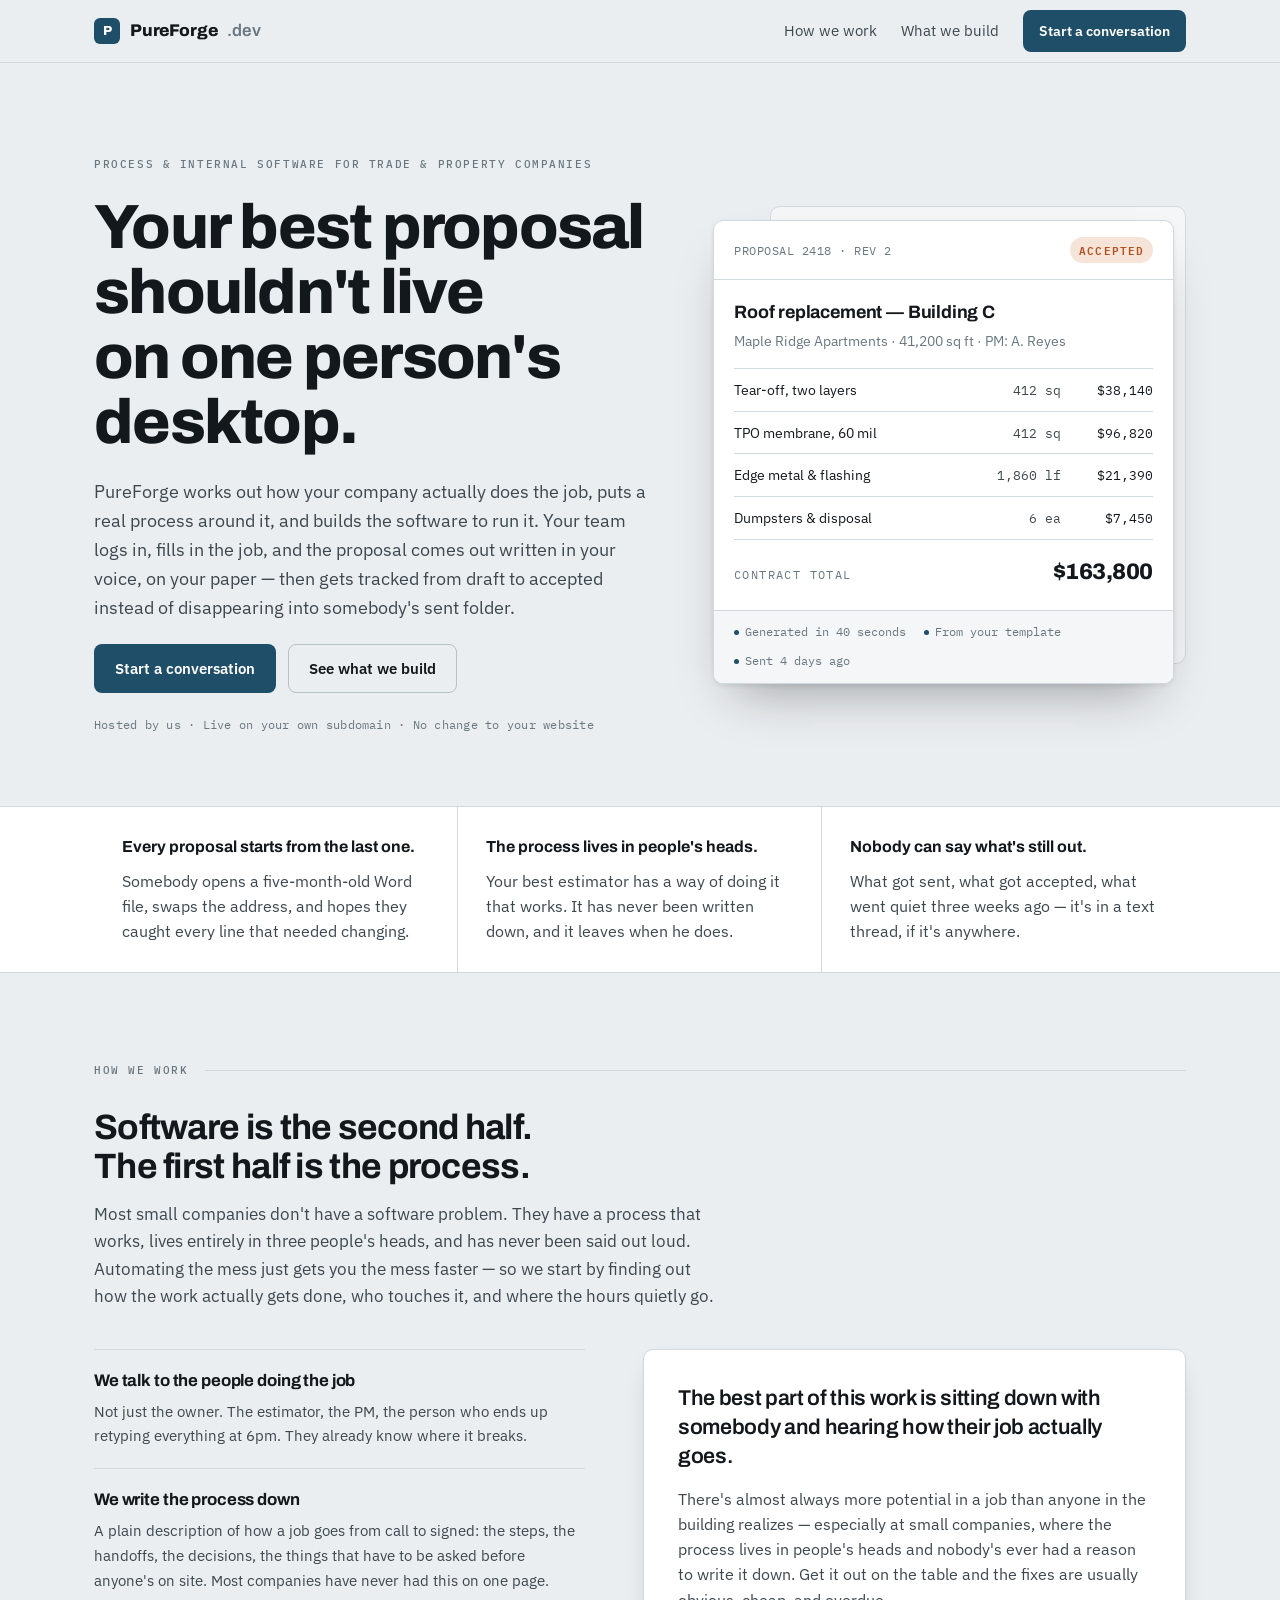
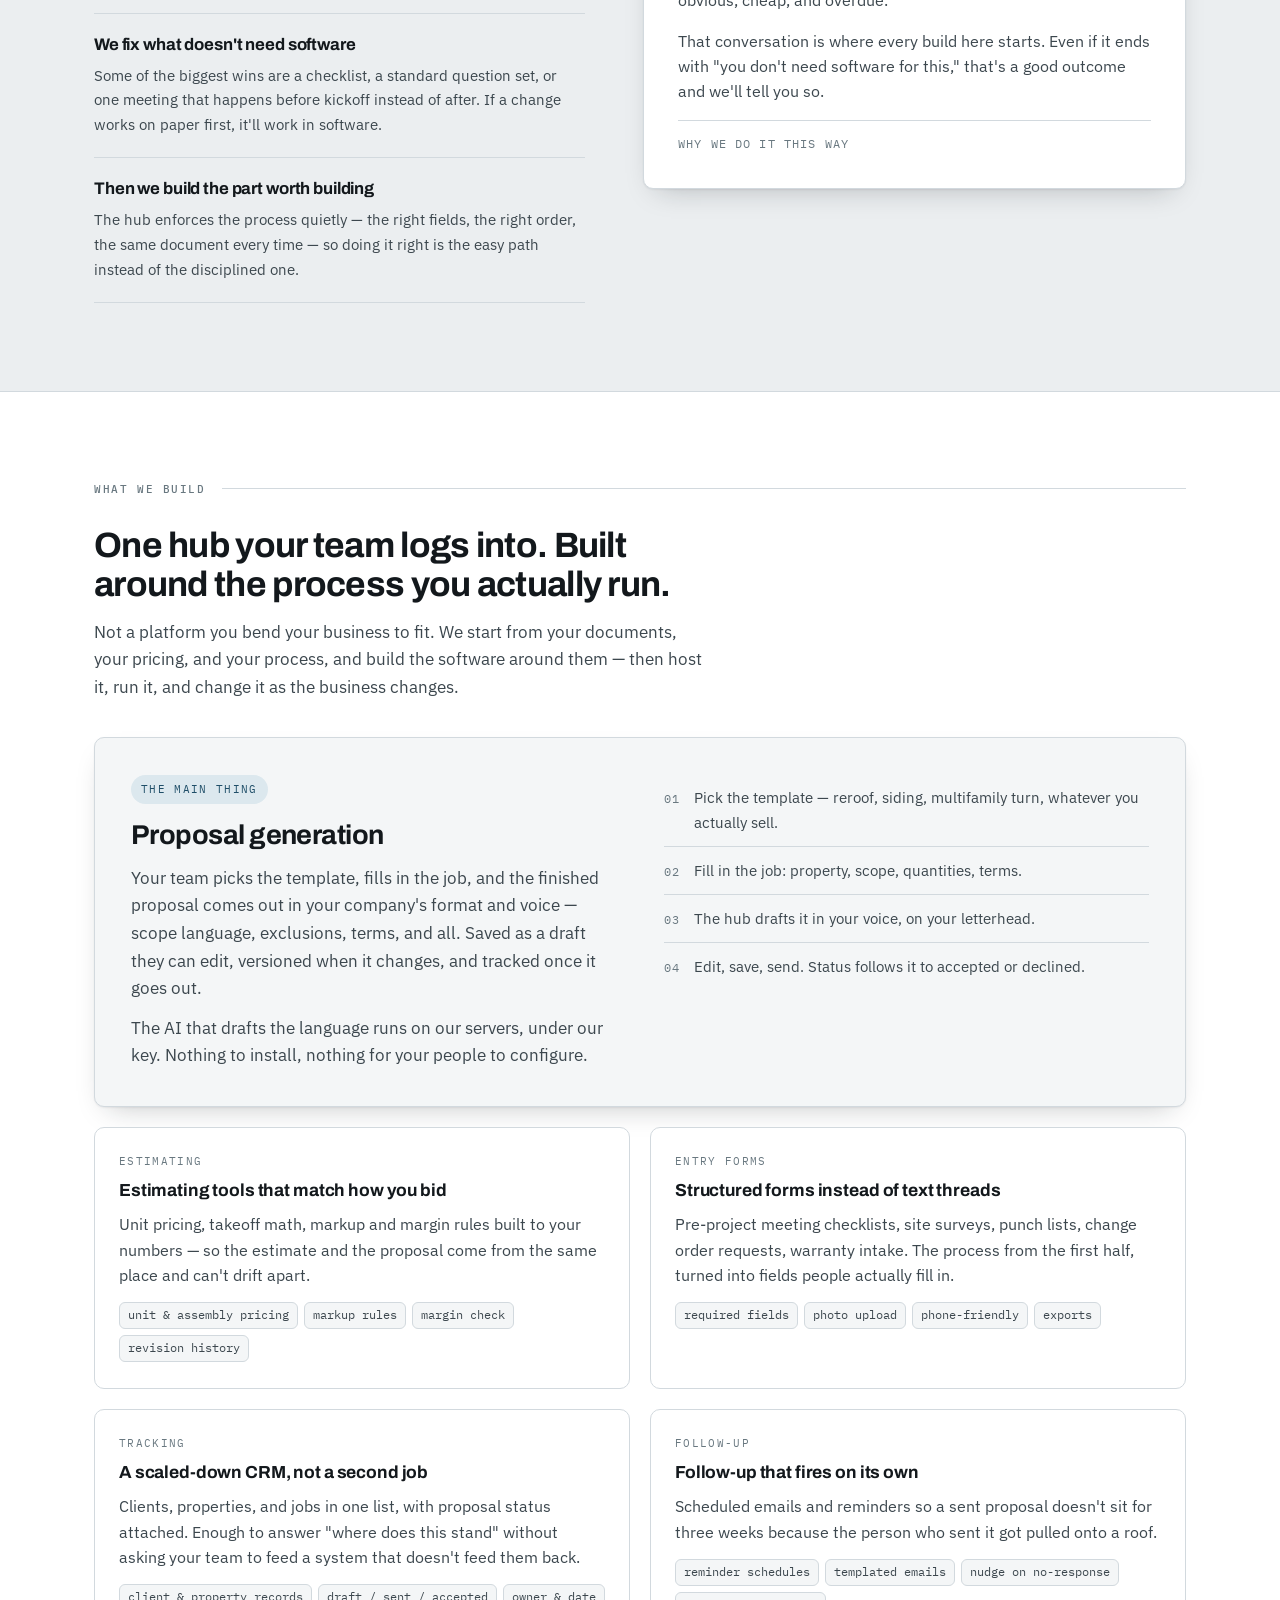
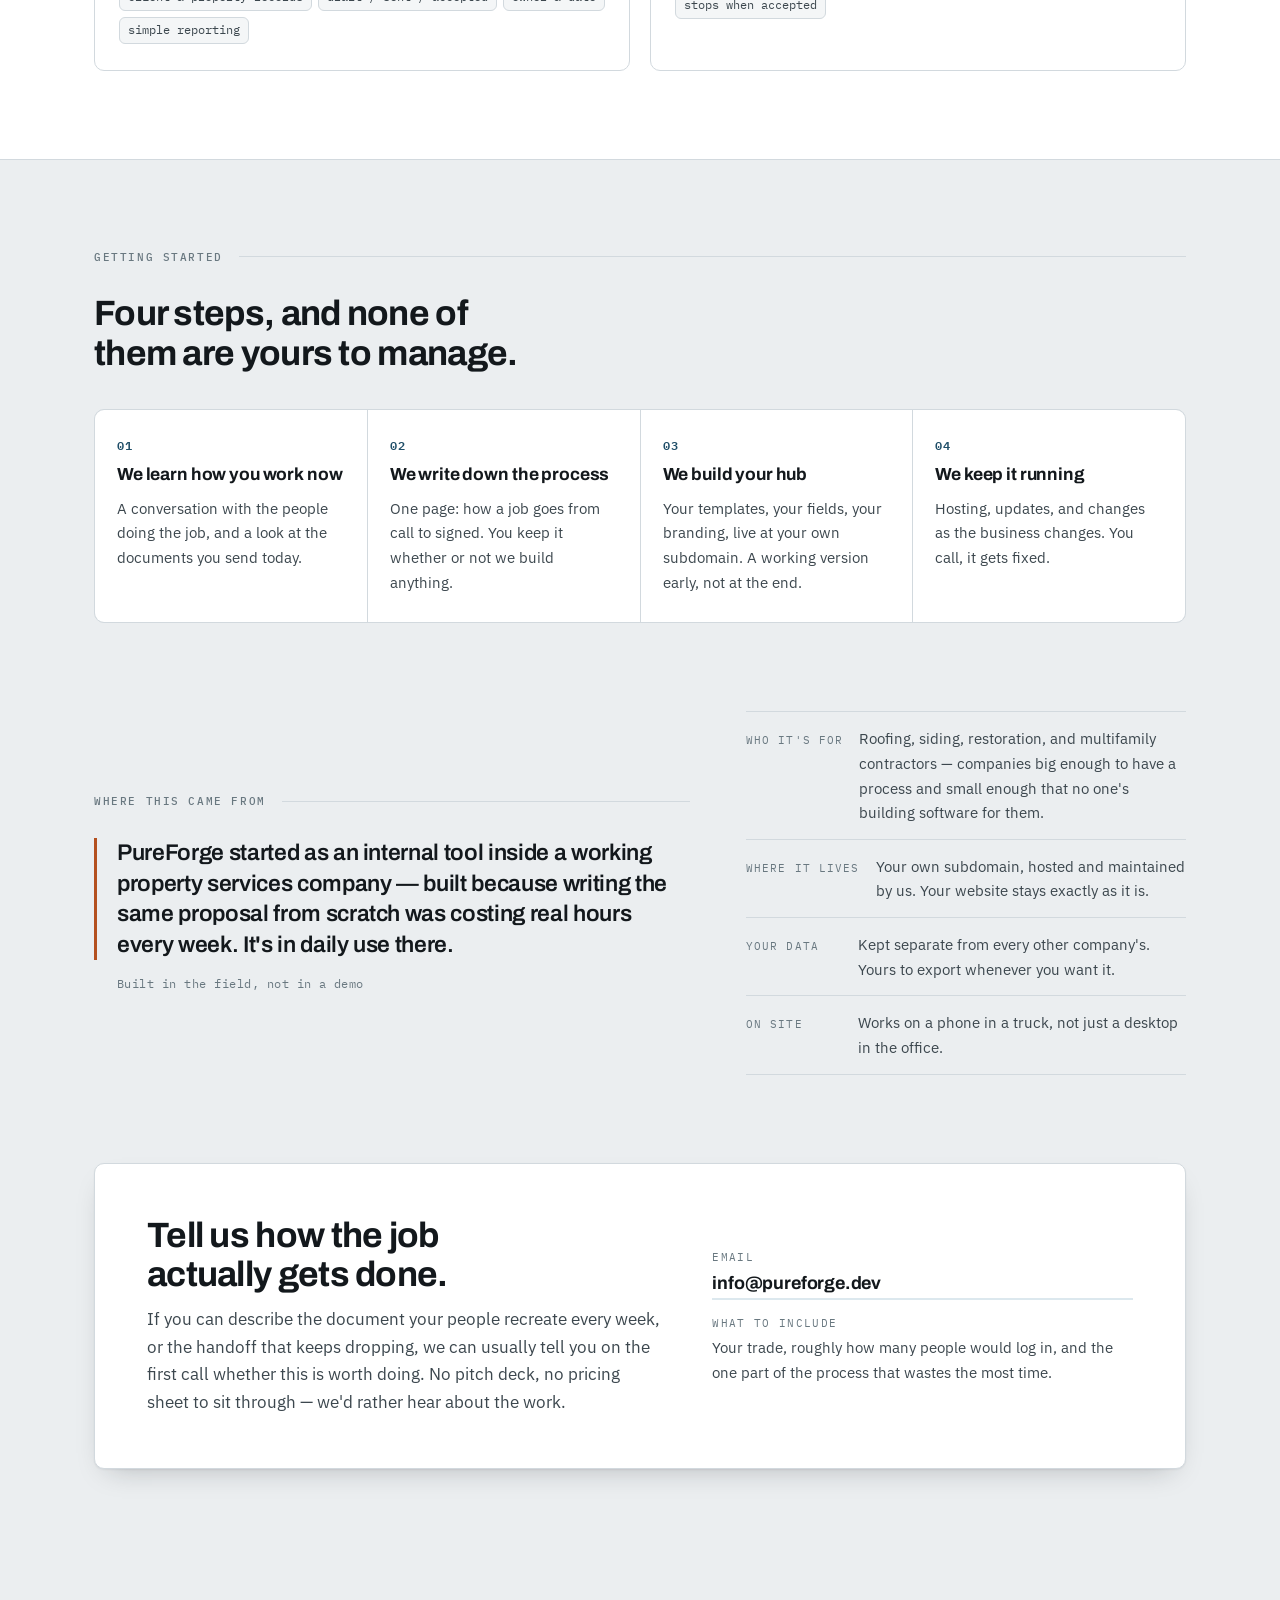
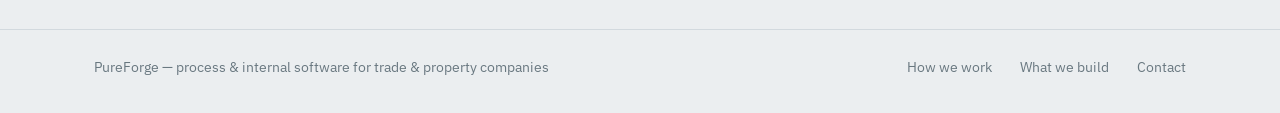
==== index.html @ 229dfe96 "Add files via upload" ====
<!doctype html>
<html lang="en">
<head>
<meta charset="utf-8">
<meta name="viewport" content="width=device-width, initial-scale=1">
<title>PureForge</title>
<meta name="description" content="PureForge helps trade and property companies put a real process behind the work, then builds the internal software to run it — proposal generation, estimating tools, entry forms, and light client tracking, hosted and maintained for you.">
<meta property="og:title" content="PureForge — internal software for trade and property companies">
<meta property="og:description" content="We map how your work actually gets done, then build the hub to run it: proposals, estimates, entry forms, tracking. Hosted and maintained for you.">
<meta property="og:type" content="website">
<meta property="og:url" content="https://www.pureforge.dev/">
<link rel="icon" href="data:image/svg+xml,%3Csvg xmlns='http://www.w3.org/2000/svg' viewBox='0 0 32 32'%3E%3Crect width='32' height='32' rx='6' fill='%231F4E68'/%3E%3Cpath d='M9 22V10h13v3.2h-9.2v2.1H21v3.1h-8.2V22z' fill='%23fff'/%3E%3C/svg%3E">
<link rel="preconnect" href="https://fonts.googleapis.com">
<link rel="preconnect" href="https://fonts.gstatic.com" crossorigin>
<link rel="stylesheet" href="https://fonts.googleapis.com/css2?family=Archivo:wght@500;600;700;800&family=IBM+Plex+Mono:wght@400;500;600&family=IBM+Plex+Sans:wght@400;500;600&display=swap">
<style>
:root{
  --ground:#EBEEF0;
  --surface:#FFFFFF;
  --surface-2:#F4F6F7;
  --ink:#13181C;
  --ink-2:#3C474E;
  --ink-3:#697880;
  --line:#D2D9DE;
  --line-strong:#B6C1C8;
  --accent:#1F4E68;
  --accent-soft:#DCE8EE;
  --accent-ink:#FFFFFF;
  --ember:#B4501F;
  --ember-soft:#F6E4D8;
  --shadow:0 1px 2px rgba(19,24,28,.06), 0 12px 28px -14px rgba(19,24,28,.28);
  --shadow-lift:0 2px 4px rgba(19,24,28,.07), 0 26px 50px -22px rgba(19,24,28,.40);
  --radius:10px;
  --maxw:1140px;
  --display:"Archivo","Helvetica Neue",Arial,sans-serif;
  --body:"IBM Plex Sans","Segoe UI",Helvetica,Arial,sans-serif;
  --mono:"IBM Plex Mono",ui-monospace,SFMono-Regular,Menlo,monospace;
}
@media (prefers-color-scheme: dark){
  :root:not([data-theme="light"]){
    --ground:#0E1316;
    --surface:#161C21;
    --surface-2:#1C242A;
    --ink:#E7ECEF;
    --ink-2:#B3BFC6;
    --ink-3:#84949C;
    --line:#2A343B;
    --line-strong:#3B4850;
    --accent:#77B4D2;
    --accent-soft:#1B2E3A;
    --accent-ink:#0E1316;
    --ember:#E08C5C;
    --ember-soft:#2E211A;
    --shadow:0 1px 2px rgba(0,0,0,.4), 0 12px 28px -14px rgba(0,0,0,.7);
    --shadow-lift:0 2px 4px rgba(0,0,0,.45), 0 26px 50px -22px rgba(0,0,0,.8);
  }
}
:root[data-theme="dark"]{
  --ground:#0E1316;
  --surface:#161C21;
  --surface-2:#1C242A;
  --ink:#E7ECEF;
  --ink-2:#B3BFC6;
  --ink-3:#84949C;
  --line:#2A343B;
  --line-strong:#3B4850;
  --accent:#77B4D2;
  --accent-soft:#1B2E3A;
  --accent-ink:#0E1316;
  --ember:#E08C5C;
  --ember-soft:#2E211A;
  --shadow:0 1px 2px rgba(0,0,0,.4), 0 12px 28px -14px rgba(0,0,0,.7);
  --shadow-lift:0 2px 4px rgba(0,0,0,.45), 0 26px 50px -22px rgba(0,0,0,.8);
}

*{box-sizing:border-box}
html{-webkit-text-size-adjust:100%}
body{
  margin:0;
  background:var(--ground);
  color:var(--ink);
  font-family:var(--body);
  font-size:17px;
  line-height:1.62;
  -webkit-font-smoothing:antialiased;
}
img{max-width:100%}
a{color:inherit}
h1,h2,h3{font-family:var(--display);text-wrap:balance;margin:0}
h1{font-size:clamp(2.3rem,5.2vw,3.9rem);font-weight:800;line-height:1.04;letter-spacing:-.028em}
h2{font-size:clamp(1.55rem,3.1vw,2.2rem);font-weight:700;line-height:1.12;letter-spacing:-.02em}
h3{font-size:1.09rem;font-weight:700;line-height:1.3;letter-spacing:-.008em}
p{margin:0}

.wrap{width:100%;max-width:var(--maxw);margin:0 auto;padding-inline:24px}
.eyebrow{
  font-family:var(--mono);font-size:.71rem;font-weight:500;letter-spacing:.14em;
  text-transform:uppercase;color:var(--ink-3);
}
.rule-head{display:flex;align-items:center;gap:16px;margin-bottom:28px}
.rule-head .line{flex:1;height:1px;background:var(--line)}

/* ---------- header ---------- */
.site-head{
  position:sticky;top:0;z-index:20;
  background:color-mix(in srgb, var(--ground) 88%, transparent);
  backdrop-filter:saturate(140%) blur(8px);
  border-bottom:1px solid var(--line);
}
.site-head .bar{display:flex;align-items:center;gap:24px;min-height:62px}
.brand{display:flex;align-items:center;gap:10px;text-decoration:none;font-family:var(--display);font-weight:800;letter-spacing:-.01em;font-size:1.06rem}
.brand .mark{
  width:26px;height:26px;border-radius:6px;background:var(--accent);
  display:grid;place-items:center;color:var(--accent-ink);
  font-family:var(--display);font-size:.82rem;font-weight:800;
}
.brand .dev{color:var(--ink-3);font-weight:600}
.nav{margin-left:auto;display:flex;align-items:center;gap:24px}
.nav a{font-size:.93rem;color:var(--ink-2);text-decoration:none}
.nav a:hover{color:var(--ink)}
.nav a.btn-primary{color:var(--accent-ink);font-size:.9rem}
.nav a.btn-primary:hover{color:var(--accent-ink)}
@media (max-width:860px){.nav .hide-sm{display:none}}

.btn{
  display:inline-flex;align-items:center;gap:8px;
  font-family:var(--body);font-size:.95rem;font-weight:600;
  padding:11px 20px;border-radius:8px;text-decoration:none;border:1px solid transparent;
  transition:transform .12s ease, background .15s ease, border-color .15s ease;
}
.btn-primary{background:var(--accent);color:var(--accent-ink)}
.btn-primary:hover{transform:translateY(-1px)}
.btn-ghost{border-color:var(--line-strong);color:var(--ink)}
.btn-ghost:hover{border-color:var(--ink-3);background:var(--surface)}
.btn-sm{padding:8px 15px;font-size:.9rem}
a:focus-visible,button:focus-visible{outline:2px solid var(--accent);outline-offset:3px;border-radius:6px}

/* ---------- hero ---------- */
.hero{padding-block:clamp(52px,8vw,92px) clamp(40px,6vw,72px)}
.hero-grid{display:grid;grid-template-columns:minmax(0,1.08fr) minmax(0,.92fr);gap:clamp(32px,5vw,64px);align-items:center}
@media (max-width:900px){.hero-grid{grid-template-columns:1fr;gap:44px}}
.hero-copy{display:flex;flex-direction:column;gap:22px;align-items:flex-start}
.hero-copy p.lede{font-size:1.12rem;color:var(--ink-2);max-width:34em}
.hero-cta{display:flex;flex-wrap:wrap;gap:12px;align-items:center}
.hero-note{font-family:var(--mono);font-size:.76rem;color:var(--ink-3);letter-spacing:.02em}

/* proposal mock */
.mock{position:relative;padding-top:14px;padding-right:12px}
.mock .behind{
  position:absolute;inset:0 0 auto auto;top:0;right:0;width:88%;height:96%;
  background:var(--surface-2);border:1px solid var(--line);border-radius:var(--radius);
}
.doc{
  position:relative;background:var(--surface);border:1px solid var(--line);
  border-radius:var(--radius);box-shadow:var(--shadow-lift);overflow:hidden;
}
.doc-top{display:flex;align-items:baseline;gap:12px;padding:16px 20px;border-bottom:1px solid var(--line)}
.doc-top .job{font-family:var(--mono);font-size:.78rem;color:var(--ink-3);letter-spacing:.04em}
.doc-top .chip{
  margin-left:auto;font-family:var(--mono);font-size:.68rem;font-weight:600;letter-spacing:.1em;
  text-transform:uppercase;color:var(--ember);background:var(--ember-soft);
  padding:4px 9px;border-radius:999px;
}
.doc-body{padding:18px 20px 20px}
.doc-title{font-family:var(--display);font-weight:700;font-size:1.12rem;letter-spacing:-.01em}
.doc-sub{font-size:.9rem;color:var(--ink-3);margin-top:2px}
.doc-lines{margin-top:16px;border-top:1px solid var(--line)}
.doc-line{
  display:grid;grid-template-columns:1fr auto auto;gap:14px;align-items:baseline;
  padding:9px 0;border-bottom:1px solid var(--line);font-size:.9rem;
}
.doc-line .qty,.doc-line .amt{font-family:var(--mono);font-variant-numeric:tabular-nums;color:var(--ink-2);font-size:.84rem}
.doc-line .amt{min-width:78px;text-align:right;color:var(--ink)}
.doc-total{display:flex;align-items:baseline;gap:14px;padding-top:14px}
.doc-total .lab{font-family:var(--mono);font-size:.72rem;letter-spacing:.12em;text-transform:uppercase;color:var(--ink-3)}
.doc-total .val{margin-left:auto;font-family:var(--display);font-weight:800;font-size:1.4rem;font-variant-numeric:tabular-nums;letter-spacing:-.02em}
.doc-foot{
  display:flex;flex-wrap:wrap;gap:10px 18px;padding:12px 20px;border-top:1px solid var(--line);
  background:var(--surface-2);font-family:var(--mono);font-size:.72rem;color:var(--ink-3);
}
.doc-foot span{display:inline-flex;align-items:center;gap:6px}
.dot{width:5px;height:5px;border-radius:50%;background:var(--accent);display:inline-block}

/* ---------- problem band ---------- */
.band{border-block:1px solid var(--line);background:var(--surface)}
.band-inner{display:grid;grid-template-columns:repeat(3,minmax(0,1fr));gap:0}
@media (max-width:820px){.band-inner{grid-template-columns:1fr}}
.band-cell{padding:26px 28px 28px;border-right:1px solid var(--line)}
.band-cell:last-child{border-right:none}
@media (max-width:820px){
  .band-cell{border-right:none;border-bottom:1px solid var(--line)}
  .band-cell:last-child{border-bottom:none}
}
.band-cell p{color:var(--ink-2);font-size:.97rem;margin-top:8px}
.band-cell strong{font-family:var(--display);font-weight:700;color:var(--ink);font-size:1rem}

/* ---------- sections ---------- */
section{scroll-margin-top:78px}
.sec{padding-block:clamp(56px,7.5vw,88px)}
.sec-intro{max-width:62ch;display:flex;flex-direction:column;gap:14px}
.sec-intro p{color:var(--ink-2)}

/* process */
.proc-grid{margin-top:38px;display:grid;grid-template-columns:minmax(0,.95fr) minmax(0,1.05fr);gap:clamp(28px,4.5vw,60px);align-items:start}
@media (max-width:900px){.proc-grid{grid-template-columns:1fr;gap:30px}}
.proc-list{display:flex;flex-direction:column;gap:0;margin:0;padding:0;list-style:none;border-top:1px solid var(--line)}
.proc-list li{padding:20px 0;border-bottom:1px solid var(--line);display:flex;flex-direction:column;gap:7px}
.proc-list h3{font-size:1.05rem}
.proc-list p{font-size:.96rem;color:var(--ink-2)}
.pull{
  background:var(--surface);border:1px solid var(--line);border-radius:var(--radius);
  padding:clamp(24px,3.2vw,34px);box-shadow:var(--shadow);display:flex;flex-direction:column;gap:16px;
}
.pull .quote{
  font-family:var(--display);font-weight:600;font-size:clamp(1.12rem,1.9vw,1.34rem);
  line-height:1.36;letter-spacing:-.015em;
}
.pull p.small{font-size:.97rem;color:var(--ink-2)}
.pull .sig{font-family:var(--mono);font-size:.72rem;letter-spacing:.1em;text-transform:uppercase;color:var(--ink-3);border-top:1px solid var(--line);padding-top:14px}

/* capabilities */
.cap-lead{
  margin-top:36px;display:grid;grid-template-columns:minmax(0,1fr) minmax(0,1fr);
  gap:clamp(24px,4vw,48px);align-items:start;
  background:var(--surface);border:1px solid var(--line);border-radius:var(--radius);
  padding:clamp(24px,3.4vw,36px);box-shadow:var(--shadow);
}
@media (max-width:820px){.cap-lead{grid-template-columns:1fr;gap:24px}}
.cap-lead .flag{
  display:inline-flex;align-items:center;gap:8px;font-family:var(--mono);font-size:.7rem;
  letter-spacing:.12em;text-transform:uppercase;color:var(--accent);
  background:var(--accent-soft);padding:5px 10px;border-radius:999px;margin-bottom:14px;
}
.cap-lead h3{font-size:clamp(1.3rem,2.4vw,1.7rem);letter-spacing:-.02em}
.cap-lead p{margin-top:12px;color:var(--ink-2)}
.steplist{display:flex;flex-direction:column;gap:0;margin:0;padding:0;list-style:none}
.steplist li{
  display:grid;grid-template-columns:auto 1fr;gap:14px;align-items:baseline;
  padding:11px 0;border-bottom:1px solid var(--line);font-size:.96rem;color:var(--ink-2);
}
.steplist li:last-child{border-bottom:none}
.steplist .k{font-family:var(--mono);font-size:.74rem;color:var(--ink-3);letter-spacing:.08em}

.cap-grid{margin-top:20px;display:grid;grid-template-columns:repeat(2,minmax(0,1fr));gap:20px}
@media (max-width:820px){.cap-grid{grid-template-columns:1fr}}
.cap{
  background:var(--surface);border:1px solid var(--line);border-radius:var(--radius);
  padding:24px 24px 26px;display:flex;flex-direction:column;gap:10px;
}
.cap .tag{font-family:var(--mono);font-size:.7rem;letter-spacing:.12em;text-transform:uppercase;color:var(--ink-3)}
.cap p{color:var(--ink-2);font-size:.97rem}
.cap ul{margin:4px 0 0;padding-left:0;list-style:none;display:flex;flex-wrap:wrap;gap:6px}
.cap ul li{
  font-family:var(--mono);font-size:.73rem;color:var(--ink-2);
  border:1px solid var(--line);border-radius:6px;padding:3px 8px;background:var(--surface-2);
}

/* how it works */
.steps{margin-top:36px;display:grid;grid-template-columns:repeat(4,minmax(0,1fr));gap:1px;background:var(--line);border:1px solid var(--line);border-radius:var(--radius);overflow:hidden}
@media (max-width:900px){.steps{grid-template-columns:repeat(2,minmax(0,1fr))}}
@media (max-width:560px){.steps{grid-template-columns:1fr}}
.step{background:var(--surface);padding:26px 22px 28px;display:flex;flex-direction:column;gap:9px}
.step .n{font-family:var(--mono);font-size:.74rem;font-weight:600;color:var(--accent);letter-spacing:.1em}
.step p{font-size:.95rem;color:var(--ink-2)}

/* facts */
.origin{display:grid;grid-template-columns:minmax(0,1.15fr) minmax(0,.85fr);gap:clamp(28px,4.5vw,56px);align-items:center}
@media (max-width:900px){.origin{grid-template-columns:1fr;gap:28px}}
.origin blockquote{
  margin:0;font-family:var(--display);font-weight:600;font-size:clamp(1.15rem,2.1vw,1.42rem);
  line-height:1.34;letter-spacing:-.015em;border-left:3px solid var(--ember);padding-left:20px;
}
.origin .attrib{margin-top:14px;font-family:var(--mono);font-size:.75rem;color:var(--ink-3);letter-spacing:.04em;padding-left:23px}
.facts{display:flex;flex-direction:column;gap:0;border-top:1px solid var(--line)}
.fact{display:grid;grid-template-columns:auto 1fr;gap:16px;padding:14px 0;border-bottom:1px solid var(--line);align-items:baseline}
.fact .lab{font-family:var(--mono);font-size:.71rem;letter-spacing:.1em;text-transform:uppercase;color:var(--ink-3);min-width:96px;text-align:left}
.fact p{font-size:.95rem;color:var(--ink-2)}

/* cta */
.cta-panel{
  background:var(--surface);border:1px solid var(--line);border-radius:var(--radius);
  box-shadow:var(--shadow);padding:clamp(30px,4.5vw,52px);
  display:grid;grid-template-columns:minmax(0,1.1fr) minmax(0,.9fr);gap:clamp(26px,4vw,52px);align-items:center;
}
@media (max-width:820px){.cta-panel{grid-template-columns:1fr;gap:26px}}
.cta-panel h2{margin-bottom:12px}
.cta-panel p{color:var(--ink-2)}
.contact-list{display:flex;flex-direction:column;gap:14px}
.contact-row{display:flex;flex-direction:column;gap:3px}
.contact-row .lab{font-family:var(--mono);font-size:.7rem;letter-spacing:.12em;text-transform:uppercase;color:var(--ink-3)}
.contact-row a{font-family:var(--display);font-weight:700;font-size:1.12rem;text-decoration:none;letter-spacing:-.01em;color:var(--ink);border-bottom:2px solid var(--accent-soft)}
.contact-row a:hover{border-bottom-color:var(--accent)}

/* footer */
.site-foot{border-top:1px solid var(--line);margin-top:clamp(40px,6vw,72px)}
.foot-bar{display:flex;flex-wrap:wrap;gap:14px 28px;align-items:center;padding-block:26px 34px;font-size:.88rem;color:var(--ink-3)}
.foot-bar .spacer{flex:1}
.foot-bar a{text-decoration:none;color:var(--ink-3)}
.foot-bar a:hover{color:var(--ink)}

@media (prefers-reduced-motion: reduce){
  *{transition:none !important;animation:none !important}
}
</style>
</head>
<body>

<header class="site-head">
  <div class="wrap bar">
    <a class="brand" href="#top"><span class="mark">P</span>PureForge<span class="dev">.dev</span></a>
    <nav class="nav">
      <a class="hide-sm" href="#process">How we work</a>
      <a class="hide-sm" href="#build">What we build</a>
      <a class="btn btn-primary btn-sm" href="#contact">Start a conversation</a>
    </nav>
  </div>
</header>

<main id="top">

  <section class="hero">
    <div class="wrap hero-grid">
      <div class="hero-copy">
        <span class="eyebrow">Process &amp; internal software for trade &amp; property companies</span>
        <h1>Your best proposal shouldn't live on one person's desktop.</h1>
        <p class="lede">PureForge works out how your company actually does the job, puts a real process around it, and builds the software to run it. Your team logs in, fills in the job, and the proposal comes out written in your voice, on your paper — then gets tracked from draft to accepted instead of disappearing into somebody's sent folder.</p>
        <div class="hero-cta">
          <a class="btn btn-primary" href="#contact">Start a conversation</a>
          <a class="btn btn-ghost" href="#build">See what we build</a>
        </div>
        <p class="hero-note">Hosted by us · Live on your own subdomain · No change to your website</p>
      </div>

      <div class="mock" aria-hidden="true">
        <div class="behind"></div>
        <div class="doc">
          <div class="doc-top">
            <span class="job">PROPOSAL 2418 · REV 2</span>
            <span class="chip">Accepted</span>
          </div>
          <div class="doc-body">
            <p class="doc-title">Roof replacement — Building C</p>
            <p class="doc-sub">Maple Ridge Apartments · 41,200 sq ft · PM: A. Reyes</p>
            <div class="doc-lines">
              <div class="doc-line"><span>Tear-off, two layers</span><span class="qty">412 sq</span><span class="amt">$38,140</span></div>
              <div class="doc-line"><span>TPO membrane, 60 mil</span><span class="qty">412 sq</span><span class="amt">$96,820</span></div>
              <div class="doc-line"><span>Edge metal &amp; flashing</span><span class="qty">1,860 lf</span><span class="amt">$21,390</span></div>
              <div class="doc-line"><span>Dumpsters &amp; disposal</span><span class="qty">6 ea</span><span class="amt">$7,450</span></div>
            </div>
            <div class="doc-total">
              <span class="lab">Contract total</span>
              <span class="val">$163,800</span>
            </div>
          </div>
          <div class="doc-foot">
            <span><i class="dot"></i>Generated in 40 seconds</span>
            <span><i class="dot"></i>From your template</span>
            <span><i class="dot"></i>Sent 4 days ago</span>
          </div>
        </div>
      </div>
    </div>
  </section>

  <div class="band">
    <div class="wrap">
      <div class="band-inner">
        <div class="band-cell">
          <strong>Every proposal starts from the last one.</strong>
          <p>Somebody opens a five-month-old Word file, swaps the address, and hopes they caught every line that needed changing.</p>
        </div>
        <div class="band-cell">
          <strong>The process lives in people's heads.</strong>
          <p>Your best estimator has a way of doing it that works. It has never been written down, and it leaves when he does.</p>
        </div>
        <div class="band-cell">
          <strong>Nobody can say what's still out.</strong>
          <p>What got sent, what got accepted, what went quiet three weeks ago — it's in a text thread, if it's anywhere.</p>
        </div>
      </div>
    </div>
  </div>

  <section class="sec" id="process">
    <div class="wrap">
      <div class="rule-head"><span class="eyebrow">How we work</span><span class="line"></span></div>
      <div class="sec-intro">
        <h2>Software is the second half. The first half is the process.</h2>
        <p>Most small companies don't have a software problem. They have a process that works, lives entirely in three people's heads, and has never been said out loud. Automating the mess just gets you the mess faster — so we start by finding out how the work actually gets done, who touches it, and where the hours quietly go.</p>
      </div>

      <div class="proc-grid">
        <ul class="proc-list">
          <li>
            <h3>We talk to the people doing the job</h3>
            <p>Not just the owner. The estimator, the PM, the person who ends up retyping everything at 6pm. They already know where it breaks.</p>
          </li>
          <li>
            <h3>We write the process down</h3>
            <p>A plain description of how a job goes from call to signed: the steps, the handoffs, the decisions, the things that have to be asked before anyone's on site. Most companies have never had this on one page.</p>
          </li>
          <li>
            <h3>We fix what doesn't need software</h3>
            <p>Some of the biggest wins are a checklist, a standard question set, or one meeting that happens before kickoff instead of after. If a change works on paper first, it'll work in software.</p>
          </li>
          <li>
            <h3>Then we build the part worth building</h3>
            <p>The hub enforces the process quietly — the right fields, the right order, the same document every time — so doing it right is the easy path instead of the disciplined one.</p>
          </li>
        </ul>

        <div class="pull">
          <p class="quote">The best part of this work is sitting down with somebody and hearing how their job actually goes.</p>
          <p class="small">There's almost always more potential in a job than anyone in the building realizes — especially at small companies, where the process lives in people's heads and nobody's ever had a reason to write it down. Get it out on the table and the fixes are usually obvious, cheap, and overdue.</p>
          <p class="small">That conversation is where every build here starts. Even if it ends with "you don't need software for this," that's a good outcome and we'll tell you so.</p>
          <p class="sig">Why we do it this way</p>
        </div>
      </div>
    </div>
  </section>

  <section class="sec" id="build" style="background:var(--surface);border-block:1px solid var(--line)">
    <div class="wrap">
      <div class="rule-head"><span class="eyebrow">What we build</span><span class="line"></span></div>
      <div class="sec-intro">
        <h2>One hub your team logs into. Built around the process you actually run.</h2>
        <p>Not a platform you bend your business to fit. We start from your documents, your pricing, and your process, and build the software around them — then host it, run it, and change it as the business changes.</p>
      </div>

      <div class="cap-lead" style="background:var(--surface-2)">
        <div>
          <span class="flag">The main thing</span>
          <h3>Proposal generation</h3>
          <p>Your team picks the template, fills in the job, and the finished proposal comes out in your company's format and voice — scope language, exclusions, terms, and all. Saved as a draft they can edit, versioned when it changes, and tracked once it goes out.</p>
          <p>The AI that drafts the language runs on our servers, under our key. Nothing to install, nothing for your people to configure.</p>
        </div>
        <ul class="steplist">
          <li><span class="k">01</span><span>Pick the template — reroof, siding, multifamily turn, whatever you actually sell.</span></li>
          <li><span class="k">02</span><span>Fill in the job: property, scope, quantities, terms.</span></li>
          <li><span class="k">03</span><span>The hub drafts it in your voice, on your letterhead.</span></li>
          <li><span class="k">04</span><span>Edit, save, send. Status follows it to accepted or declined.</span></li>
        </ul>
      </div>

      <div class="cap-grid">
        <div class="cap">
          <span class="tag">Estimating</span>
          <h3>Estimating tools that match how you bid</h3>
          <p>Unit pricing, takeoff math, markup and margin rules built to your numbers — so the estimate and the proposal come from the same place and can't drift apart.</p>
          <ul><li>unit &amp; assembly pricing</li><li>markup rules</li><li>margin check</li><li>revision history</li></ul>
        </div>
        <div class="cap">
          <span class="tag">Entry forms</span>
          <h3>Structured forms instead of text threads</h3>
          <p>Pre-project meeting checklists, site surveys, punch lists, change order requests, warranty intake. The process from the first half, turned into fields people actually fill in.</p>
          <ul><li>required fields</li><li>photo upload</li><li>phone-friendly</li><li>exports</li></ul>
        </div>
        <div class="cap">
          <span class="tag">Tracking</span>
          <h3>A scaled-down CRM, not a second job</h3>
          <p>Clients, properties, and jobs in one list, with proposal status attached. Enough to answer "where does this stand" without asking your team to feed a system that doesn't feed them back.</p>
          <ul><li>client &amp; property records</li><li>draft / sent / accepted</li><li>owner &amp; date</li><li>simple reporting</li></ul>
        </div>
        <div class="cap">
          <span class="tag">Follow-up</span>
          <h3>Follow-up that fires on its own</h3>
          <p>Scheduled emails and reminders so a sent proposal doesn't sit for three weeks because the person who sent it got pulled onto a roof.</p>
          <ul><li>reminder schedules</li><li>templated emails</li><li>nudge on no-response</li><li>stops when accepted</li></ul>
        </div>
      </div>
    </div>
  </section>

  <section class="sec" id="how">
    <div class="wrap">
      <div class="rule-head"><span class="eyebrow">Getting started</span><span class="line"></span></div>
      <div class="sec-intro">
        <h2>Four steps, and none of them are yours to manage.</h2>
      </div>
      <div class="steps">
        <div class="step">
          <span class="n">01</span>
          <h3>We learn how you work now</h3>
          <p>A conversation with the people doing the job, and a look at the documents you send today.</p>
        </div>
        <div class="step">
          <span class="n">02</span>
          <h3>We write down the process</h3>
          <p>One page: how a job goes from call to signed. You keep it whether or not we build anything.</p>
        </div>
        <div class="step">
          <span class="n">03</span>
          <h3>We build your hub</h3>
          <p>Your templates, your fields, your branding, live at your own subdomain. A working version early, not at the end.</p>
        </div>
        <div class="step">
          <span class="n">04</span>
          <h3>We keep it running</h3>
          <p>Hosting, updates, and changes as the business changes. You call, it gets fixed.</p>
        </div>
      </div>
    </div>
  </section>

  <section class="sec" style="padding-top:0">
    <div class="wrap origin">
      <div>
        <div class="rule-head"><span class="eyebrow">Where this came from</span><span class="line"></span></div>
        <blockquote>PureForge started as an internal tool inside a working property services company — built because writing the same proposal from scratch was costing real hours every week. It's in daily use there.</blockquote>
        <p class="attrib">Built in the field, not in a demo</p>
      </div>
      <div class="facts">
        <div class="fact"><span class="lab">Who it's for</span><p>Roofing, siding, restoration, and multifamily contractors — companies big enough to have a process and small enough that no one's building software for them.</p></div>
        <div class="fact"><span class="lab">Where it lives</span><p>Your own subdomain, hosted and maintained by us. Your website stays exactly as it is.</p></div>
        <div class="fact"><span class="lab">Your data</span><p>Kept separate from every other company's. Yours to export whenever you want it.</p></div>
        <div class="fact"><span class="lab">On site</span><p>Works on a phone in a truck, not just a desktop in the office.</p></div>
      </div>
    </div>
  </section>

  <section class="sec" id="contact" style="padding-top:0">
    <div class="wrap">
      <div class="cta-panel">
        <div>
          <h2>Tell us how the job actually gets done.</h2>
          <p>If you can describe the document your people recreate every week, or the handoff that keeps dropping, we can usually tell you on the first call whether this is worth doing. No pitch deck, no pricing sheet to sit through — we'd rather hear about the work.</p>
        </div>
        <div class="contact-list">
          <div class="contact-row">
            <span class="lab">Email</span>
            <a href="mailto:info@pureforge.dev?subject=PureForge%20inquiry">info@pureforge.dev</a>
          </div>
          <div class="contact-row">
            <span class="lab">What to include</span>
            <p style="font-size:.95rem;color:var(--ink-2)">Your trade, roughly how many people would log in, and the one part of the process that wastes the most time.</p>
          </div>
        </div>
      </div>
    </div>
  </section>

</main>

<footer class="site-foot">
  <div class="wrap foot-bar">
    <span>PureForge — process &amp; internal software for trade &amp; property companies</span>
    <span class="spacer"></span>
    <a href="#process">How we work</a>
    <a href="#build">What we build</a>
    <a href="mailto:info@pureforge.dev">Contact</a>
  </div>
</footer>

</body>
</html>
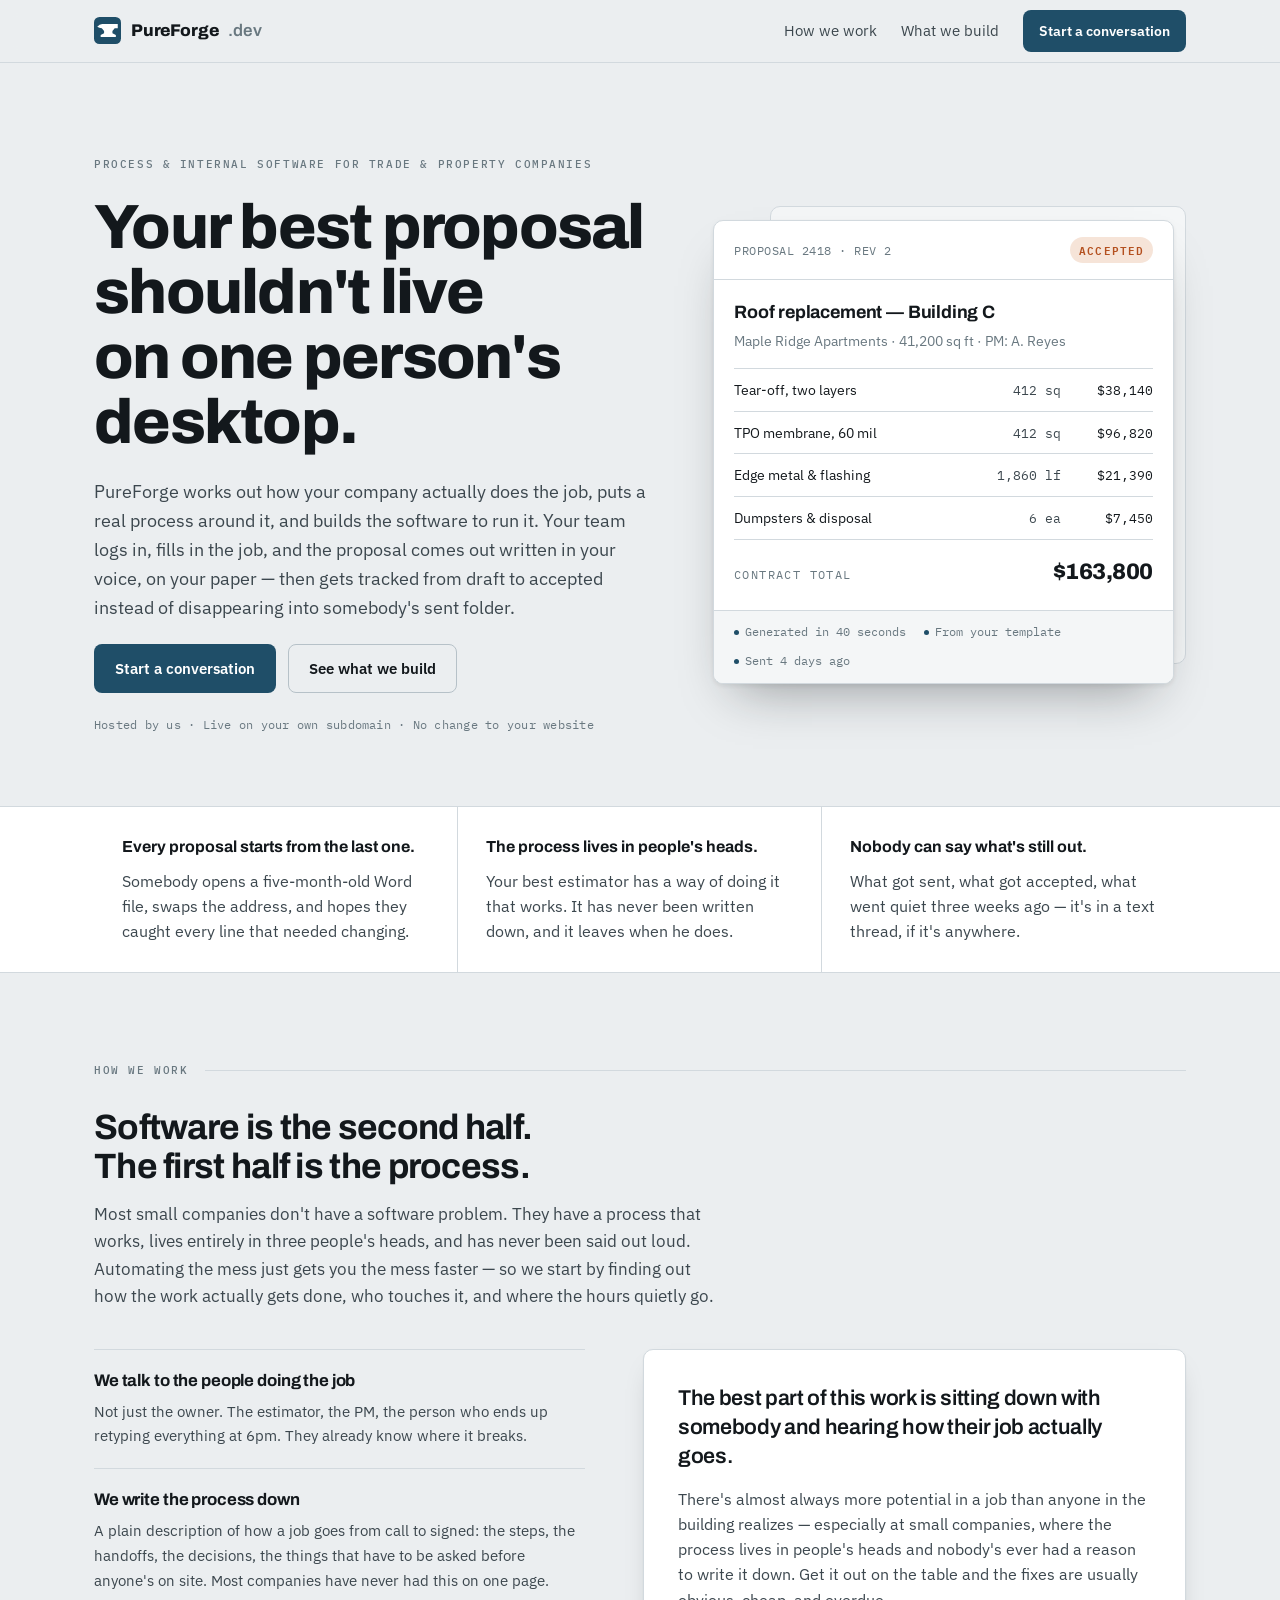
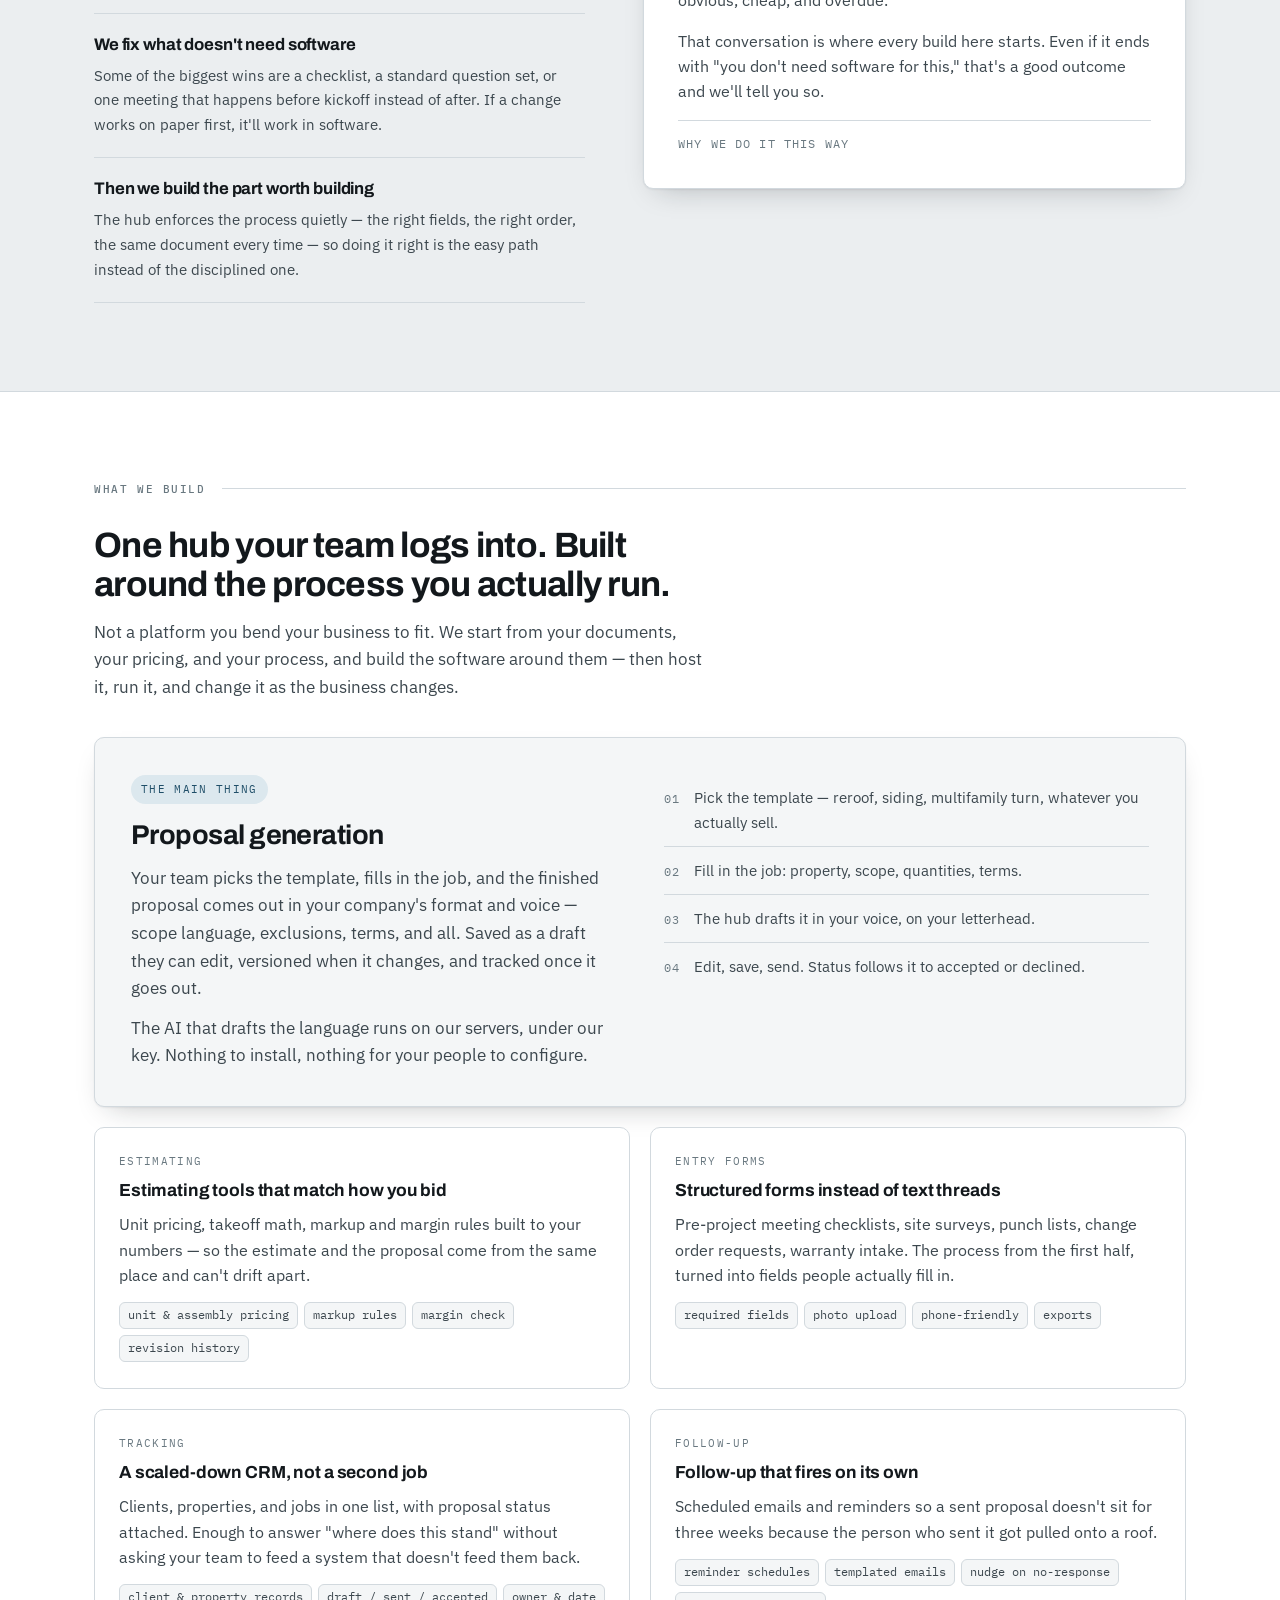
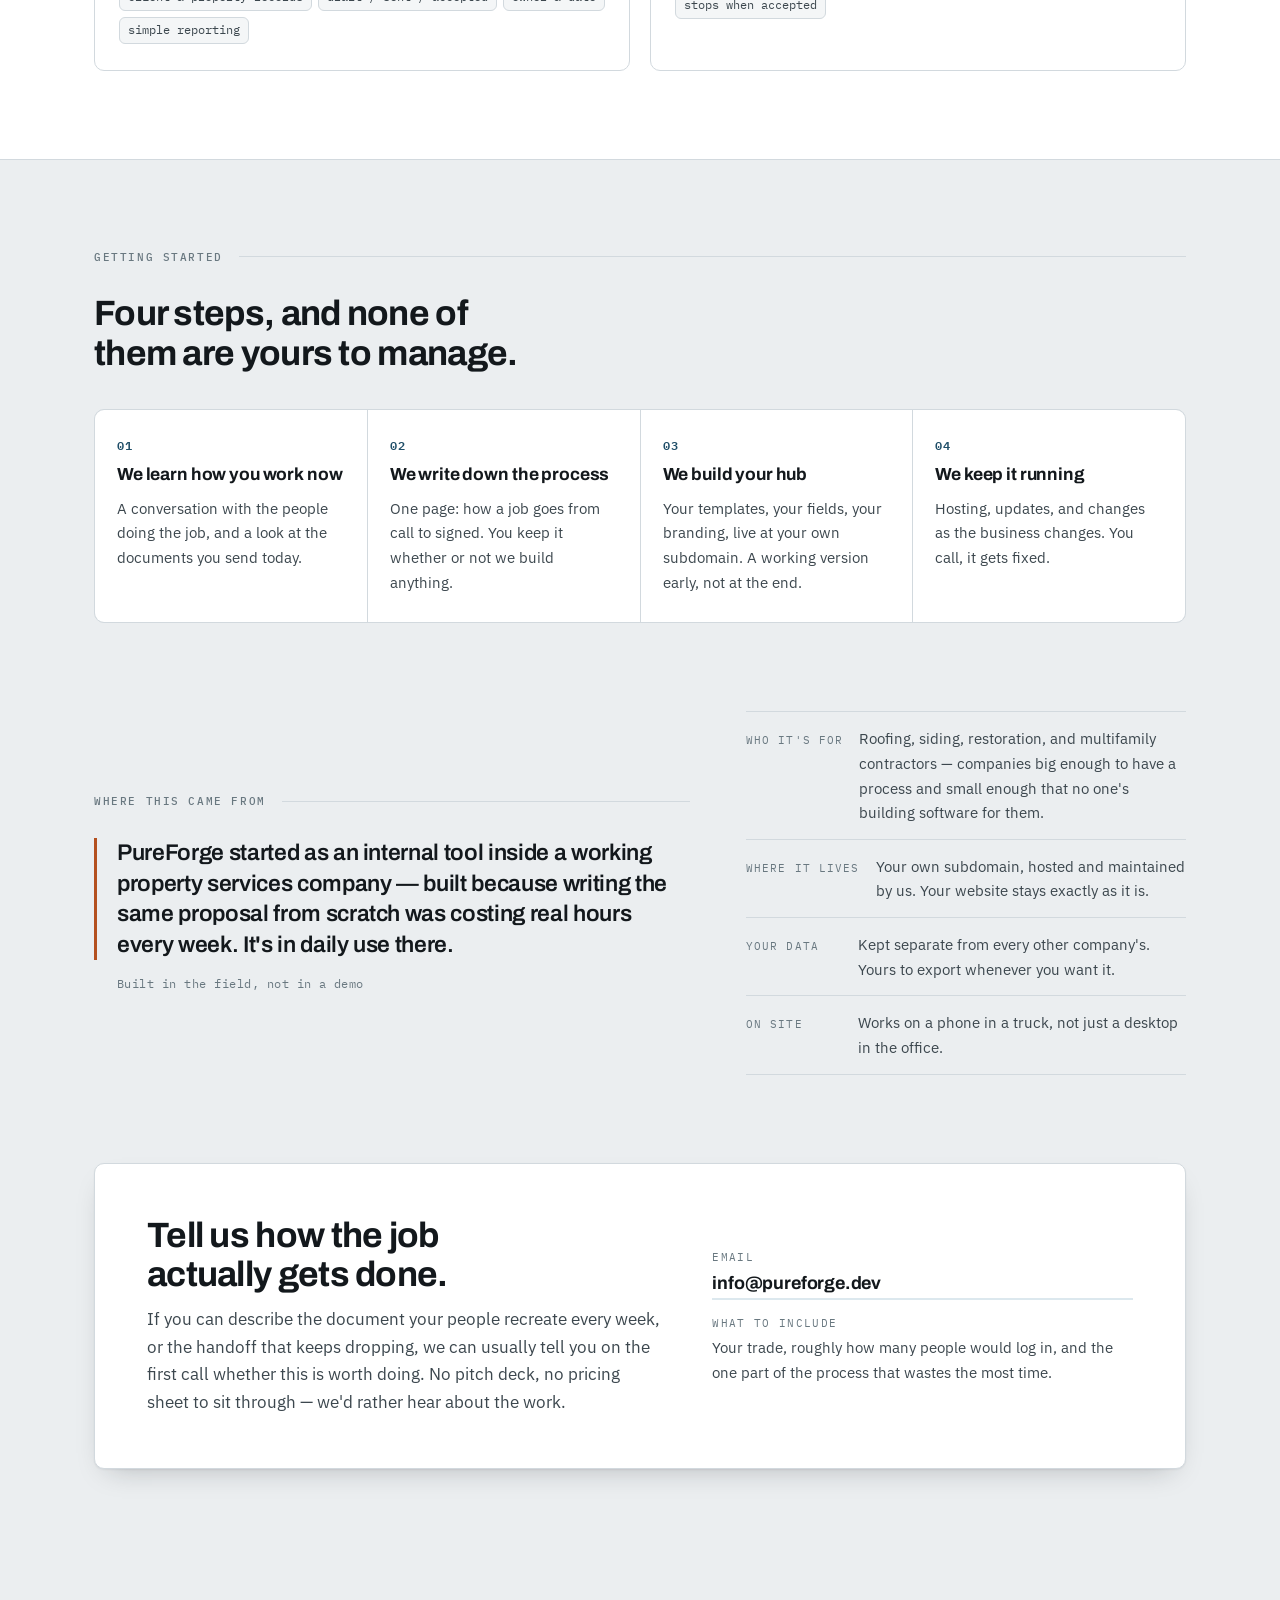
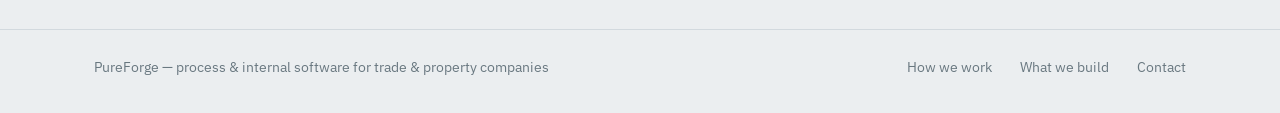
==== commit 6c4aff80: "Add anvil logo and favicon" ====
--- a/index.html
+++ b/index.html
@@ -9,7 +9,7 @@
 <meta property="og:description" content="We map how your work actually gets done, then build the hub to run it: proposals, estimates, entry forms, tracking. Hosted and maintained for you.">
 <meta property="og:type" content="website">
 <meta property="og:url" content="https://www.pureforge.dev/">
-<link rel="icon" href="data:image/svg+xml,%3Csvg xmlns='http://www.w3.org/2000/svg' viewBox='0 0 32 32'%3E%3Crect width='32' height='32' rx='6' fill='%231F4E68'/%3E%3Cpath d='M9 22V10h13v3.2h-9.2v2.1H21v3.1h-8.2V22z' fill='%23fff'/%3E%3C/svg%3E">
+<link rel="icon" href="data:image/svg+xml,%3Csvg xmlns='http://www.w3.org/2000/svg' viewBox='0 0 64 64'%3E%3Crect width='64' height='64' rx='13' fill='%231F4E68'/%3E%3Cg transform='translate(32,32) scale(0.9) translate(-32,-32)'%3E%3Cpath d='M5 22 Q11 15 18 15 L59 15 L59 26 L51 26 L45 33 L45 39 L54 44 L54 49 L14 49 L14 44 L23 39 L23 33 L17 26 Q10 25 5 22 Z' fill='%23ffffff'/%3E%3C/g%3E%3C/svg%3E">
 <link rel="preconnect" href="https://fonts.googleapis.com">
 <link rel="preconnect" href="https://fonts.gstatic.com" crossorigin>
 <link rel="stylesheet" href="https://fonts.googleapis.com/css2?family=Archivo:wght@500;600;700;800&family=IBM+Plex+Mono:wght@400;500;600&family=IBM+Plex+Sans:wght@400;500;600&display=swap">
@@ -109,11 +109,9 @@
 }
 .site-head .bar{display:flex;align-items:center;gap:24px;min-height:62px}
 .brand{display:flex;align-items:center;gap:10px;text-decoration:none;font-family:var(--display);font-weight:800;letter-spacing:-.01em;font-size:1.06rem}
-.brand .mark{
-  width:26px;height:26px;border-radius:6px;background:var(--accent);
-  display:grid;place-items:center;color:var(--accent-ink);
-  font-family:var(--display);font-size:.82rem;font-weight:800;
-}
+.brand .mark{width:27px;height:27px;display:block;flex:none}
+.brand .mark .plate{fill:var(--accent)}
+.brand .mark .anvil{fill:var(--accent-ink)}
 .brand .dev{color:var(--ink-3);font-weight:600}
 .nav{margin-left:auto;display:flex;align-items:center;gap:24px}
 .nav a{font-size:.93rem;color:var(--ink-2);text-decoration:none}
@@ -307,7 +305,7 @@
 
 <header class="site-head">
   <div class="wrap bar">
-    <a class="brand" href="#top"><span class="mark">P</span>PureForge<span class="dev">.dev</span></a>
+    <a class="brand" href="#top"><svg class="mark" viewBox="0 0 64 64" aria-hidden="true"><rect class="plate" width="64" height="64" rx="13"/><g transform="translate(32,32) scale(0.9) translate(-32,-32)"><path class="anvil" d="M5 22 Q11 15 18 15 L59 15 L59 26 L51 26 L45 33 L45 39 L54 44 L54 49 L14 49 L14 44 L23 39 L23 33 L17 26 Q10 25 5 22 Z"/></g></svg>PureForge<span class="dev">.dev</span></a>
     <nav class="nav">
       <a class="hide-sm" href="#process">How we work</a>
       <a class="hide-sm" href="#build">What we build</a>
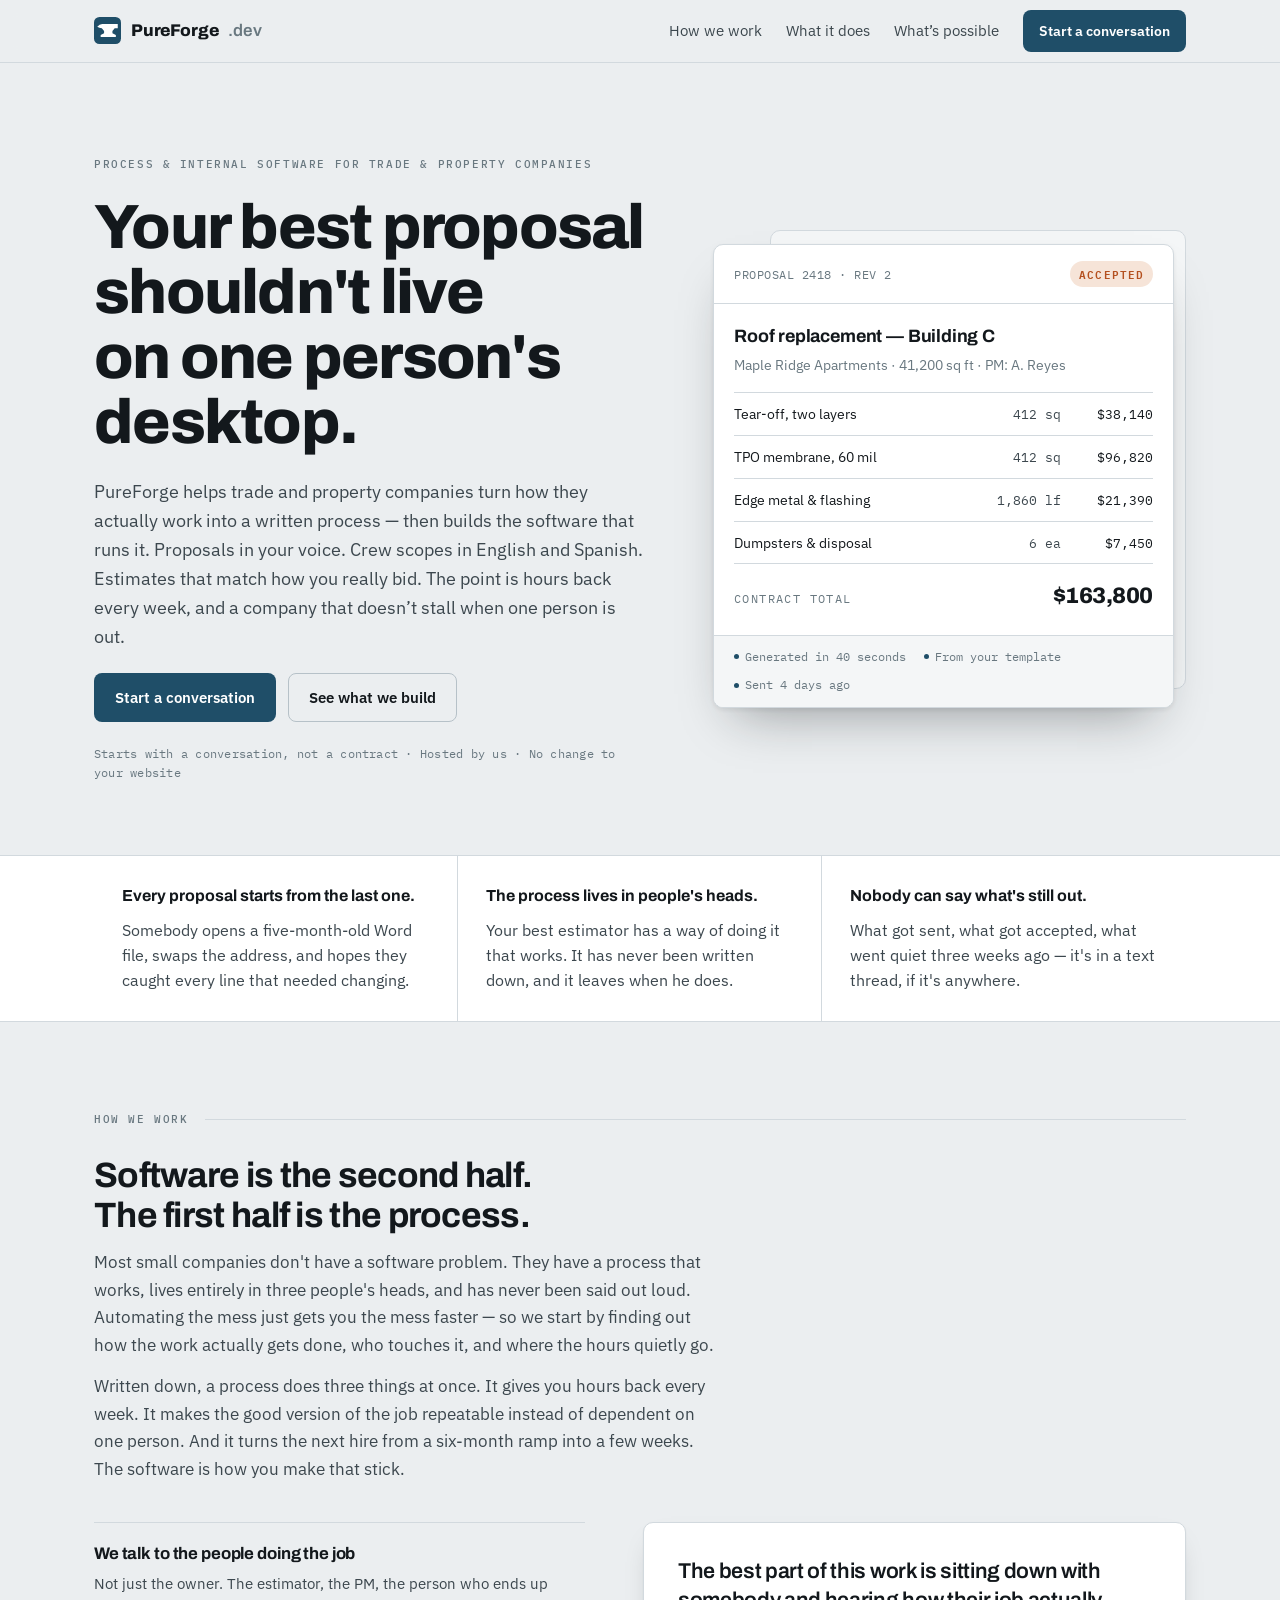
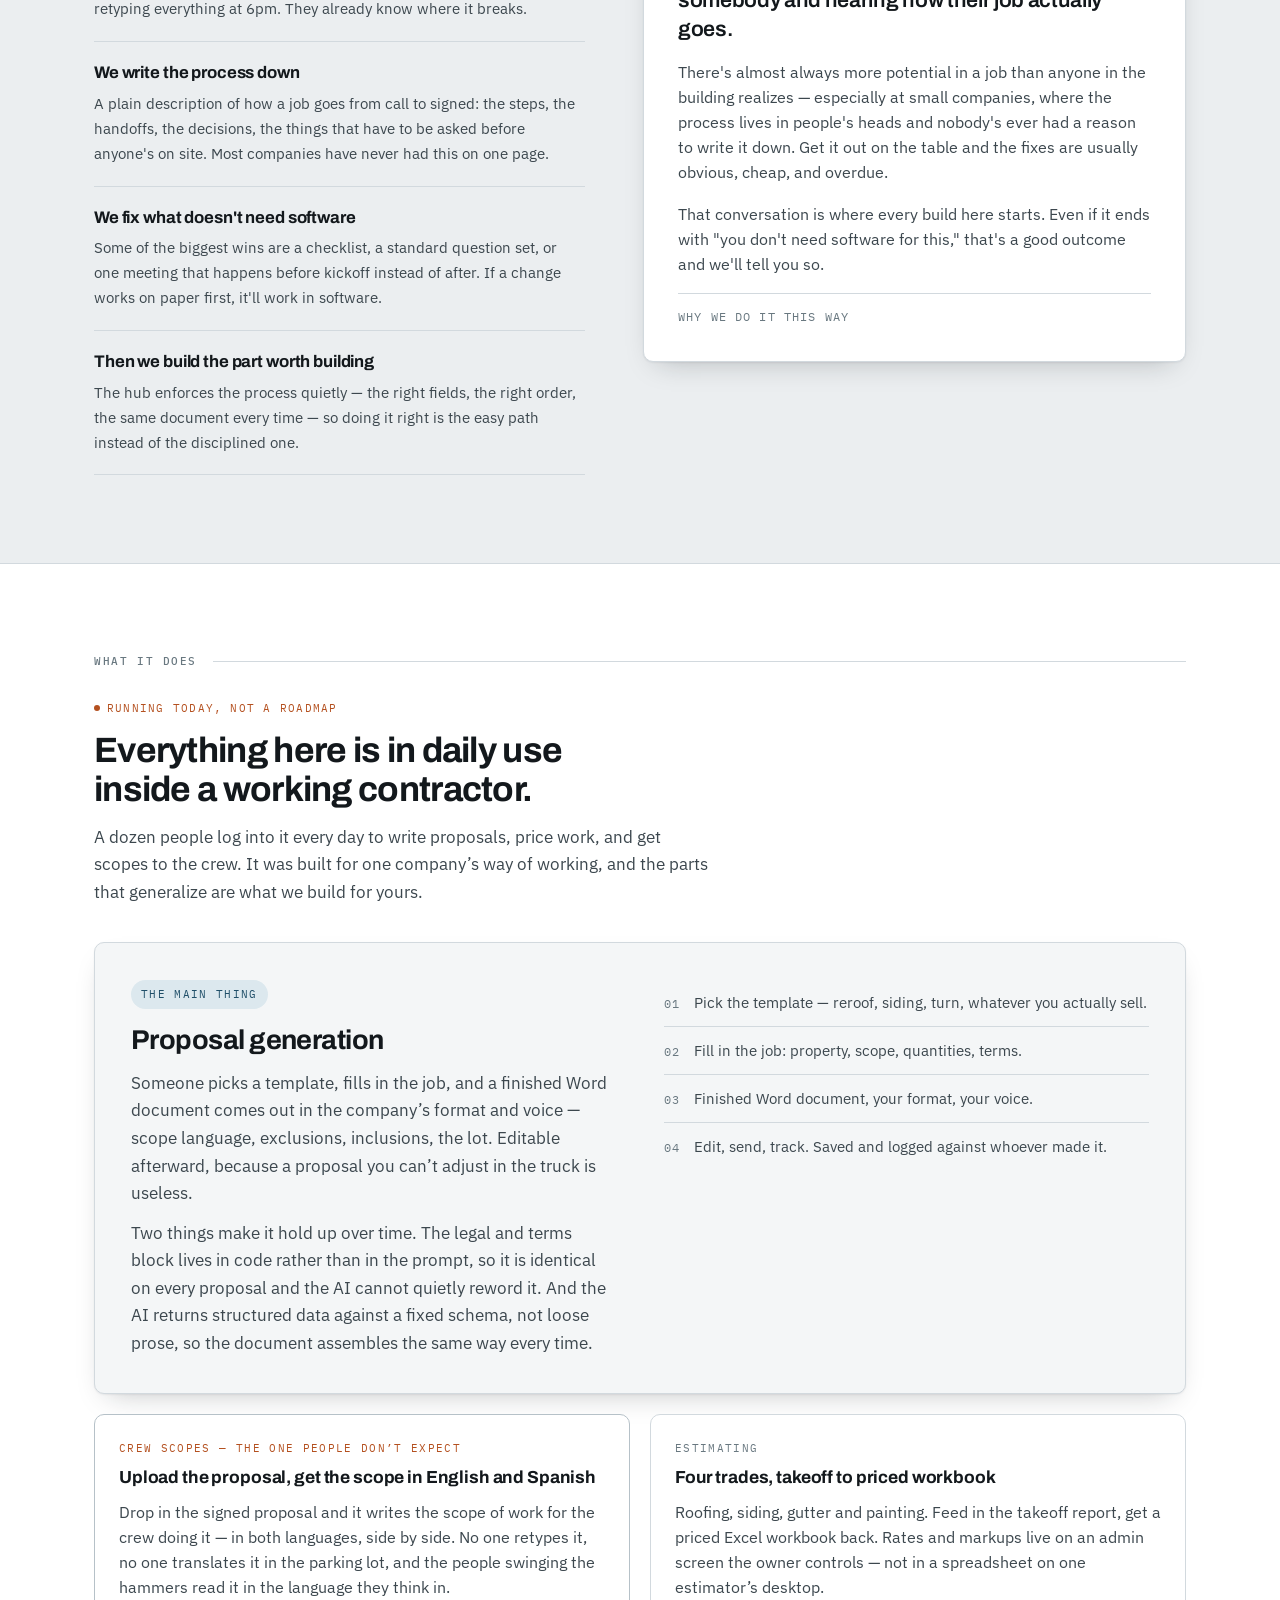
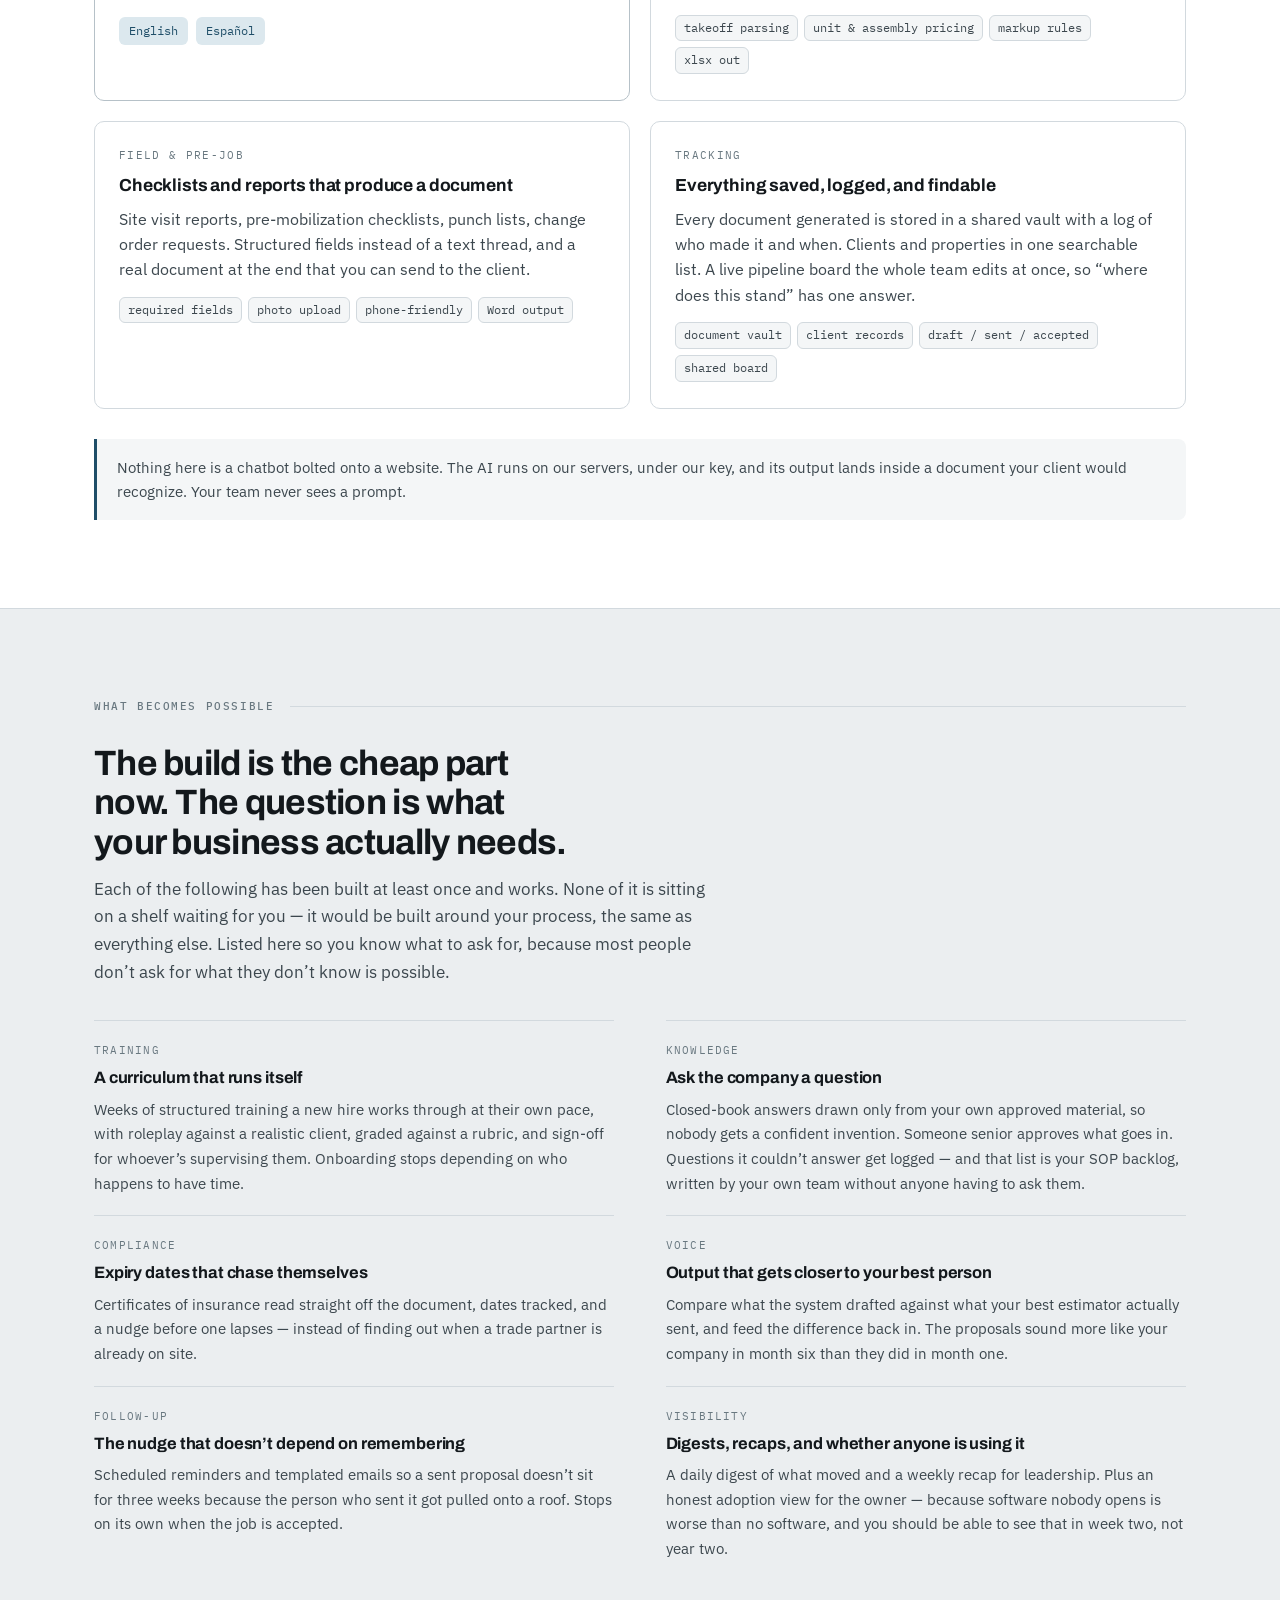
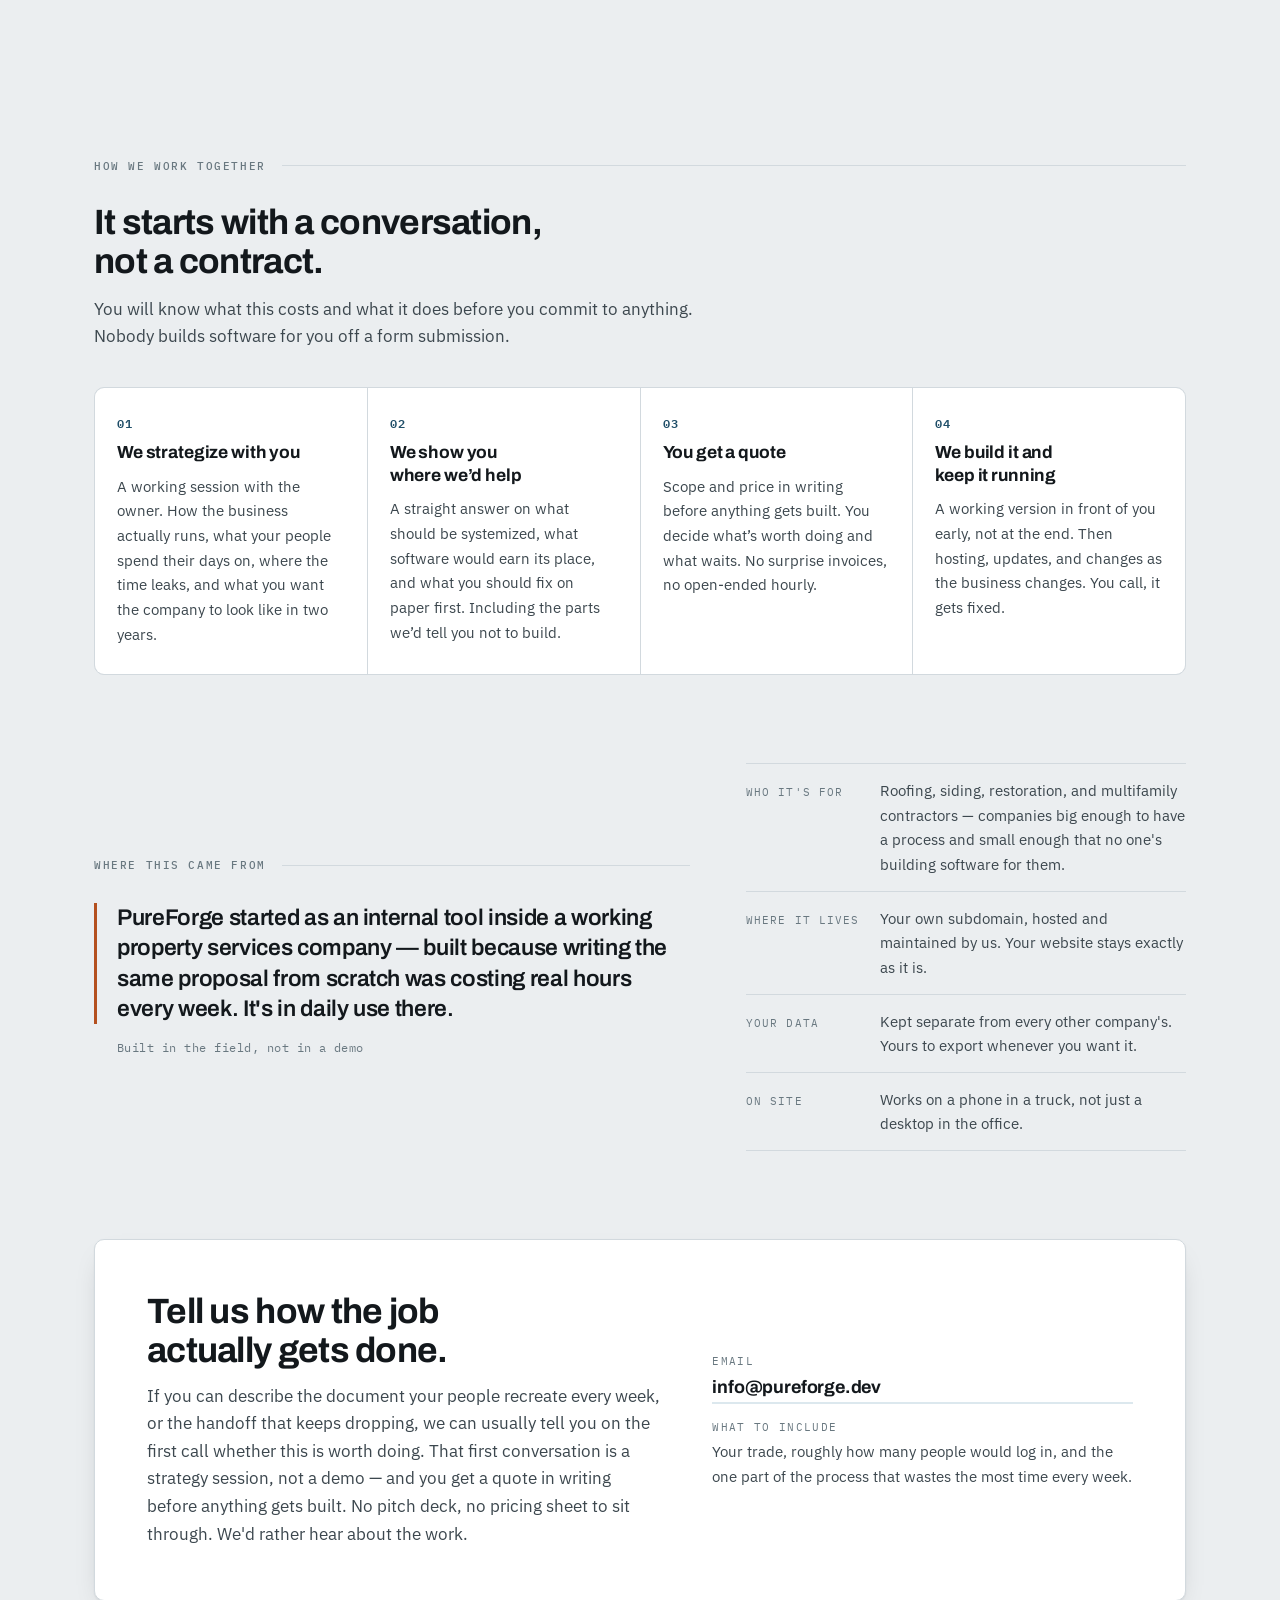
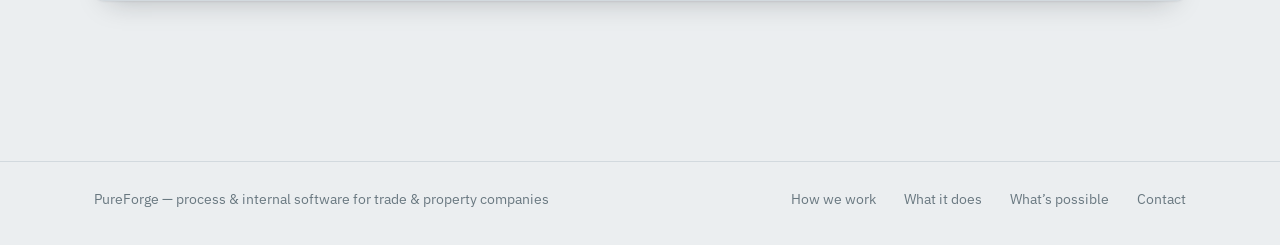
==== commit 83eda328: "Emphasize process work, real capabilities, and engagement steps" ====
--- a/index.html
+++ b/index.html
@@ -4,9 +4,9 @@
 <meta charset="utf-8">
 <meta name="viewport" content="width=device-width, initial-scale=1">
 <title>PureForge</title>
-<meta name="description" content="PureForge helps trade and property companies put a real process behind the work, then builds the internal software to run it — proposal generation, estimating tools, entry forms, and light client tracking, hosted and maintained for you.">
+<meta name="description" content="PureForge builds private hubs for trade and property companies: proposal generation, bilingual crew scopes, estimating tools and job tracking. Process first, software second. Hosted and maintained for you.">
 <meta property="og:title" content="PureForge — internal software for trade and property companies">
-<meta property="og:description" content="We map how your work actually gets done, then build the hub to run it: proposals, estimates, entry forms, tracking. Hosted and maintained for you.">
+<meta property="og:description" content="Proposals in your voice, crew scopes in English and Spanish, estimating that matches how you bid. Built on a hub already in daily use inside a working contractor.">
 <meta property="og:type" content="website">
 <meta property="og:url" content="https://www.pureforge.dev/">
 <link rel="icon" href="data:image/svg+xml,%3Csvg xmlns='http://www.w3.org/2000/svg' viewBox='0 0 64 64'%3E%3Crect width='64' height='64' rx='13' fill='%231F4E68'/%3E%3Cg transform='translate(32,32) scale(0.9) translate(-32,-32)'%3E%3Cpath d='M5 22 Q11 15 18 15 L59 15 L59 26 L51 26 L45 33 L45 39 L54 44 L54 49 L14 49 L14 44 L23 39 L23 33 L17 26 Q10 25 5 22 Z' fill='%23ffffff'/%3E%3C/g%3E%3C/svg%3E">
@@ -264,14 +264,15 @@
 /* facts */
 .origin{display:grid;grid-template-columns:minmax(0,1.15fr) minmax(0,.85fr);gap:clamp(28px,4.5vw,56px);align-items:center}
 @media (max-width:900px){.origin{grid-template-columns:1fr;gap:28px}}
+@media (max-width:480px){.fact{grid-template-columns:1fr;gap:4px}}
 .origin blockquote{
   margin:0;font-family:var(--display);font-weight:600;font-size:clamp(1.15rem,2.1vw,1.42rem);
   line-height:1.34;letter-spacing:-.015em;border-left:3px solid var(--ember);padding-left:20px;
 }
 .origin .attrib{margin-top:14px;font-family:var(--mono);font-size:.75rem;color:var(--ink-3);letter-spacing:.04em;padding-left:23px}
 .facts{display:flex;flex-direction:column;gap:0;border-top:1px solid var(--line)}
-.fact{display:grid;grid-template-columns:auto 1fr;gap:16px;padding:14px 0;border-bottom:1px solid var(--line);align-items:baseline}
-.fact .lab{font-family:var(--mono);font-size:.71rem;letter-spacing:.1em;text-transform:uppercase;color:var(--ink-3);min-width:96px;text-align:left}
+.fact{display:grid;grid-template-columns:118px 1fr;gap:16px;padding:14px 0;border-bottom:1px solid var(--line);align-items:baseline}
+.fact .lab{font-family:var(--mono);font-size:.71rem;letter-spacing:.1em;text-transform:uppercase;color:var(--ink-3);text-align:left}
 .fact p{font-size:.95rem;color:var(--ink-2)}
 
 /* cta */
@@ -296,6 +297,30 @@
 .foot-bar a{text-decoration:none;color:var(--ink-3)}
 .foot-bar a:hover{color:var(--ink)}
 
+/* running-today marker + forward-looking list */
+.live-flag{
+  display:inline-flex;align-items:center;gap:7px;font-family:var(--mono);font-size:.7rem;
+  letter-spacing:.11em;text-transform:uppercase;color:var(--ember);
+}
+.live-flag i{width:6px;height:6px;border-radius:50%;background:var(--ember);display:inline-block;flex:none}
+.cap.star{border-color:var(--line-strong)}
+.cap.star .tag{color:var(--ember)}
+.cap .lang{display:flex;gap:8px;margin-top:6px;flex-wrap:wrap}
+.cap .lang span{
+  font-family:var(--mono);font-size:.72rem;padding:4px 9px;border-radius:6px;
+  background:var(--accent-soft);color:var(--accent);border:1px solid transparent;
+}
+.next-list{margin-top:34px;display:grid;grid-template-columns:repeat(2,minmax(0,1fr));gap:0 clamp(28px,4vw,56px)}
+@media (max-width:820px){.next-list{grid-template-columns:1fr}}
+.next-item{padding:20px 0;border-top:1px solid var(--line);display:flex;flex-direction:column;gap:8px}
+.next-item h3{font-size:1.03rem}
+.next-item p{font-size:.95rem;color:var(--ink-2)}
+.next-item .k{font-family:var(--mono);font-size:.7rem;letter-spacing:.11em;text-transform:uppercase;color:var(--ink-3)}
+.note-line{
+  margin-top:30px;padding:16px 20px;border-left:3px solid var(--accent);
+  background:var(--surface-2);font-size:.96rem;color:var(--ink-2);border-radius:0 8px 8px 0;
+}
+
 @media (prefers-reduced-motion: reduce){
   *{transition:none !important;animation:none !important}
 }
@@ -308,7 +333,8 @@
     <a class="brand" href="#top"><svg class="mark" viewBox="0 0 64 64" aria-hidden="true"><rect class="plate" width="64" height="64" rx="13"/><g transform="translate(32,32) scale(0.9) translate(-32,-32)"><path class="anvil" d="M5 22 Q11 15 18 15 L59 15 L59 26 L51 26 L45 33 L45 39 L54 44 L54 49 L14 49 L14 44 L23 39 L23 33 L17 26 Q10 25 5 22 Z"/></g></svg>PureForge<span class="dev">.dev</span></a>
     <nav class="nav">
       <a class="hide-sm" href="#process">How we work</a>
-      <a class="hide-sm" href="#build">What we build</a>
+      <a class="hide-sm" href="#build">What it does</a>
+      <a class="hide-sm" href="#next">What’s possible</a>
       <a class="btn btn-primary btn-sm" href="#contact">Start a conversation</a>
     </nav>
   </div>
@@ -321,12 +347,12 @@
       <div class="hero-copy">
         <span class="eyebrow">Process &amp; internal software for trade &amp; property companies</span>
         <h1>Your best proposal shouldn't live on one person's desktop.</h1>
-        <p class="lede">PureForge works out how your company actually does the job, puts a real process around it, and builds the software to run it. Your team logs in, fills in the job, and the proposal comes out written in your voice, on your paper — then gets tracked from draft to accepted instead of disappearing into somebody's sent folder.</p>
+        <p class="lede">PureForge helps trade and property companies turn how they actually work into a written process — then builds the software that runs it. Proposals in your voice. Crew scopes in English and Spanish. Estimates that match how you really bid. The point is hours back every week, and a company that doesn’t stall when one person is out.</p>
         <div class="hero-cta">
           <a class="btn btn-primary" href="#contact">Start a conversation</a>
           <a class="btn btn-ghost" href="#build">See what we build</a>
         </div>
-        <p class="hero-note">Hosted by us · Live on your own subdomain · No change to your website</p>
+        <p class="hero-note">Starts with a conversation, not a contract · Hosted by us · No change to your website</p>
       </div>
 
       <div class="mock" aria-hidden="true">
@@ -385,6 +411,7 @@
       <div class="sec-intro">
         <h2>Software is the second half. The first half is the process.</h2>
         <p>Most small companies don't have a software problem. They have a process that works, lives entirely in three people's heads, and has never been said out loud. Automating the mess just gets you the mess faster — so we start by finding out how the work actually gets done, who touches it, and where the hours quietly go.</p>
+        <p>Written down, a process does three things at once. It gives you hours back every week. It makes the good version of the job repeatable instead of dependent on one person. And it turns the next hire from a six-month ramp into a few weeks. The software is how you make that stick.</p>
       </div>
 
       <div class="proc-grid">
@@ -419,51 +446,97 @@
 
   <section class="sec" id="build" style="background:var(--surface);border-block:1px solid var(--line)">
     <div class="wrap">
-      <div class="rule-head"><span class="eyebrow">What we build</span><span class="line"></span></div>
+      <div class="rule-head"><span class="eyebrow">What it does</span><span class="line"></span></div>
       <div class="sec-intro">
-        <h2>One hub your team logs into. Built around the process you actually run.</h2>
-        <p>Not a platform you bend your business to fit. We start from your documents, your pricing, and your process, and build the software around them — then host it, run it, and change it as the business changes.</p>
+        <span class="live-flag"><i></i>Running today, not a roadmap</span>
+        <h2>Everything here is in daily use inside a working contractor.</h2>
+        <p>A dozen people log into it every day to write proposals, price work, and get scopes to the crew. It was built for one company&rsquo;s way of working, and the parts that generalize are what we build for yours.</p>
       </div>
 
       <div class="cap-lead" style="background:var(--surface-2)">
         <div>
           <span class="flag">The main thing</span>
           <h3>Proposal generation</h3>
-          <p>Your team picks the template, fills in the job, and the finished proposal comes out in your company's format and voice — scope language, exclusions, terms, and all. Saved as a draft they can edit, versioned when it changes, and tracked once it goes out.</p>
-          <p>The AI that drafts the language runs on our servers, under our key. Nothing to install, nothing for your people to configure.</p>
+          <p>Someone picks a template, fills in the job, and a finished Word document comes out in the company&rsquo;s format and voice &mdash; scope language, exclusions, inclusions, the lot. Editable afterward, because a proposal you can&rsquo;t adjust in the truck is useless.</p>
+          <p>Two things make it hold up over time. The legal and terms block lives in code rather than in the prompt, so it is identical on every proposal and the AI cannot quietly reword it. And the AI returns structured data against a fixed schema, not loose prose, so the document assembles the same way every time.</p>
         </div>
         <ul class="steplist">
-          <li><span class="k">01</span><span>Pick the template — reroof, siding, multifamily turn, whatever you actually sell.</span></li>
+          <li><span class="k">01</span><span>Pick the template &mdash; reroof, siding, turn, whatever you actually sell.</span></li>
           <li><span class="k">02</span><span>Fill in the job: property, scope, quantities, terms.</span></li>
-          <li><span class="k">03</span><span>The hub drafts it in your voice, on your letterhead.</span></li>
-          <li><span class="k">04</span><span>Edit, save, send. Status follows it to accepted or declined.</span></li>
+          <li><span class="k">03</span><span>Finished Word document, your format, your voice.</span></li>
+          <li><span class="k">04</span><span>Edit, send, track. Saved and logged against whoever made it.</span></li>
         </ul>
       </div>
 
       <div class="cap-grid">
+        <div class="cap star">
+          <span class="tag">Crew scopes &mdash; the one people don&rsquo;t expect</span>
+          <h3>Upload the proposal, get the scope in English and Spanish</h3>
+          <p>Drop in the signed proposal and it writes the scope of work for the crew doing it &mdash; in both languages, side by side. No one retypes it, no one translates it in the parking lot, and the people swinging the hammers read it in the language they think in.</p>
+          <div class="lang"><span>English</span><span>Espa&ntilde;ol</span></div>
+        </div>
         <div class="cap">
           <span class="tag">Estimating</span>
-          <h3>Estimating tools that match how you bid</h3>
-          <p>Unit pricing, takeoff math, markup and margin rules built to your numbers — so the estimate and the proposal come from the same place and can't drift apart.</p>
-          <ul><li>unit &amp; assembly pricing</li><li>markup rules</li><li>margin check</li><li>revision history</li></ul>
+          <h3>Four trades, takeoff to priced workbook</h3>
+          <p>Roofing, siding, gutter and painting. Feed in the takeoff report, get a priced Excel workbook back. Rates and markups live on an admin screen the owner controls &mdash; not in a spreadsheet on one estimator&rsquo;s desktop.</p>
+          <ul><li>takeoff parsing</li><li>unit &amp; assembly pricing</li><li>markup rules</li><li>xlsx out</li></ul>
         </div>
         <div class="cap">
-          <span class="tag">Entry forms</span>
-          <h3>Structured forms instead of text threads</h3>
-          <p>Pre-project meeting checklists, site surveys, punch lists, change order requests, warranty intake. The process from the first half, turned into fields people actually fill in.</p>
-          <ul><li>required fields</li><li>photo upload</li><li>phone-friendly</li><li>exports</li></ul>
+          <span class="tag">Field &amp; pre-job</span>
+          <h3>Checklists and reports that produce a document</h3>
+          <p>Site visit reports, pre-mobilization checklists, punch lists, change order requests. Structured fields instead of a text thread, and a real document at the end that you can send to the client.</p>
+          <ul><li>required fields</li><li>photo upload</li><li>phone-friendly</li><li>Word output</li></ul>
         </div>
         <div class="cap">
           <span class="tag">Tracking</span>
-          <h3>A scaled-down CRM, not a second job</h3>
-          <p>Clients, properties, and jobs in one list, with proposal status attached. Enough to answer "where does this stand" without asking your team to feed a system that doesn't feed them back.</p>
-          <ul><li>client &amp; property records</li><li>draft / sent / accepted</li><li>owner &amp; date</li><li>simple reporting</li></ul>
-        </div>
-        <div class="cap">
-          <span class="tag">Follow-up</span>
-          <h3>Follow-up that fires on its own</h3>
-          <p>Scheduled emails and reminders so a sent proposal doesn't sit for three weeks because the person who sent it got pulled onto a roof.</p>
-          <ul><li>reminder schedules</li><li>templated emails</li><li>nudge on no-response</li><li>stops when accepted</li></ul>
+          <h3>Everything saved, logged, and findable</h3>
+          <p>Every document generated is stored in a shared vault with a log of who made it and when. Clients and properties in one searchable list. A live pipeline board the whole team edits at once, so &ldquo;where does this stand&rdquo; has one answer.</p>
+          <ul><li>document vault</li><li>client records</li><li>draft / sent / accepted</li><li>shared board</li></ul>
+        </div>
+      </div>
+
+      <p class="note-line">Nothing here is a chatbot bolted onto a website. The AI runs on our servers, under our key, and its output lands inside a document your client would recognize. Your team never sees a prompt.</p>
+    </div>
+  </section>
+
+  <section class="sec" id="next">
+    <div class="wrap">
+      <div class="rule-head"><span class="eyebrow">What becomes possible</span><span class="line"></span></div>
+      <div class="sec-intro">
+        <h2>The build is the cheap part now. The question is what your business actually needs.</h2>
+        <p>Each of the following has been built at least once and works. None of it is sitting on a shelf waiting for you &mdash; it would be built around your process, the same as everything else. Listed here so you know what to ask for, because most people don&rsquo;t ask for what they don&rsquo;t know is possible.</p>
+      </div>
+
+      <div class="next-list">
+        <div class="next-item">
+          <span class="k">Training</span>
+          <h3>A curriculum that runs itself</h3>
+          <p>Weeks of structured training a new hire works through at their own pace, with roleplay against a realistic client, graded against a rubric, and sign-off for whoever&rsquo;s supervising them. Onboarding stops depending on who happens to have time.</p>
+        </div>
+        <div class="next-item">
+          <span class="k">Knowledge</span>
+          <h3>Ask the company a question</h3>
+          <p>Closed-book answers drawn only from your own approved material, so nobody gets a confident invention. Someone senior approves what goes in. Questions it couldn&rsquo;t answer get logged &mdash; and that list is your SOP backlog, written by your own team without anyone having to ask them.</p>
+        </div>
+        <div class="next-item">
+          <span class="k">Compliance</span>
+          <h3>Expiry dates that chase themselves</h3>
+          <p>Certificates of insurance read straight off the document, dates tracked, and a nudge before one lapses &mdash; instead of finding out when a trade partner is already on site.</p>
+        </div>
+        <div class="next-item">
+          <span class="k">Voice</span>
+          <h3>Output that gets closer to your best person</h3>
+          <p>Compare what the system drafted against what your best estimator actually sent, and feed the difference back in. The proposals sound more like your company in month six than they did in month one.</p>
+        </div>
+        <div class="next-item">
+          <span class="k">Follow-up</span>
+          <h3>The nudge that doesn&rsquo;t depend on remembering</h3>
+          <p>Scheduled reminders and templated emails so a sent proposal doesn&rsquo;t sit for three weeks because the person who sent it got pulled onto a roof. Stops on its own when the job is accepted.</p>
+        </div>
+        <div class="next-item">
+          <span class="k">Visibility</span>
+          <h3>Digests, recaps, and whether anyone is using it</h3>
+          <p>A daily digest of what moved and a weekly recap for leadership. Plus an honest adoption view for the owner &mdash; because software nobody opens is worse than no software, and you should be able to see that in week two, not year two.</p>
         </div>
       </div>
     </div>
@@ -471,30 +544,31 @@
 
   <section class="sec" id="how">
     <div class="wrap">
-      <div class="rule-head"><span class="eyebrow">Getting started</span><span class="line"></span></div>
+      <div class="rule-head"><span class="eyebrow">How we work together</span><span class="line"></span></div>
       <div class="sec-intro">
-        <h2>Four steps, and none of them are yours to manage.</h2>
+        <h2>It starts with a conversation, not a contract.</h2>
+        <p>You will know what this costs and what it does before you commit to anything. Nobody builds software for you off a form submission.</p>
       </div>
       <div class="steps">
         <div class="step">
           <span class="n">01</span>
-          <h3>We learn how you work now</h3>
-          <p>A conversation with the people doing the job, and a look at the documents you send today.</p>
+          <h3>We strategize with you</h3>
+          <p>A working session with the owner. How the business actually runs, what your people spend their days on, where the time leaks, and what you want the company to look like in two years.</p>
         </div>
         <div class="step">
           <span class="n">02</span>
-          <h3>We write down the process</h3>
-          <p>One page: how a job goes from call to signed. You keep it whether or not we build anything.</p>
+          <h3>We show you where we&rsquo;d help</h3>
+          <p>A straight answer on what should be systemized, what software would earn its place, and what you should fix on paper first. Including the parts we&rsquo;d tell you not to build.</p>
         </div>
         <div class="step">
           <span class="n">03</span>
-          <h3>We build your hub</h3>
-          <p>Your templates, your fields, your branding, live at your own subdomain. A working version early, not at the end.</p>
+          <h3>You get a quote</h3>
+          <p>Scope and price in writing before anything gets built. You decide what&rsquo;s worth doing and what waits. No surprise invoices, no open-ended hourly.</p>
         </div>
         <div class="step">
           <span class="n">04</span>
-          <h3>We keep it running</h3>
-          <p>Hosting, updates, and changes as the business changes. You call, it gets fixed.</p>
+          <h3>We build it and keep it running</h3>
+          <p>A working version in front of you early, not at the end. Then hosting, updates, and changes as the business changes. You call, it gets fixed.</p>
         </div>
       </div>
     </div>
@@ -521,7 +595,7 @@
       <div class="cta-panel">
         <div>
           <h2>Tell us how the job actually gets done.</h2>
-          <p>If you can describe the document your people recreate every week, or the handoff that keeps dropping, we can usually tell you on the first call whether this is worth doing. No pitch deck, no pricing sheet to sit through — we'd rather hear about the work.</p>
+          <p>If you can describe the document your people recreate every week, or the handoff that keeps dropping, we can usually tell you on the first call whether this is worth doing. That first conversation is a strategy session, not a demo — and you get a quote in writing before anything gets built. No pitch deck, no pricing sheet to sit through. We'd rather hear about the work.</p>
         </div>
         <div class="contact-list">
           <div class="contact-row">
@@ -530,7 +604,7 @@
           </div>
           <div class="contact-row">
             <span class="lab">What to include</span>
-            <p style="font-size:.95rem;color:var(--ink-2)">Your trade, roughly how many people would log in, and the one part of the process that wastes the most time.</p>
+            <p style="font-size:.95rem;color:var(--ink-2)">Your trade, roughly how many people would log in, and the one part of the process that wastes the most time every week.</p>
           </div>
         </div>
       </div>
@@ -544,7 +618,8 @@
     <span>PureForge — process &amp; internal software for trade &amp; property companies</span>
     <span class="spacer"></span>
     <a href="#process">How we work</a>
-    <a href="#build">What we build</a>
+    <a href="#build">What it does</a>
+    <a href="#next">What&rsquo;s possible</a>
     <a href="mailto:info@pureforge.dev">Contact</a>
   </div>
 </footer>
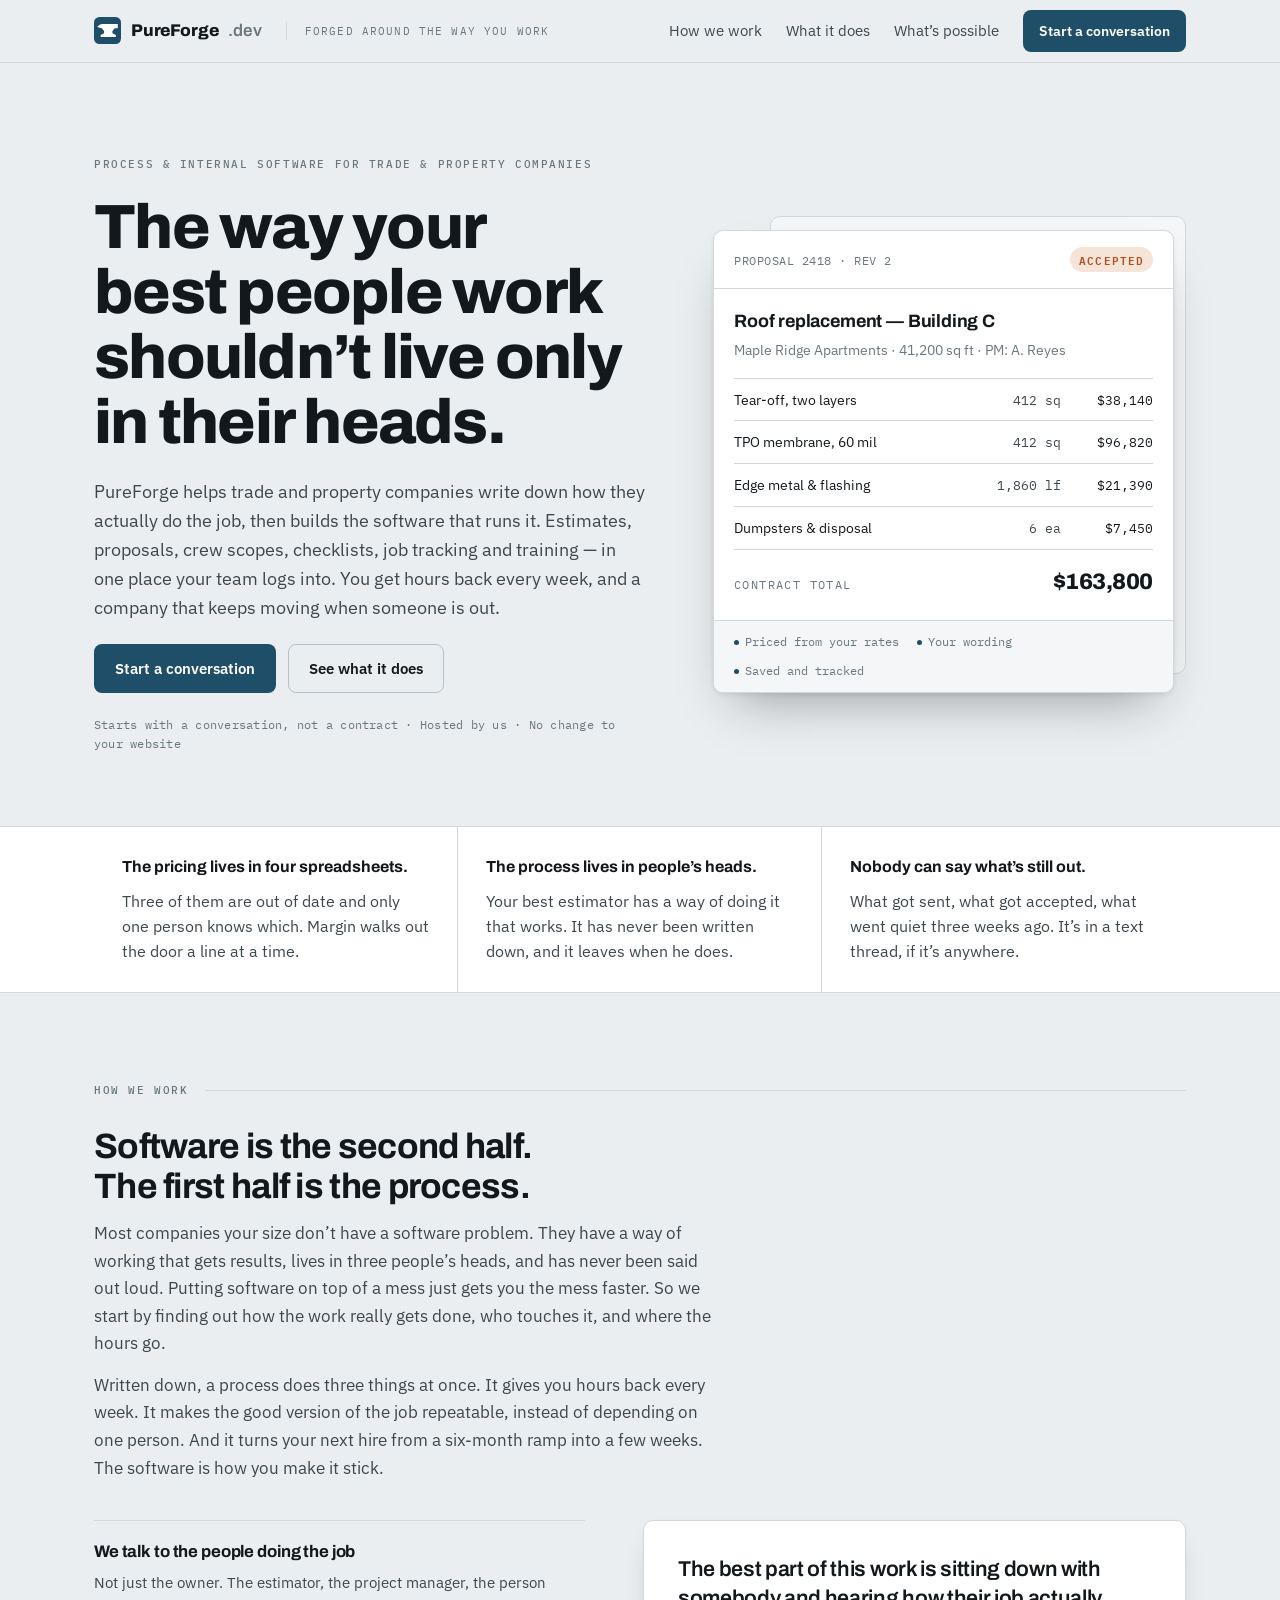
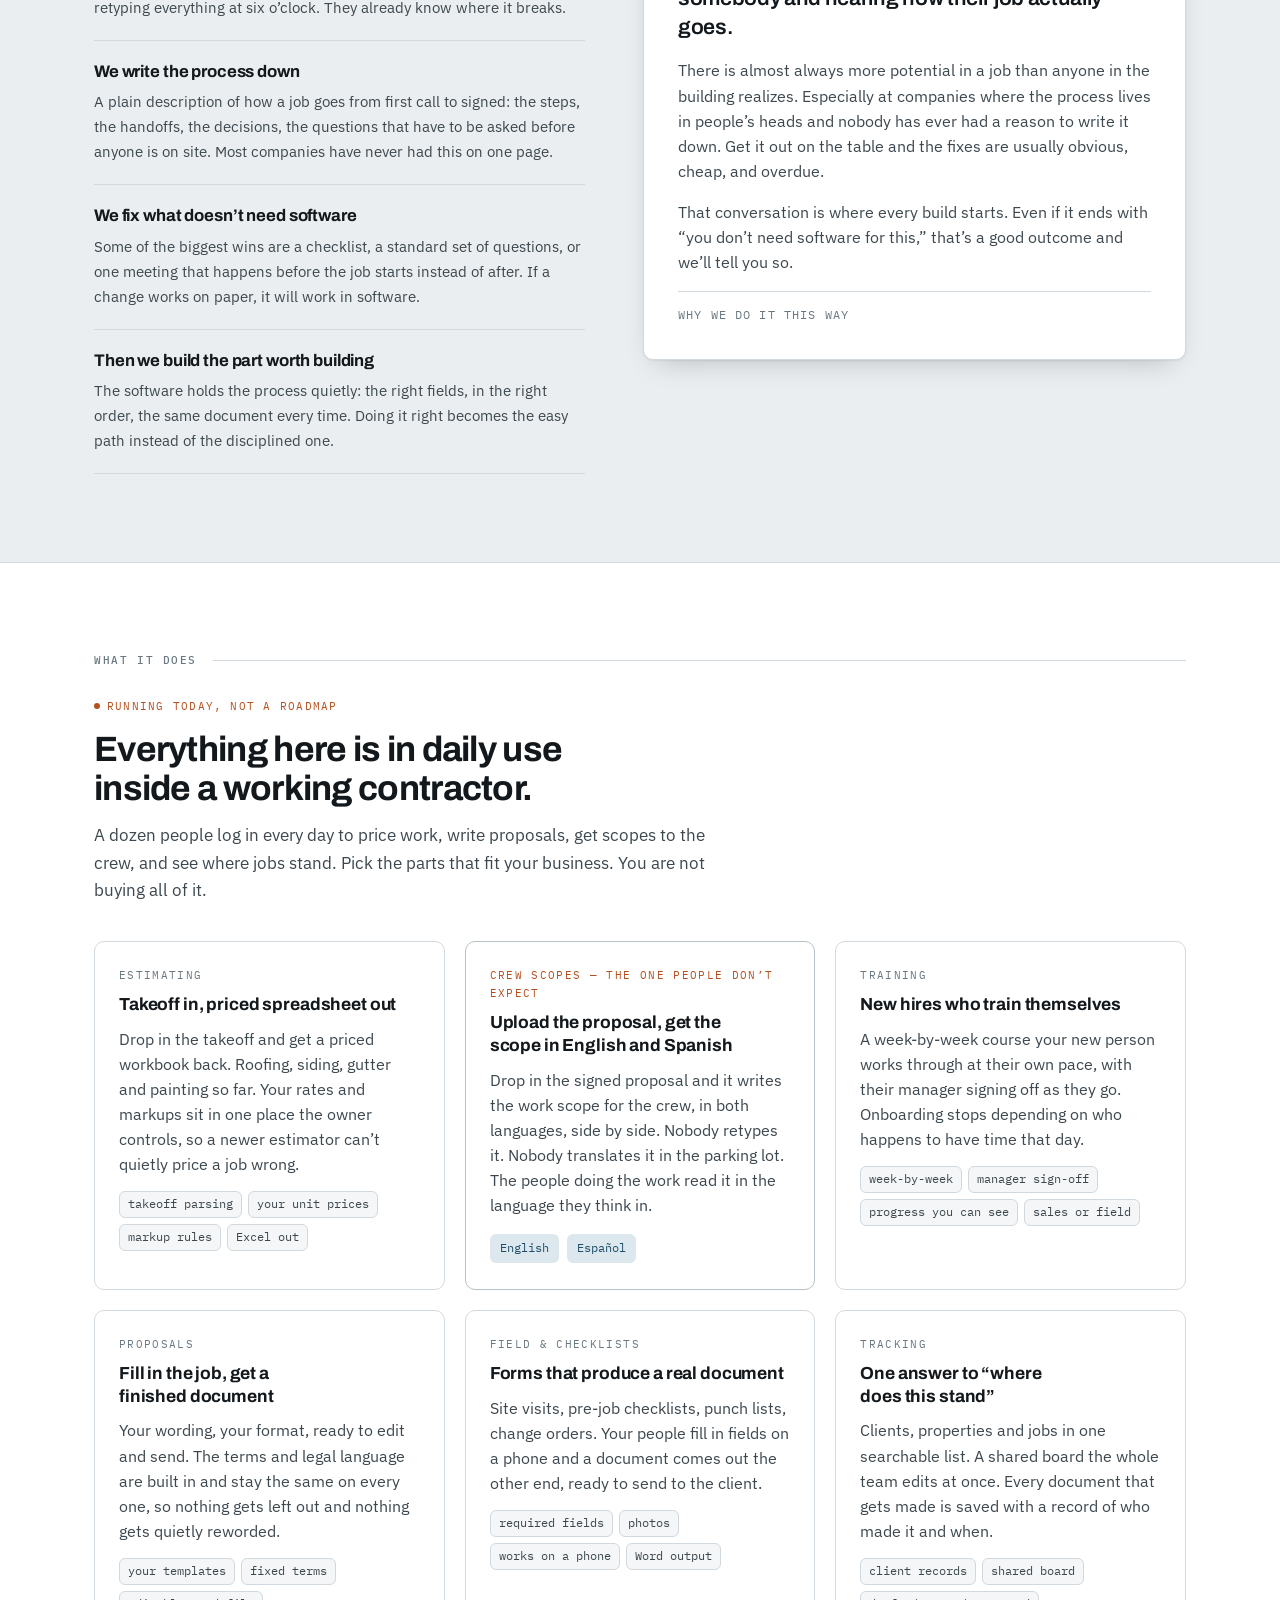
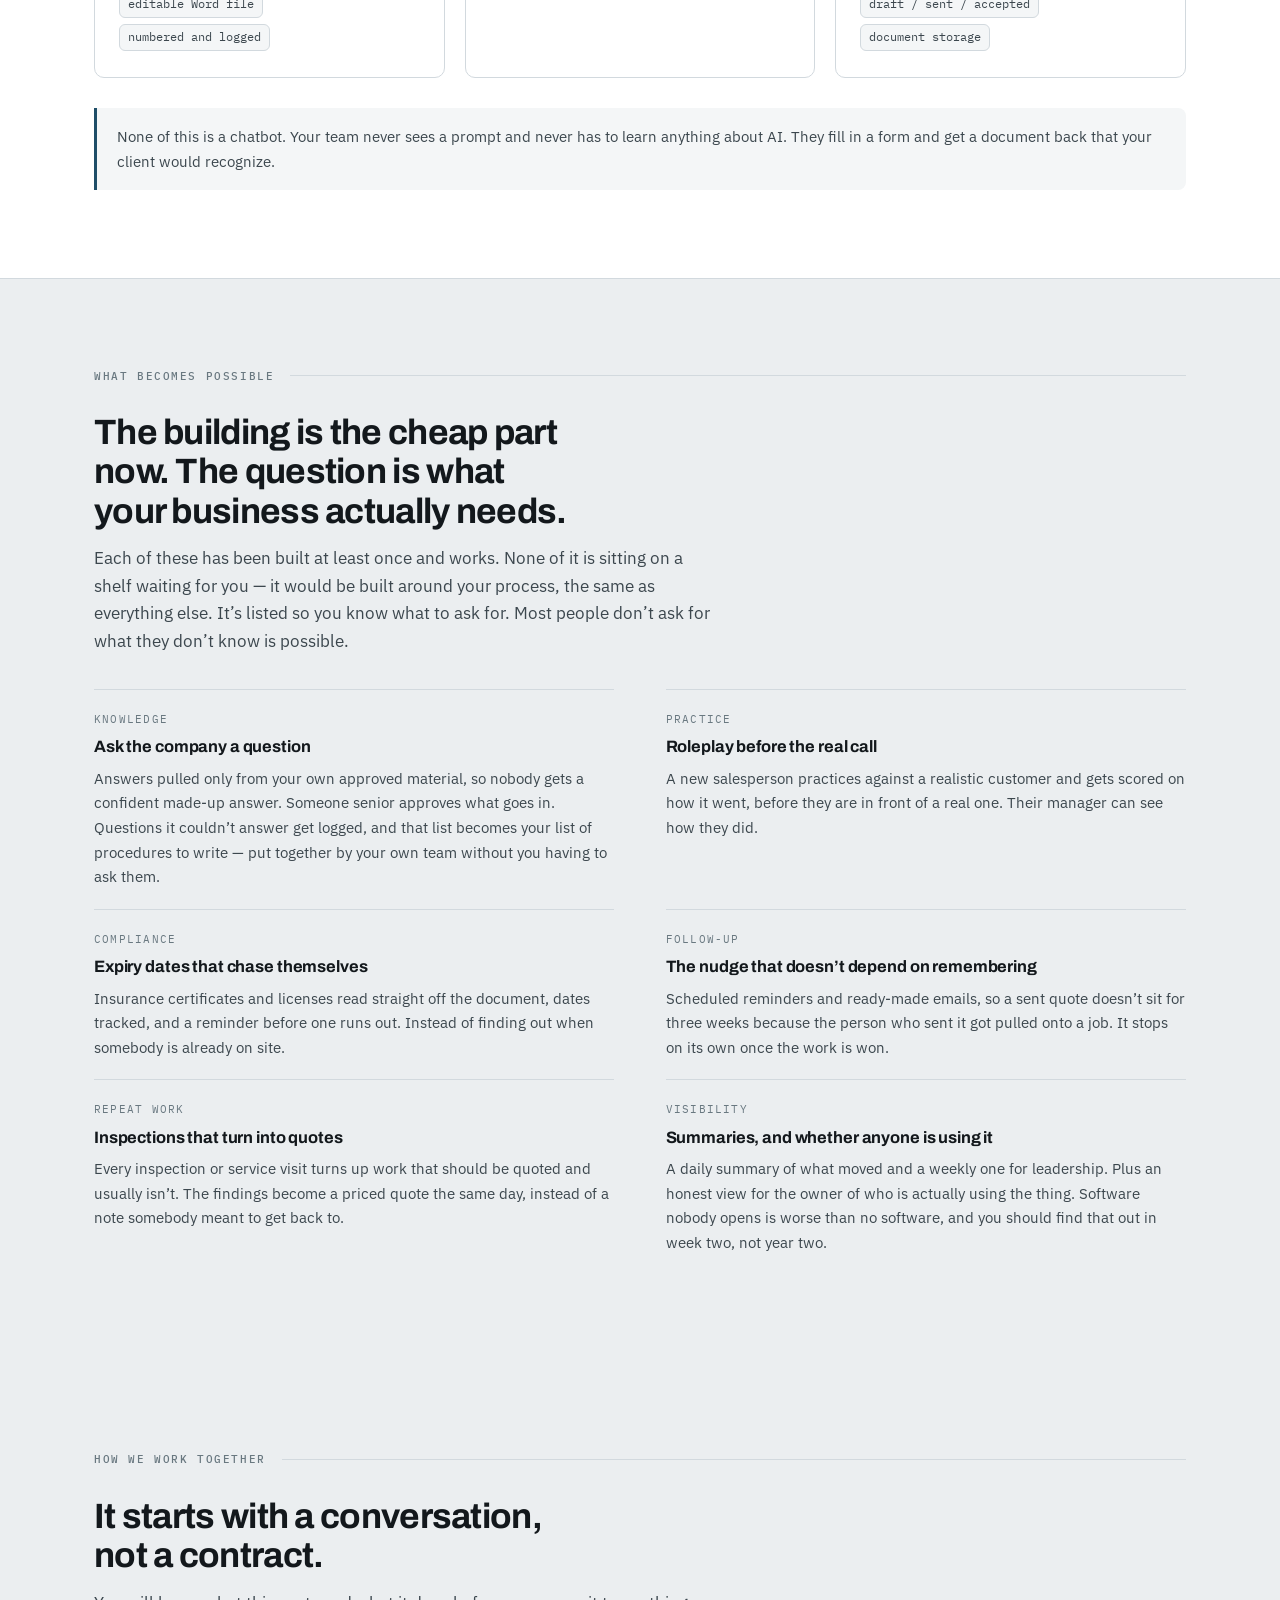
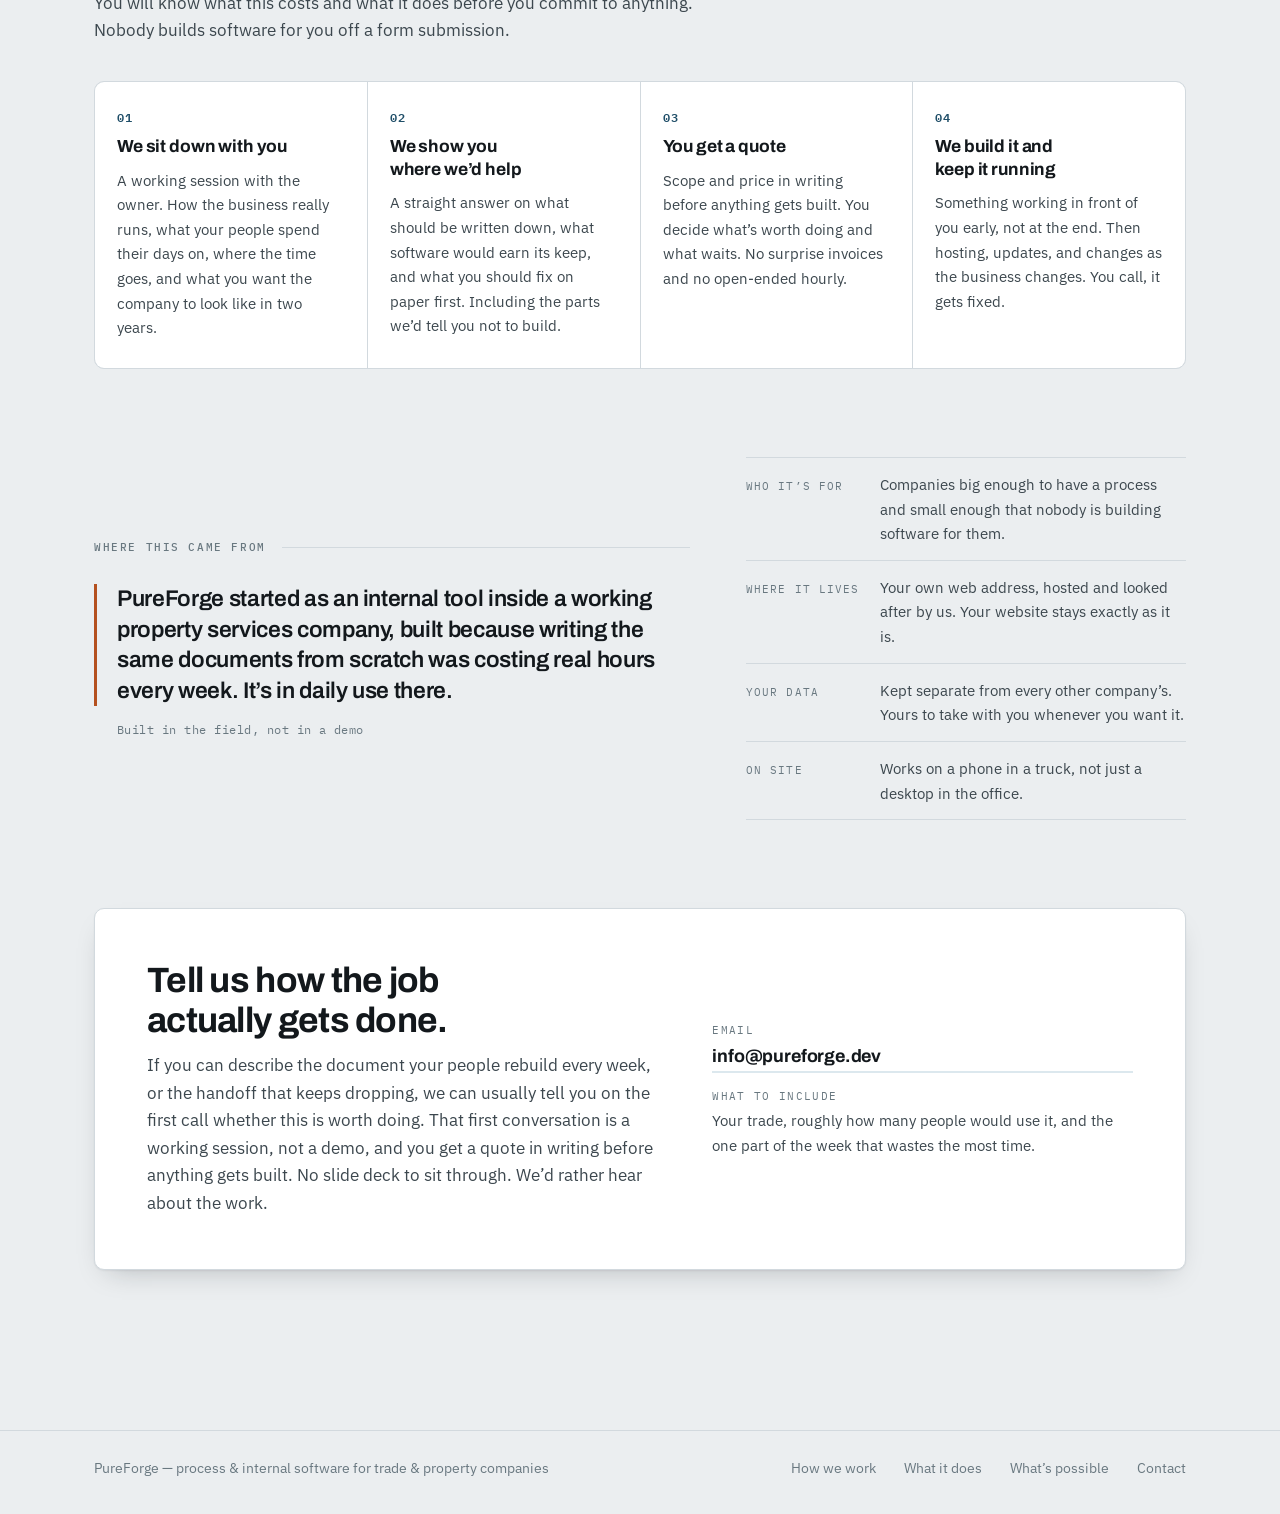
==== commit f8530c35: "Rebalance capabilities, plainer language, add tagline" ====
--- a/index.html
+++ b/index.html
@@ -4,9 +4,9 @@
 <meta charset="utf-8">
 <meta name="viewport" content="width=device-width, initial-scale=1">
 <title>PureForge</title>
-<meta name="description" content="PureForge builds private hubs for trade and property companies: proposal generation, bilingual crew scopes, estimating tools and job tracking. Process first, software second. Hosted and maintained for you.">
+<meta name="description" content="PureForge helps growing trade and property companies write down how they work, then builds the software to run it: estimating, proposals, crew scopes in two languages, checklists, job tracking and training. Built and hosted for you.">
 <meta property="og:title" content="PureForge — internal software for trade and property companies">
-<meta property="og:description" content="Proposals in your voice, crew scopes in English and Spanish, estimating that matches how you bid. Built on a hub already in daily use inside a working contractor.">
+<meta property="og:description" content="Estimating, proposals, crew scopes in English and Spanish, checklists, job tracking and training. One place your team logs into. Built on a hub already in daily use inside a working contractor.">
 <meta property="og:type" content="website">
 <meta property="og:url" content="https://www.pureforge.dev/">
 <link rel="icon" href="data:image/svg+xml,%3Csvg xmlns='http://www.w3.org/2000/svg' viewBox='0 0 64 64'%3E%3Crect width='64' height='64' rx='13' fill='%231F4E68'/%3E%3Cg transform='translate(32,32) scale(0.9) translate(-32,-32)'%3E%3Cpath d='M5 22 Q11 15 18 15 L59 15 L59 26 L51 26 L45 33 L45 39 L54 44 L54 49 L14 49 L14 44 L23 39 L23 33 L17 26 Q10 25 5 22 Z' fill='%23ffffff'/%3E%3C/g%3E%3C/svg%3E">
@@ -113,6 +113,11 @@
 .brand .mark .plate{fill:var(--accent)}
 .brand .mark .anvil{fill:var(--accent-ink)}
 .brand .dev{color:var(--ink-3);font-weight:600}
+.tagline{
+  font-family:var(--mono);font-size:.715rem;letter-spacing:.1em;text-transform:uppercase;
+  color:var(--ink-3);padding-left:18px;border-left:1px solid var(--line);white-space:nowrap;
+}
+@media (max-width:1080px){.tagline{display:none}}
 .nav{margin-left:auto;display:flex;align-items:center;gap:24px}
 .nav a{font-size:.93rem;color:var(--ink-2);text-decoration:none}
 .nav a:hover{color:var(--ink)}
@@ -239,8 +244,9 @@
 .steplist li:last-child{border-bottom:none}
 .steplist .k{font-family:var(--mono);font-size:.74rem;color:var(--ink-3);letter-spacing:.08em}
 
-.cap-grid{margin-top:20px;display:grid;grid-template-columns:repeat(2,minmax(0,1fr));gap:20px}
-@media (max-width:820px){.cap-grid{grid-template-columns:1fr}}
+.cap-grid{margin-top:36px;display:grid;grid-template-columns:repeat(3,minmax(0,1fr));gap:20px}
+@media (max-width:1000px){.cap-grid{grid-template-columns:repeat(2,minmax(0,1fr))}}
+@media (max-width:700px){.cap-grid{grid-template-columns:1fr}}
 .cap{
   background:var(--surface);border:1px solid var(--line);border-radius:var(--radius);
   padding:24px 24px 26px;display:flex;flex-direction:column;gap:10px;
@@ -331,10 +337,11 @@
 <header class="site-head">
   <div class="wrap bar">
     <a class="brand" href="#top"><svg class="mark" viewBox="0 0 64 64" aria-hidden="true"><rect class="plate" width="64" height="64" rx="13"/><g transform="translate(32,32) scale(0.9) translate(-32,-32)"><path class="anvil" d="M5 22 Q11 15 18 15 L59 15 L59 26 L51 26 L45 33 L45 39 L54 44 L54 49 L14 49 L14 44 L23 39 L23 33 L17 26 Q10 25 5 22 Z"/></g></svg>PureForge<span class="dev">.dev</span></a>
+    <span class="tagline">Forged around the way you work</span>
     <nav class="nav">
       <a class="hide-sm" href="#process">How we work</a>
       <a class="hide-sm" href="#build">What it does</a>
-      <a class="hide-sm" href="#next">What’s possible</a>
+      <a class="hide-sm" href="#next">What&rsquo;s possible</a>
       <a class="btn btn-primary btn-sm" href="#contact">Start a conversation</a>
     </nav>
   </div>
@@ -346,25 +353,25 @@
     <div class="wrap hero-grid">
       <div class="hero-copy">
         <span class="eyebrow">Process &amp; internal software for trade &amp; property companies</span>
-        <h1>Your best proposal shouldn't live on one person's desktop.</h1>
-        <p class="lede">PureForge helps trade and property companies turn how they actually work into a written process — then builds the software that runs it. Proposals in your voice. Crew scopes in English and Spanish. Estimates that match how you really bid. The point is hours back every week, and a company that doesn’t stall when one person is out.</p>
+        <h1>The way your best people work shouldn&rsquo;t live only in their heads.</h1>
+        <p class="lede">PureForge helps trade and property companies write down how they actually do the job, then builds the software that runs it. Estimates, proposals, crew scopes, checklists, job tracking and training &mdash; in one place your team logs into. You get hours back every week, and a company that keeps moving when someone is out.</p>
         <div class="hero-cta">
           <a class="btn btn-primary" href="#contact">Start a conversation</a>
-          <a class="btn btn-ghost" href="#build">See what we build</a>
-        </div>
-        <p class="hero-note">Starts with a conversation, not a contract · Hosted by us · No change to your website</p>
+          <a class="btn btn-ghost" href="#build">See what it does</a>
+        </div>
+        <p class="hero-note">Starts with a conversation, not a contract &middot; Hosted by us &middot; No change to your website</p>
       </div>
 
       <div class="mock" aria-hidden="true">
         <div class="behind"></div>
         <div class="doc">
           <div class="doc-top">
-            <span class="job">PROPOSAL 2418 · REV 2</span>
+            <span class="job">PROPOSAL 2418 &middot; REV 2</span>
             <span class="chip">Accepted</span>
           </div>
           <div class="doc-body">
-            <p class="doc-title">Roof replacement — Building C</p>
-            <p class="doc-sub">Maple Ridge Apartments · 41,200 sq ft · PM: A. Reyes</p>
+            <p class="doc-title">Roof replacement &mdash; Building C</p>
+            <p class="doc-sub">Maple Ridge Apartments &middot; 41,200 sq ft &middot; PM: A. Reyes</p>
             <div class="doc-lines">
               <div class="doc-line"><span>Tear-off, two layers</span><span class="qty">412 sq</span><span class="amt">$38,140</span></div>
               <div class="doc-line"><span>TPO membrane, 60 mil</span><span class="qty">412 sq</span><span class="amt">$96,820</span></div>
@@ -377,9 +384,9 @@
             </div>
           </div>
           <div class="doc-foot">
-            <span><i class="dot"></i>Generated in 40 seconds</span>
-            <span><i class="dot"></i>From your template</span>
-            <span><i class="dot"></i>Sent 4 days ago</span>
+            <span><i class="dot"></i>Priced from your rates</span>
+            <span><i class="dot"></i>Your wording</span>
+            <span><i class="dot"></i>Saved and tracked</span>
           </div>
         </div>
       </div>
@@ -390,16 +397,16 @@
     <div class="wrap">
       <div class="band-inner">
         <div class="band-cell">
-          <strong>Every proposal starts from the last one.</strong>
-          <p>Somebody opens a five-month-old Word file, swaps the address, and hopes they caught every line that needed changing.</p>
+          <strong>The pricing lives in four spreadsheets.</strong>
+          <p>Three of them are out of date and only one person knows which. Margin walks out the door a line at a time.</p>
         </div>
         <div class="band-cell">
-          <strong>The process lives in people's heads.</strong>
+          <strong>The process lives in people&rsquo;s heads.</strong>
           <p>Your best estimator has a way of doing it that works. It has never been written down, and it leaves when he does.</p>
         </div>
         <div class="band-cell">
-          <strong>Nobody can say what's still out.</strong>
-          <p>What got sent, what got accepted, what went quiet three weeks ago — it's in a text thread, if it's anywhere.</p>
+          <strong>Nobody can say what&rsquo;s still out.</strong>
+          <p>What got sent, what got accepted, what went quiet three weeks ago. It&rsquo;s in a text thread, if it&rsquo;s anywhere.</p>
         </div>
       </div>
     </div>
@@ -410,34 +417,34 @@
       <div class="rule-head"><span class="eyebrow">How we work</span><span class="line"></span></div>
       <div class="sec-intro">
         <h2>Software is the second half. The first half is the process.</h2>
-        <p>Most small companies don't have a software problem. They have a process that works, lives entirely in three people's heads, and has never been said out loud. Automating the mess just gets you the mess faster — so we start by finding out how the work actually gets done, who touches it, and where the hours quietly go.</p>
-        <p>Written down, a process does three things at once. It gives you hours back every week. It makes the good version of the job repeatable instead of dependent on one person. And it turns the next hire from a six-month ramp into a few weeks. The software is how you make that stick.</p>
+        <p>Most companies your size don&rsquo;t have a software problem. They have a way of working that gets results, lives in three people&rsquo;s heads, and has never been said out loud. Putting software on top of a mess just gets you the mess faster. So we start by finding out how the work really gets done, who touches it, and where the hours go.</p>
+        <p>Written down, a process does three things at once. It gives you hours back every week. It makes the good version of the job repeatable, instead of depending on one person. And it turns your next hire from a six-month ramp into a few weeks. The software is how you make it stick.</p>
       </div>
 
       <div class="proc-grid">
         <ul class="proc-list">
           <li>
             <h3>We talk to the people doing the job</h3>
-            <p>Not just the owner. The estimator, the PM, the person who ends up retyping everything at 6pm. They already know where it breaks.</p>
+            <p>Not just the owner. The estimator, the project manager, the person retyping everything at six o&rsquo;clock. They already know where it breaks.</p>
           </li>
           <li>
             <h3>We write the process down</h3>
-            <p>A plain description of how a job goes from call to signed: the steps, the handoffs, the decisions, the things that have to be asked before anyone's on site. Most companies have never had this on one page.</p>
+            <p>A plain description of how a job goes from first call to signed: the steps, the handoffs, the decisions, the questions that have to be asked before anyone is on site. Most companies have never had this on one page.</p>
           </li>
           <li>
-            <h3>We fix what doesn't need software</h3>
-            <p>Some of the biggest wins are a checklist, a standard question set, or one meeting that happens before kickoff instead of after. If a change works on paper first, it'll work in software.</p>
+            <h3>We fix what doesn&rsquo;t need software</h3>
+            <p>Some of the biggest wins are a checklist, a standard set of questions, or one meeting that happens before the job starts instead of after. If a change works on paper, it will work in software.</p>
           </li>
           <li>
             <h3>Then we build the part worth building</h3>
-            <p>The hub enforces the process quietly — the right fields, the right order, the same document every time — so doing it right is the easy path instead of the disciplined one.</p>
+            <p>The software holds the process quietly: the right fields, in the right order, the same document every time. Doing it right becomes the easy path instead of the disciplined one.</p>
           </li>
         </ul>
 
         <div class="pull">
           <p class="quote">The best part of this work is sitting down with somebody and hearing how their job actually goes.</p>
-          <p class="small">There's almost always more potential in a job than anyone in the building realizes — especially at small companies, where the process lives in people's heads and nobody's ever had a reason to write it down. Get it out on the table and the fixes are usually obvious, cheap, and overdue.</p>
-          <p class="small">That conversation is where every build here starts. Even if it ends with "you don't need software for this," that's a good outcome and we'll tell you so.</p>
+          <p class="small">There is almost always more potential in a job than anyone in the building realizes. Especially at companies where the process lives in people&rsquo;s heads and nobody has ever had a reason to write it down. Get it out on the table and the fixes are usually obvious, cheap, and overdue.</p>
+          <p class="small">That conversation is where every build starts. Even if it ends with &ldquo;you don&rsquo;t need software for this,&rdquo; that&rsquo;s a good outcome and we&rsquo;ll tell you so.</p>
           <p class="sig">Why we do it this way</p>
         </div>
       </div>
@@ -450,52 +457,56 @@
       <div class="sec-intro">
         <span class="live-flag"><i></i>Running today, not a roadmap</span>
         <h2>Everything here is in daily use inside a working contractor.</h2>
-        <p>A dozen people log into it every day to write proposals, price work, and get scopes to the crew. It was built for one company&rsquo;s way of working, and the parts that generalize are what we build for yours.</p>
-      </div>
-
-      <div class="cap-lead" style="background:var(--surface-2)">
-        <div>
-          <span class="flag">The main thing</span>
-          <h3>Proposal generation</h3>
-          <p>Someone picks a template, fills in the job, and a finished Word document comes out in the company&rsquo;s format and voice &mdash; scope language, exclusions, inclusions, the lot. Editable afterward, because a proposal you can&rsquo;t adjust in the truck is useless.</p>
-          <p>Two things make it hold up over time. The legal and terms block lives in code rather than in the prompt, so it is identical on every proposal and the AI cannot quietly reword it. And the AI returns structured data against a fixed schema, not loose prose, so the document assembles the same way every time.</p>
-        </div>
-        <ul class="steplist">
-          <li><span class="k">01</span><span>Pick the template &mdash; reroof, siding, turn, whatever you actually sell.</span></li>
-          <li><span class="k">02</span><span>Fill in the job: property, scope, quantities, terms.</span></li>
-          <li><span class="k">03</span><span>Finished Word document, your format, your voice.</span></li>
-          <li><span class="k">04</span><span>Edit, send, track. Saved and logged against whoever made it.</span></li>
-        </ul>
+        <p>A dozen people log in every day to price work, write proposals, get scopes to the crew, and see where jobs stand. Pick the parts that fit your business. You are not buying all of it.</p>
       </div>
 
       <div class="cap-grid">
+
+        <div class="cap">
+          <span class="tag">Estimating</span>
+          <h3>Takeoff in, priced spreadsheet out</h3>
+          <p>Drop in the takeoff and get a priced workbook back. Roofing, siding, gutter and painting so far. Your rates and markups sit in one place the owner controls, so a newer estimator can&rsquo;t quietly price a job wrong.</p>
+          <ul><li>takeoff parsing</li><li>your unit prices</li><li>markup rules</li><li>Excel out</li></ul>
+        </div>
+
         <div class="cap star">
           <span class="tag">Crew scopes &mdash; the one people don&rsquo;t expect</span>
           <h3>Upload the proposal, get the scope in English and Spanish</h3>
-          <p>Drop in the signed proposal and it writes the scope of work for the crew doing it &mdash; in both languages, side by side. No one retypes it, no one translates it in the parking lot, and the people swinging the hammers read it in the language they think in.</p>
+          <p>Drop in the signed proposal and it writes the work scope for the crew, in both languages, side by side. Nobody retypes it. Nobody translates it in the parking lot. The people doing the work read it in the language they think in.</p>
           <div class="lang"><span>English</span><span>Espa&ntilde;ol</span></div>
         </div>
+
         <div class="cap">
-          <span class="tag">Estimating</span>
-          <h3>Four trades, takeoff to priced workbook</h3>
-          <p>Roofing, siding, gutter and painting. Feed in the takeoff report, get a priced Excel workbook back. Rates and markups live on an admin screen the owner controls &mdash; not in a spreadsheet on one estimator&rsquo;s desktop.</p>
-          <ul><li>takeoff parsing</li><li>unit &amp; assembly pricing</li><li>markup rules</li><li>xlsx out</li></ul>
-        </div>
+          <span class="tag">Training</span>
+          <h3>New hires who train themselves</h3>
+          <p>A week-by-week course your new person works through at their own pace, with their manager signing off as they go. Onboarding stops depending on who happens to have time that day.</p>
+          <ul><li>week-by-week</li><li>manager sign-off</li><li>progress you can see</li><li>sales or field</li></ul>
+        </div>
+
         <div class="cap">
-          <span class="tag">Field &amp; pre-job</span>
-          <h3>Checklists and reports that produce a document</h3>
-          <p>Site visit reports, pre-mobilization checklists, punch lists, change order requests. Structured fields instead of a text thread, and a real document at the end that you can send to the client.</p>
-          <ul><li>required fields</li><li>photo upload</li><li>phone-friendly</li><li>Word output</li></ul>
-        </div>
+          <span class="tag">Proposals</span>
+          <h3>Fill in the job, get a finished document</h3>
+          <p>Your wording, your format, ready to edit and send. The terms and legal language are built in and stay the same on every one, so nothing gets left out and nothing gets quietly reworded.</p>
+          <ul><li>your templates</li><li>fixed terms</li><li>editable Word file</li><li>numbered and logged</li></ul>
+        </div>
+
+        <div class="cap">
+          <span class="tag">Field &amp; checklists</span>
+          <h3>Forms that produce a real document</h3>
+          <p>Site visits, pre-job checklists, punch lists, change orders. Your people fill in fields on a phone and a document comes out the other end, ready to send to the client.</p>
+          <ul><li>required fields</li><li>photos</li><li>works on a phone</li><li>Word output</li></ul>
+        </div>
+
         <div class="cap">
           <span class="tag">Tracking</span>
-          <h3>Everything saved, logged, and findable</h3>
-          <p>Every document generated is stored in a shared vault with a log of who made it and when. Clients and properties in one searchable list. A live pipeline board the whole team edits at once, so &ldquo;where does this stand&rdquo; has one answer.</p>
-          <ul><li>document vault</li><li>client records</li><li>draft / sent / accepted</li><li>shared board</li></ul>
-        </div>
-      </div>
-
-      <p class="note-line">Nothing here is a chatbot bolted onto a website. The AI runs on our servers, under our key, and its output lands inside a document your client would recognize. Your team never sees a prompt.</p>
+          <h3>One answer to &ldquo;where does this stand&rdquo;</h3>
+          <p>Clients, properties and jobs in one searchable list. A shared board the whole team edits at once. Every document that gets made is saved with a record of who made it and when.</p>
+          <ul><li>client records</li><li>shared board</li><li>draft / sent / accepted</li><li>document storage</li></ul>
+        </div>
+
+      </div>
+
+      <p class="note-line">None of this is a chatbot. Your team never sees a prompt and never has to learn anything about AI. They fill in a form and get a document back that your client would recognize.</p>
     </div>
   </section>
 
@@ -503,40 +514,40 @@
     <div class="wrap">
       <div class="rule-head"><span class="eyebrow">What becomes possible</span><span class="line"></span></div>
       <div class="sec-intro">
-        <h2>The build is the cheap part now. The question is what your business actually needs.</h2>
-        <p>Each of the following has been built at least once and works. None of it is sitting on a shelf waiting for you &mdash; it would be built around your process, the same as everything else. Listed here so you know what to ask for, because most people don&rsquo;t ask for what they don&rsquo;t know is possible.</p>
+        <h2>The building is the cheap part now. The question is what your business actually needs.</h2>
+        <p>Each of these has been built at least once and works. None of it is sitting on a shelf waiting for you &mdash; it would be built around your process, the same as everything else. It&rsquo;s listed so you know what to ask for. Most people don&rsquo;t ask for what they don&rsquo;t know is possible.</p>
       </div>
 
       <div class="next-list">
-        <div class="next-item">
-          <span class="k">Training</span>
-          <h3>A curriculum that runs itself</h3>
-          <p>Weeks of structured training a new hire works through at their own pace, with roleplay against a realistic client, graded against a rubric, and sign-off for whoever&rsquo;s supervising them. Onboarding stops depending on who happens to have time.</p>
-        </div>
         <div class="next-item">
           <span class="k">Knowledge</span>
           <h3>Ask the company a question</h3>
-          <p>Closed-book answers drawn only from your own approved material, so nobody gets a confident invention. Someone senior approves what goes in. Questions it couldn&rsquo;t answer get logged &mdash; and that list is your SOP backlog, written by your own team without anyone having to ask them.</p>
+          <p>Answers pulled only from your own approved material, so nobody gets a confident made-up answer. Someone senior approves what goes in. Questions it couldn&rsquo;t answer get logged, and that list becomes your list of procedures to write &mdash; put together by your own team without you having to ask them.</p>
+        </div>
+        <div class="next-item">
+          <span class="k">Practice</span>
+          <h3>Roleplay before the real call</h3>
+          <p>A new salesperson practices against a realistic customer and gets scored on how it went, before they are in front of a real one. Their manager can see how they did.</p>
         </div>
         <div class="next-item">
           <span class="k">Compliance</span>
           <h3>Expiry dates that chase themselves</h3>
-          <p>Certificates of insurance read straight off the document, dates tracked, and a nudge before one lapses &mdash; instead of finding out when a trade partner is already on site.</p>
-        </div>
-        <div class="next-item">
-          <span class="k">Voice</span>
-          <h3>Output that gets closer to your best person</h3>
-          <p>Compare what the system drafted against what your best estimator actually sent, and feed the difference back in. The proposals sound more like your company in month six than they did in month one.</p>
+          <p>Insurance certificates and licenses read straight off the document, dates tracked, and a reminder before one runs out. Instead of finding out when somebody is already on site.</p>
         </div>
         <div class="next-item">
           <span class="k">Follow-up</span>
           <h3>The nudge that doesn&rsquo;t depend on remembering</h3>
-          <p>Scheduled reminders and templated emails so a sent proposal doesn&rsquo;t sit for three weeks because the person who sent it got pulled onto a roof. Stops on its own when the job is accepted.</p>
+          <p>Scheduled reminders and ready-made emails, so a sent quote doesn&rsquo;t sit for three weeks because the person who sent it got pulled onto a job. It stops on its own once the work is won.</p>
+        </div>
+        <div class="next-item">
+          <span class="k">Repeat work</span>
+          <h3>Inspections that turn into quotes</h3>
+          <p>Every inspection or service visit turns up work that should be quoted and usually isn&rsquo;t. The findings become a priced quote the same day, instead of a note somebody meant to get back to.</p>
         </div>
         <div class="next-item">
           <span class="k">Visibility</span>
-          <h3>Digests, recaps, and whether anyone is using it</h3>
-          <p>A daily digest of what moved and a weekly recap for leadership. Plus an honest adoption view for the owner &mdash; because software nobody opens is worse than no software, and you should be able to see that in week two, not year two.</p>
+          <h3>Summaries, and whether anyone is using it</h3>
+          <p>A daily summary of what moved and a weekly one for leadership. Plus an honest view for the owner of who is actually using the thing. Software nobody opens is worse than no software, and you should find that out in week two, not year two.</p>
         </div>
       </div>
     </div>
@@ -552,23 +563,23 @@
       <div class="steps">
         <div class="step">
           <span class="n">01</span>
-          <h3>We strategize with you</h3>
-          <p>A working session with the owner. How the business actually runs, what your people spend their days on, where the time leaks, and what you want the company to look like in two years.</p>
+          <h3>We sit down with you</h3>
+          <p>A working session with the owner. How the business really runs, what your people spend their days on, where the time goes, and what you want the company to look like in two years.</p>
         </div>
         <div class="step">
           <span class="n">02</span>
           <h3>We show you where we&rsquo;d help</h3>
-          <p>A straight answer on what should be systemized, what software would earn its place, and what you should fix on paper first. Including the parts we&rsquo;d tell you not to build.</p>
+          <p>A straight answer on what should be written down, what software would earn its keep, and what you should fix on paper first. Including the parts we&rsquo;d tell you not to build.</p>
         </div>
         <div class="step">
           <span class="n">03</span>
           <h3>You get a quote</h3>
-          <p>Scope and price in writing before anything gets built. You decide what&rsquo;s worth doing and what waits. No surprise invoices, no open-ended hourly.</p>
+          <p>Scope and price in writing before anything gets built. You decide what&rsquo;s worth doing and what waits. No surprise invoices and no open-ended hourly.</p>
         </div>
         <div class="step">
           <span class="n">04</span>
           <h3>We build it and keep it running</h3>
-          <p>A working version in front of you early, not at the end. Then hosting, updates, and changes as the business changes. You call, it gets fixed.</p>
+          <p>Something working in front of you early, not at the end. Then hosting, updates, and changes as the business changes. You call, it gets fixed.</p>
         </div>
       </div>
     </div>
@@ -578,13 +589,13 @@
     <div class="wrap origin">
       <div>
         <div class="rule-head"><span class="eyebrow">Where this came from</span><span class="line"></span></div>
-        <blockquote>PureForge started as an internal tool inside a working property services company — built because writing the same proposal from scratch was costing real hours every week. It's in daily use there.</blockquote>
+        <blockquote>PureForge started as an internal tool inside a working property services company, built because writing the same documents from scratch was costing real hours every week. It&rsquo;s in daily use there.</blockquote>
         <p class="attrib">Built in the field, not in a demo</p>
       </div>
       <div class="facts">
-        <div class="fact"><span class="lab">Who it's for</span><p>Roofing, siding, restoration, and multifamily contractors — companies big enough to have a process and small enough that no one's building software for them.</p></div>
-        <div class="fact"><span class="lab">Where it lives</span><p>Your own subdomain, hosted and maintained by us. Your website stays exactly as it is.</p></div>
-        <div class="fact"><span class="lab">Your data</span><p>Kept separate from every other company's. Yours to export whenever you want it.</p></div>
+        <div class="fact"><span class="lab">Who it&rsquo;s for</span><p>Companies big enough to have a process and small enough that nobody is building software for them.</p></div>
+        <div class="fact"><span class="lab">Where it lives</span><p>Your own web address, hosted and looked after by us. Your website stays exactly as it is.</p></div>
+        <div class="fact"><span class="lab">Your data</span><p>Kept separate from every other company&rsquo;s. Yours to take with you whenever you want it.</p></div>
         <div class="fact"><span class="lab">On site</span><p>Works on a phone in a truck, not just a desktop in the office.</p></div>
       </div>
     </div>
@@ -595,7 +606,7 @@
       <div class="cta-panel">
         <div>
           <h2>Tell us how the job actually gets done.</h2>
-          <p>If you can describe the document your people recreate every week, or the handoff that keeps dropping, we can usually tell you on the first call whether this is worth doing. That first conversation is a strategy session, not a demo — and you get a quote in writing before anything gets built. No pitch deck, no pricing sheet to sit through. We'd rather hear about the work.</p>
+          <p>If you can describe the document your people rebuild every week, or the handoff that keeps dropping, we can usually tell you on the first call whether this is worth doing. That first conversation is a working session, not a demo, and you get a quote in writing before anything gets built. No slide deck to sit through. We&rsquo;d rather hear about the work.</p>
         </div>
         <div class="contact-list">
           <div class="contact-row">
@@ -604,7 +615,7 @@
           </div>
           <div class="contact-row">
             <span class="lab">What to include</span>
-            <p style="font-size:.95rem;color:var(--ink-2)">Your trade, roughly how many people would log in, and the one part of the process that wastes the most time every week.</p>
+            <p style="font-size:.95rem;color:var(--ink-2)">Your trade, roughly how many people would use it, and the one part of the week that wastes the most time.</p>
           </div>
         </div>
       </div>
@@ -615,7 +626,7 @@
 
 <footer class="site-foot">
   <div class="wrap foot-bar">
-    <span>PureForge — process &amp; internal software for trade &amp; property companies</span>
+    <span>PureForge &mdash; process &amp; internal software for trade &amp; property companies</span>
     <span class="spacer"></span>
     <a href="#process">How we work</a>
     <a href="#build">What it does</a>
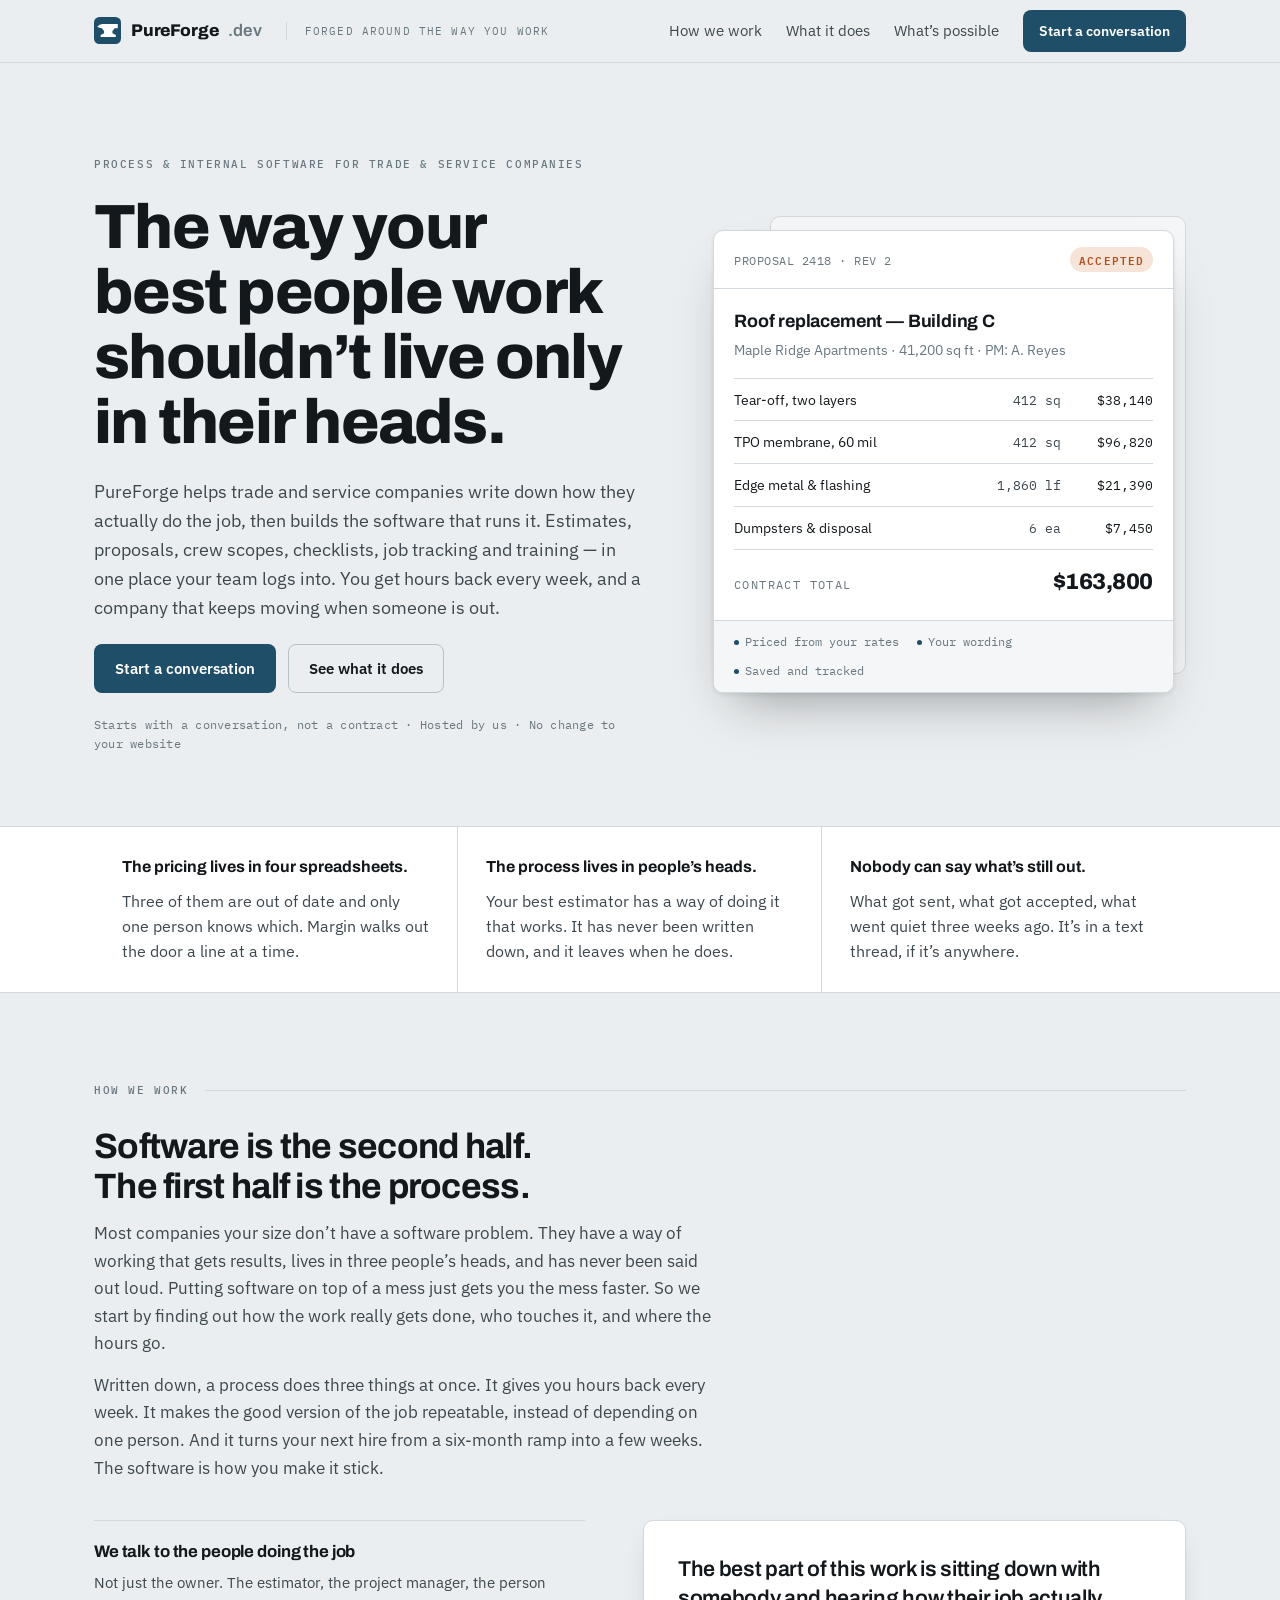
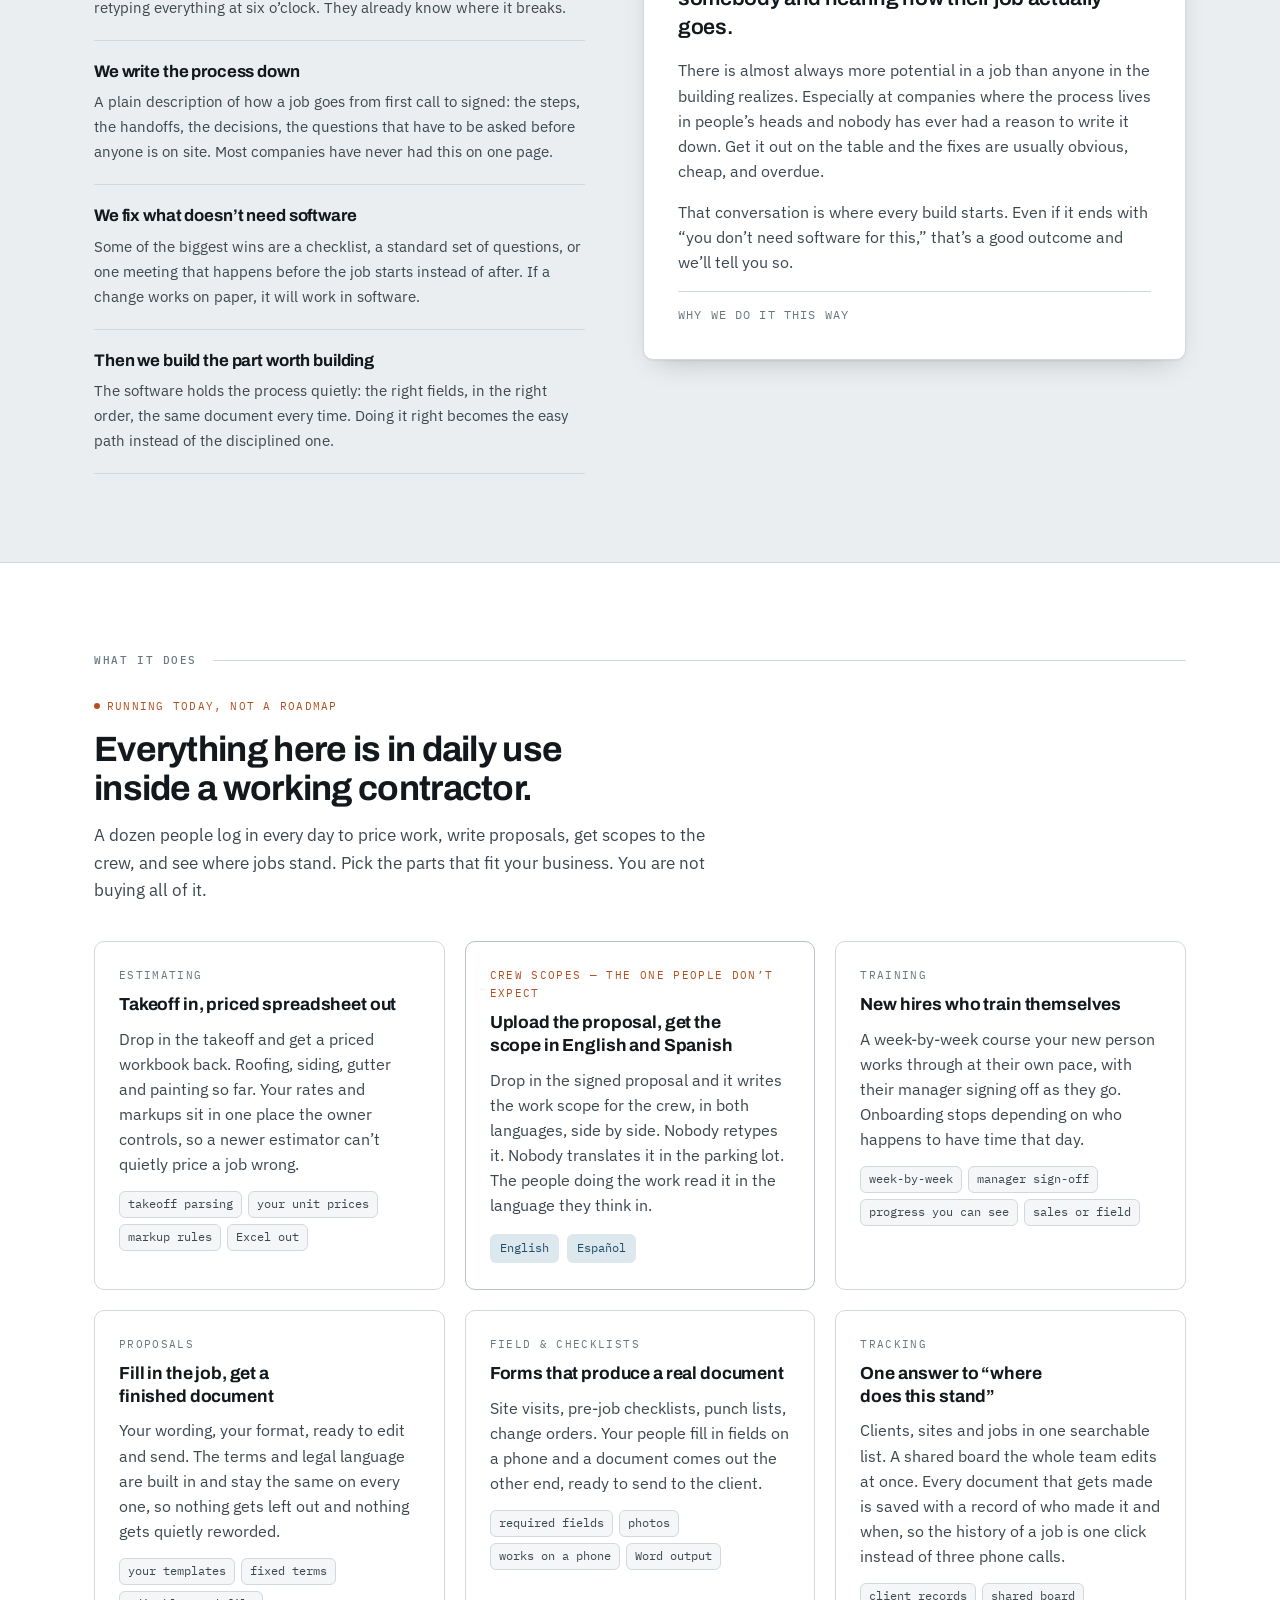
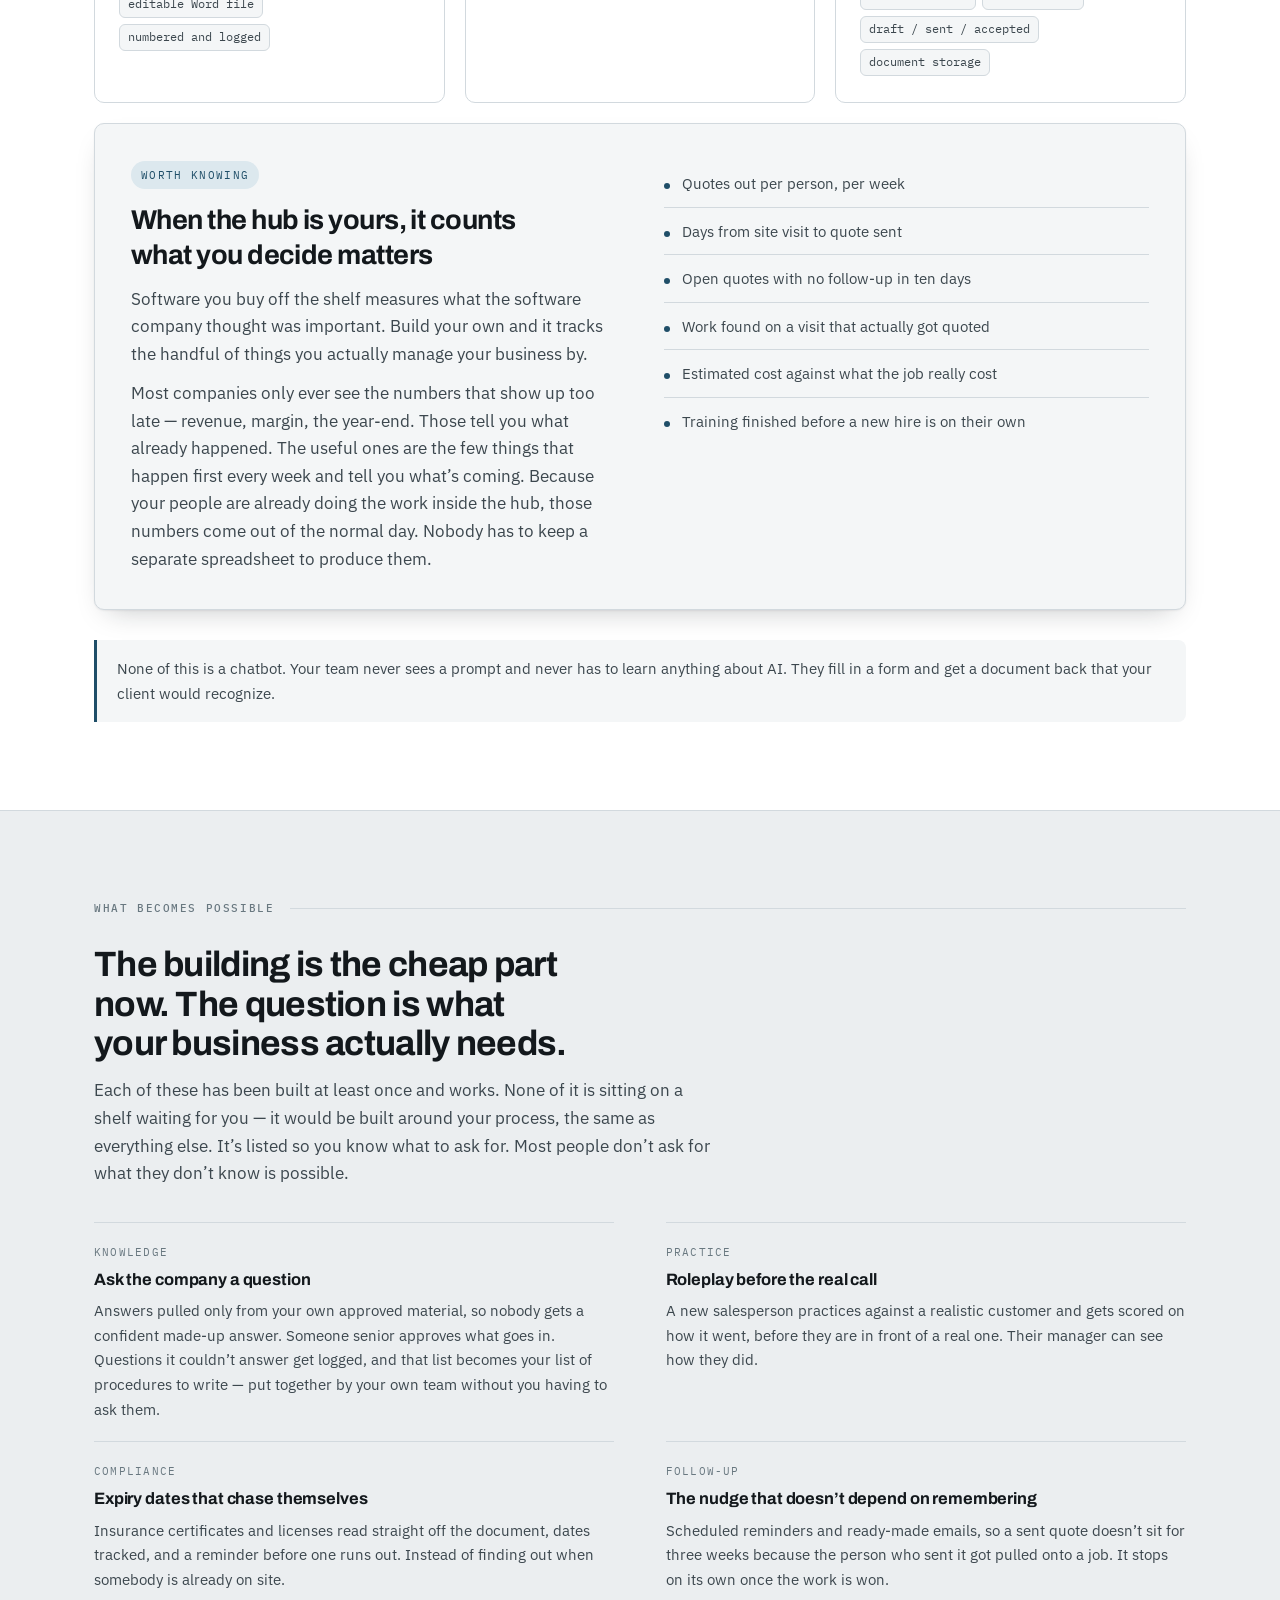
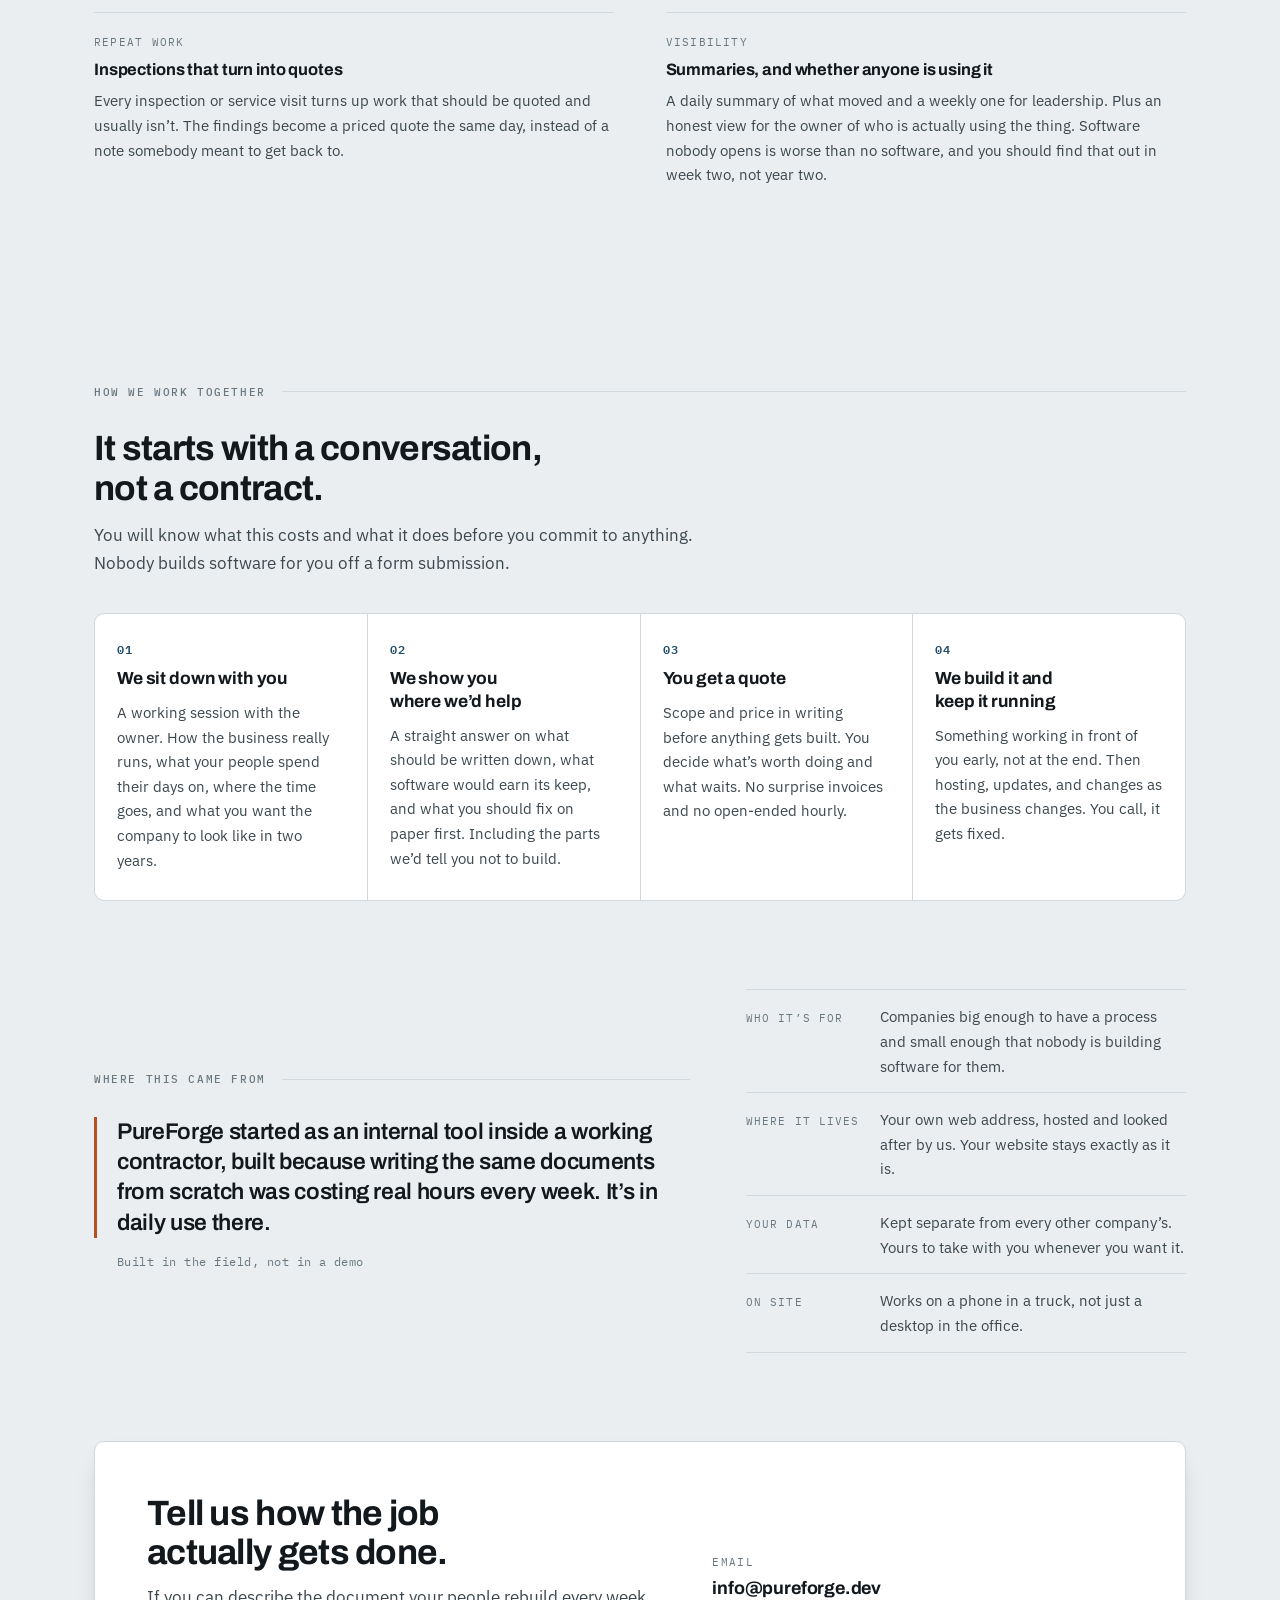
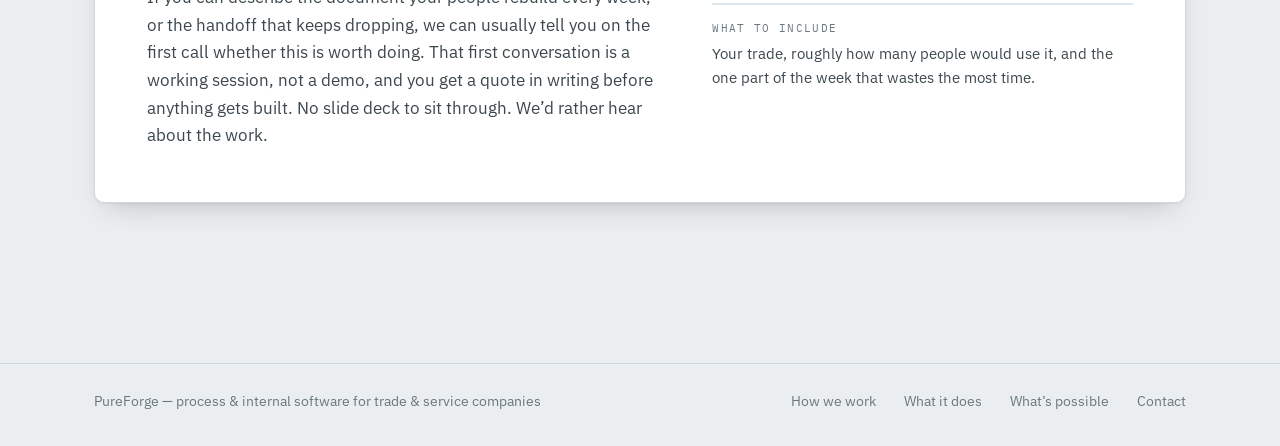
==== commit 63c47d42: "Add KPI panel, drop property companies, sharpen tracking" ====
--- a/index.html
+++ b/index.html
@@ -4,8 +4,8 @@
 <meta charset="utf-8">
 <meta name="viewport" content="width=device-width, initial-scale=1">
 <title>PureForge</title>
-<meta name="description" content="PureForge helps growing trade and property companies write down how they work, then builds the software to run it: estimating, proposals, crew scopes in two languages, checklists, job tracking and training. Built and hosted for you.">
-<meta property="og:title" content="PureForge — internal software for trade and property companies">
+<meta name="description" content="PureForge helps growing trade and service companies write down how they work, then builds the software to run it: estimating, proposals, crew scopes in two languages, checklists, job tracking and training. Built and hosted for you.">
+<meta property="og:title" content="PureForge — process and internal software for trade and service companies">
 <meta property="og:description" content="Estimating, proposals, crew scopes in English and Spanish, checklists, job tracking and training. One place your team logs into. Built on a hub already in daily use inside a working contractor.">
 <meta property="og:type" content="website">
 <meta property="og:url" content="https://www.pureforge.dev/">
@@ -322,6 +322,13 @@
 .next-item h3{font-size:1.03rem}
 .next-item p{font-size:.95rem;color:var(--ink-2)}
 .next-item .k{font-family:var(--mono);font-size:.7rem;letter-spacing:.11em;text-transform:uppercase;color:var(--ink-3)}
+.measure-list{list-style:none;margin:0;padding:0;display:flex;flex-direction:column}
+.measure-list li{
+  padding:11px 0;border-bottom:1px solid var(--line);font-size:.95rem;color:var(--ink-2);
+  display:grid;grid-template-columns:auto 1fr;gap:12px;align-items:baseline;
+}
+.measure-list li:last-child{border-bottom:none}
+.measure-list .m{width:6px;height:6px;border-radius:50%;background:var(--accent);display:inline-block}
 .note-line{
   margin-top:30px;padding:16px 20px;border-left:3px solid var(--accent);
   background:var(--surface-2);font-size:.96rem;color:var(--ink-2);border-radius:0 8px 8px 0;
@@ -352,9 +359,9 @@
   <section class="hero">
     <div class="wrap hero-grid">
       <div class="hero-copy">
-        <span class="eyebrow">Process &amp; internal software for trade &amp; property companies</span>
+        <span class="eyebrow">Process &amp; internal software for trade &amp; service companies</span>
         <h1>The way your best people work shouldn&rsquo;t live only in their heads.</h1>
-        <p class="lede">PureForge helps trade and property companies write down how they actually do the job, then builds the software that runs it. Estimates, proposals, crew scopes, checklists, job tracking and training &mdash; in one place your team logs into. You get hours back every week, and a company that keeps moving when someone is out.</p>
+        <p class="lede">PureForge helps trade and service companies write down how they actually do the job, then builds the software that runs it. Estimates, proposals, crew scopes, checklists, job tracking and training &mdash; in one place your team logs into. You get hours back every week, and a company that keeps moving when someone is out.</p>
         <div class="hero-cta">
           <a class="btn btn-primary" href="#contact">Start a conversation</a>
           <a class="btn btn-ghost" href="#build">See what it does</a>
@@ -500,10 +507,27 @@
         <div class="cap">
           <span class="tag">Tracking</span>
           <h3>One answer to &ldquo;where does this stand&rdquo;</h3>
-          <p>Clients, properties and jobs in one searchable list. A shared board the whole team edits at once. Every document that gets made is saved with a record of who made it and when.</p>
+          <p>Clients, sites and jobs in one searchable list. A shared board the whole team edits at once. Every document that gets made is saved with a record of who made it and when, so the history of a job is one click instead of three phone calls.</p>
           <ul><li>client records</li><li>shared board</li><li>draft / sent / accepted</li><li>document storage</li></ul>
         </div>
 
+      </div>
+
+      <div class="cap-lead" style="background:var(--surface-2);margin-top:20px">
+        <div>
+          <span class="flag">Worth knowing</span>
+          <h3>When the hub is yours, it counts what you decide matters</h3>
+          <p>Software you buy off the shelf measures what the software company thought was important. Build your own and it tracks the handful of things you actually manage your business by.</p>
+          <p>Most companies only ever see the numbers that show up too late &mdash; revenue, margin, the year-end. Those tell you what already happened. The useful ones are the few things that happen first every week and tell you what&rsquo;s coming. Because your people are already doing the work inside the hub, those numbers come out of the normal day. Nobody has to keep a separate spreadsheet to produce them.</p>
+        </div>
+        <ul class="measure-list">
+          <li><span class="m"></span><span>Quotes out per person, per week</span></li>
+          <li><span class="m"></span><span>Days from site visit to quote sent</span></li>
+          <li><span class="m"></span><span>Open quotes with no follow-up in ten days</span></li>
+          <li><span class="m"></span><span>Work found on a visit that actually got quoted</span></li>
+          <li><span class="m"></span><span>Estimated cost against what the job really cost</span></li>
+          <li><span class="m"></span><span>Training finished before a new hire is on their own</span></li>
+        </ul>
       </div>
 
       <p class="note-line">None of this is a chatbot. Your team never sees a prompt and never has to learn anything about AI. They fill in a form and get a document back that your client would recognize.</p>
@@ -589,7 +613,7 @@
     <div class="wrap origin">
       <div>
         <div class="rule-head"><span class="eyebrow">Where this came from</span><span class="line"></span></div>
-        <blockquote>PureForge started as an internal tool inside a working property services company, built because writing the same documents from scratch was costing real hours every week. It&rsquo;s in daily use there.</blockquote>
+        <blockquote>PureForge started as an internal tool inside a working contractor, built because writing the same documents from scratch was costing real hours every week. It&rsquo;s in daily use there.</blockquote>
         <p class="attrib">Built in the field, not in a demo</p>
       </div>
       <div class="facts">
@@ -626,7 +650,7 @@
 
 <footer class="site-foot">
   <div class="wrap foot-bar">
-    <span>PureForge &mdash; process &amp; internal software for trade &amp; property companies</span>
+    <span>PureForge &mdash; process &amp; internal software for trade &amp; service companies</span>
     <span class="spacer"></span>
     <a href="#process">How we work</a>
     <a href="#build">What it does</a>
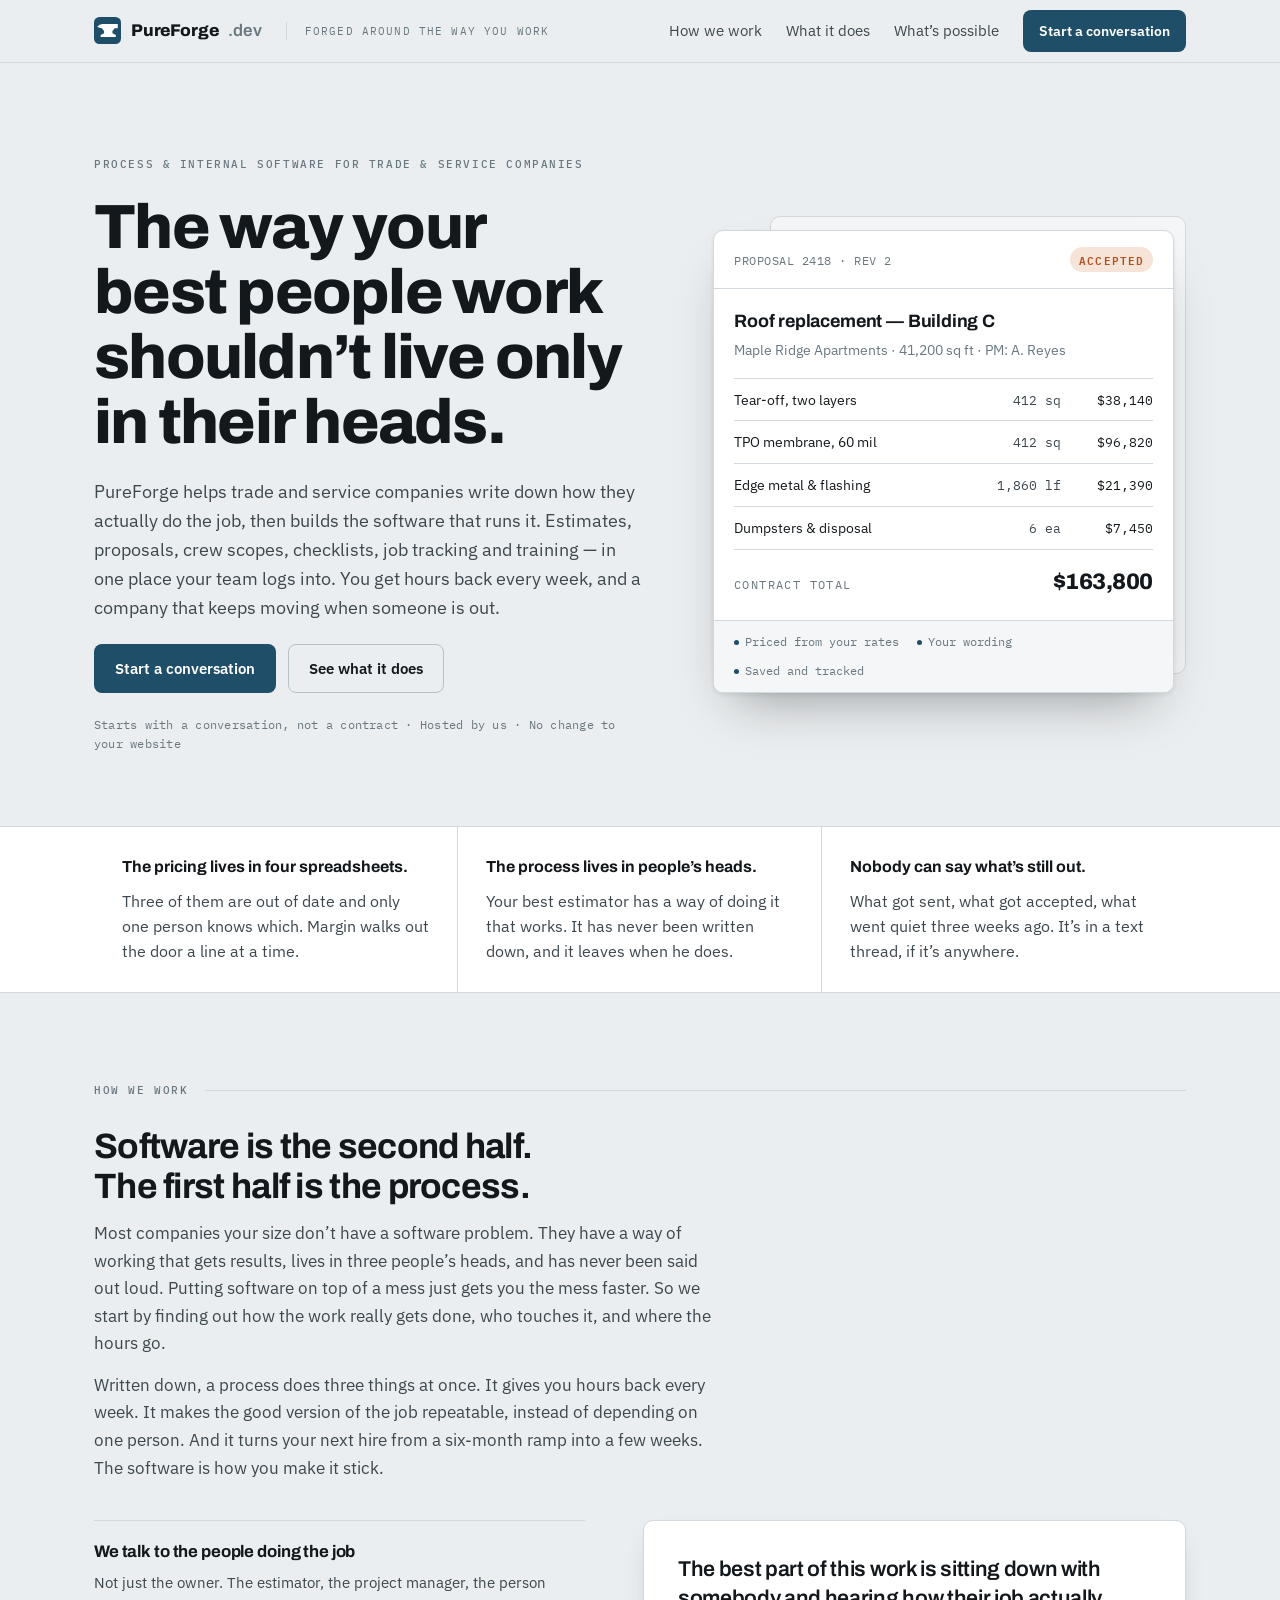
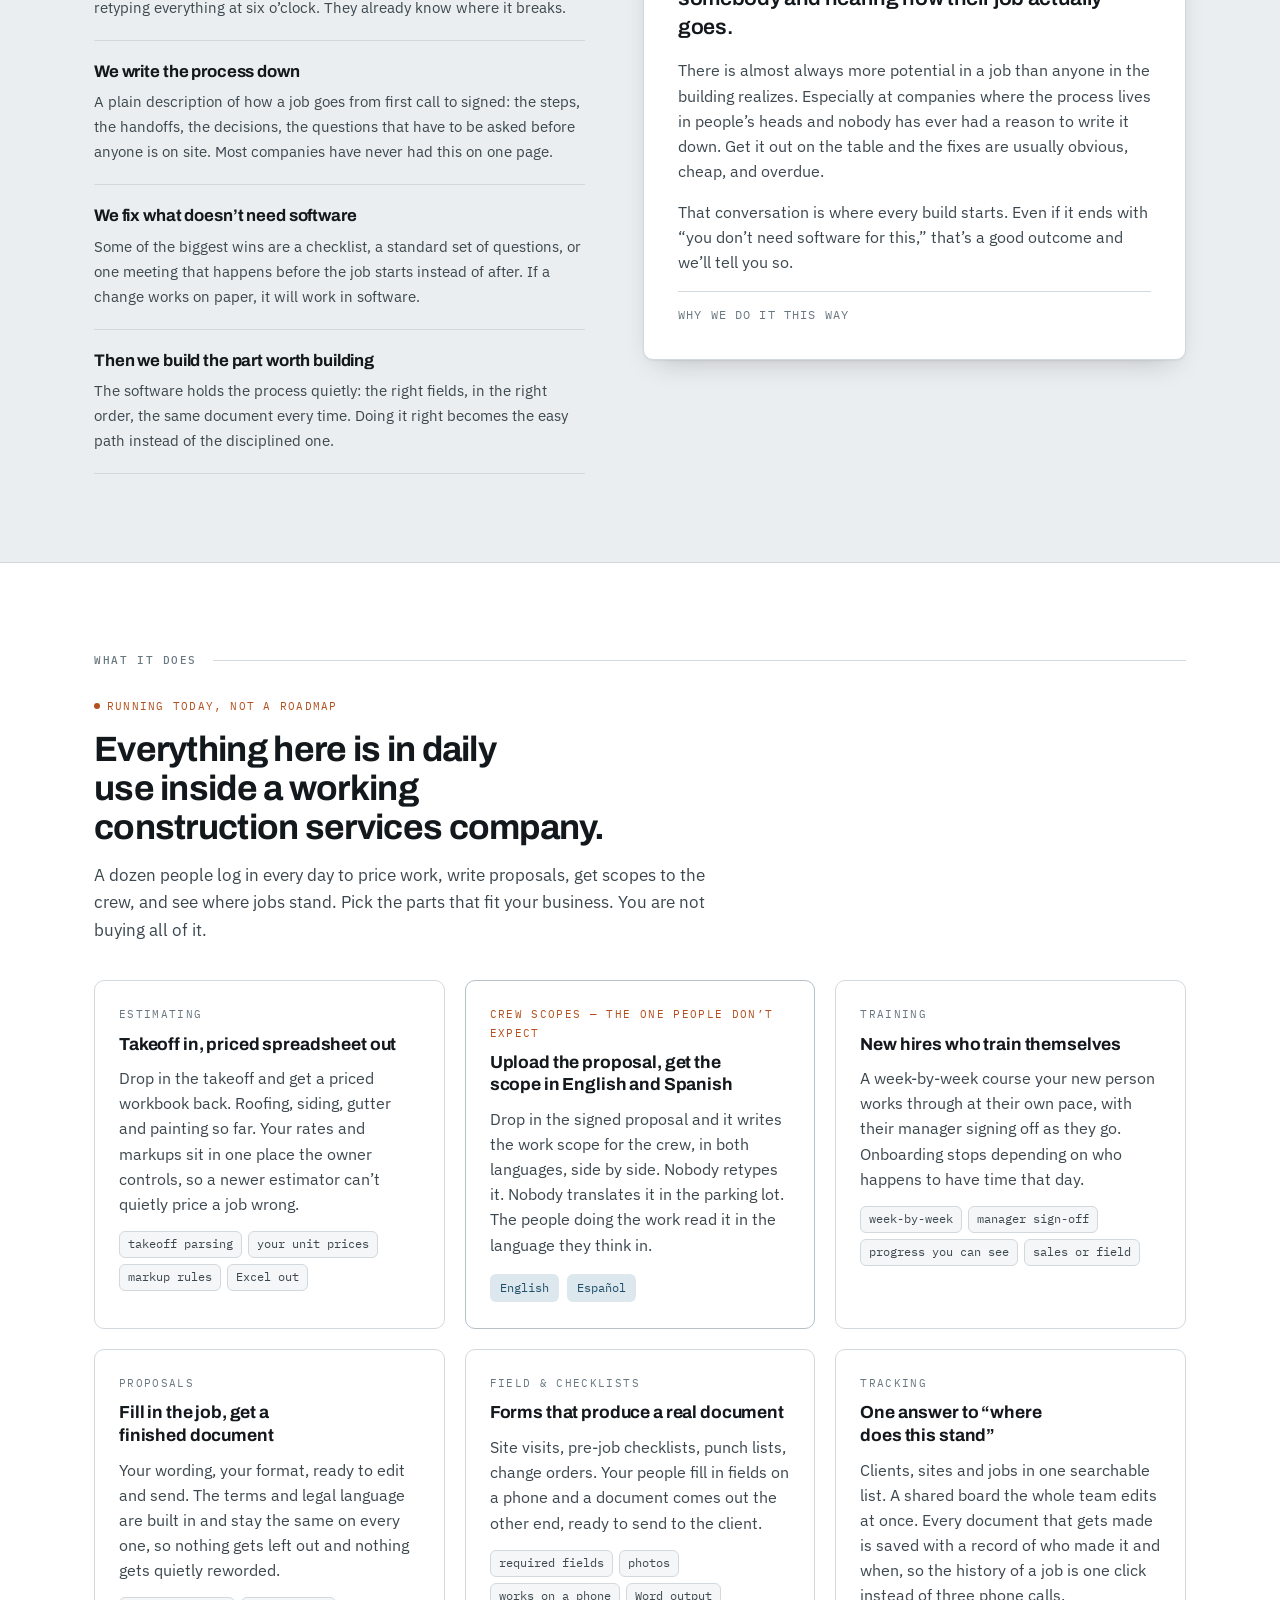
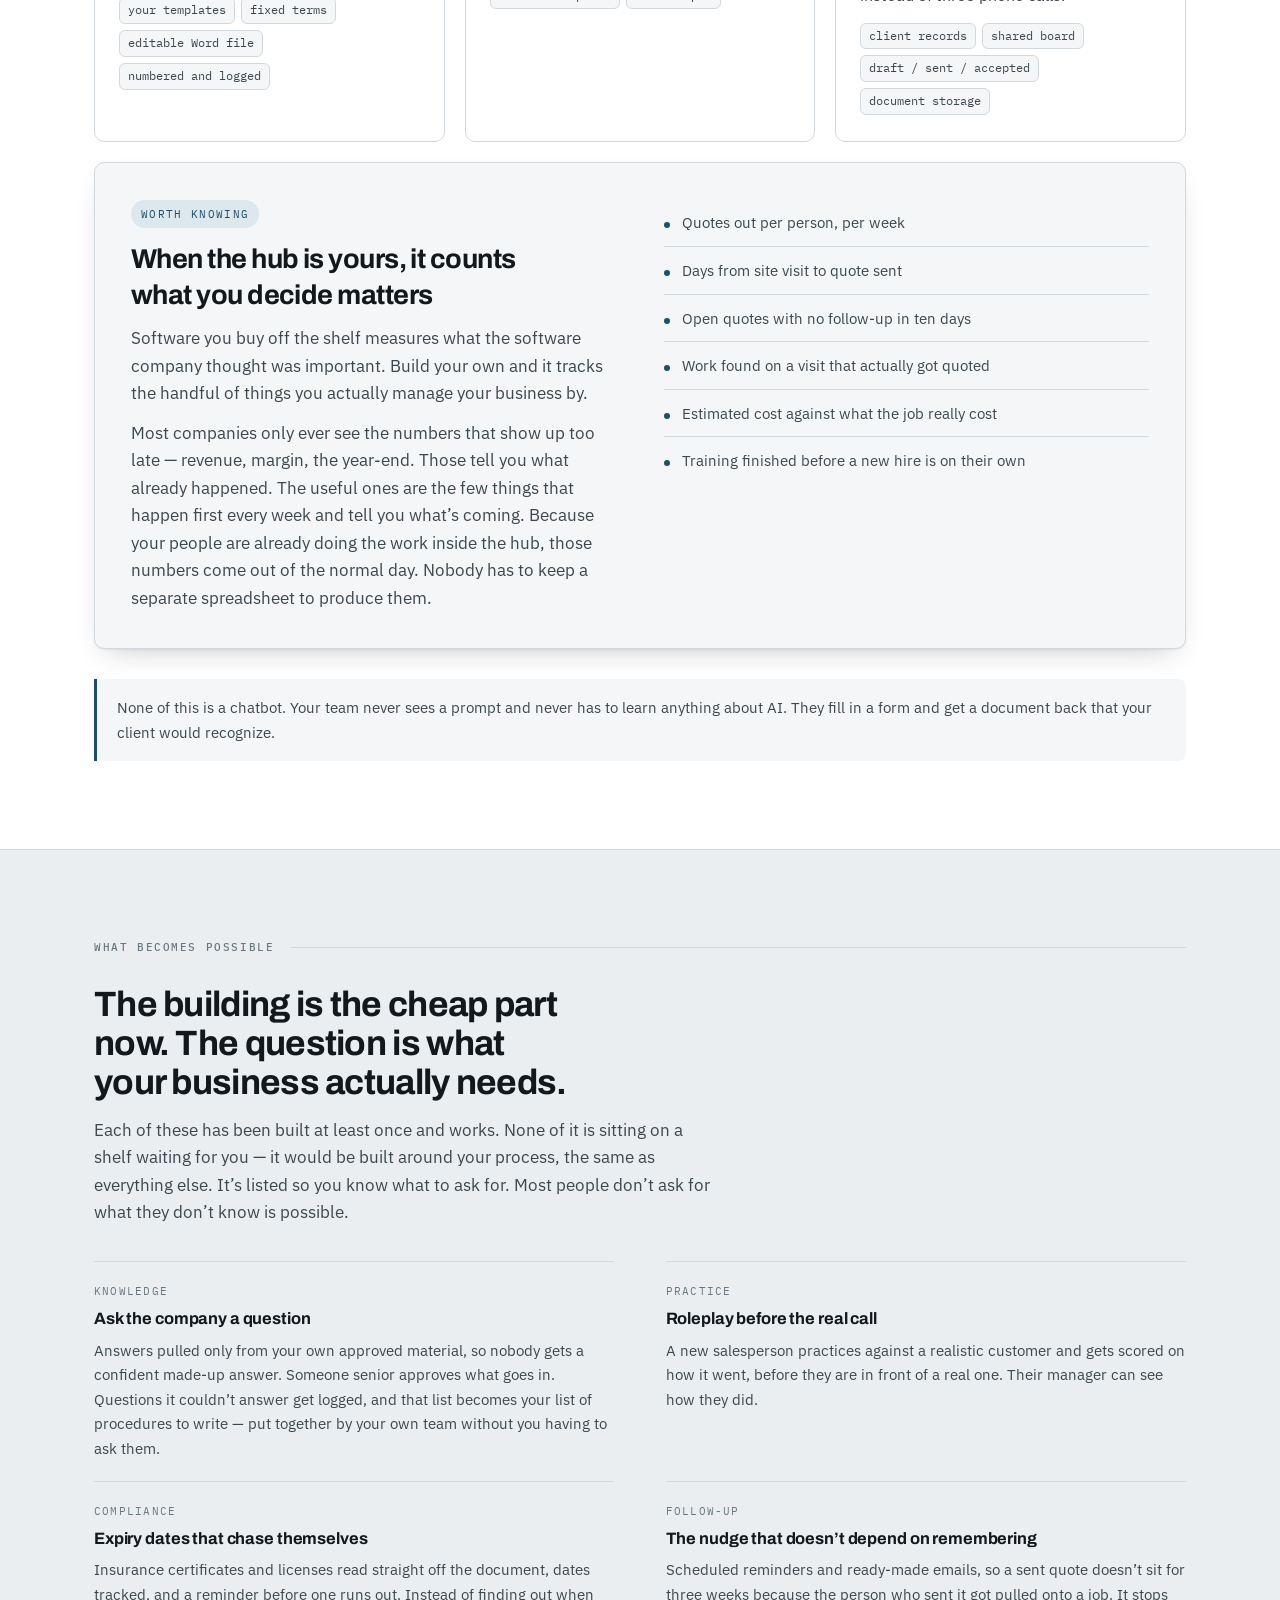
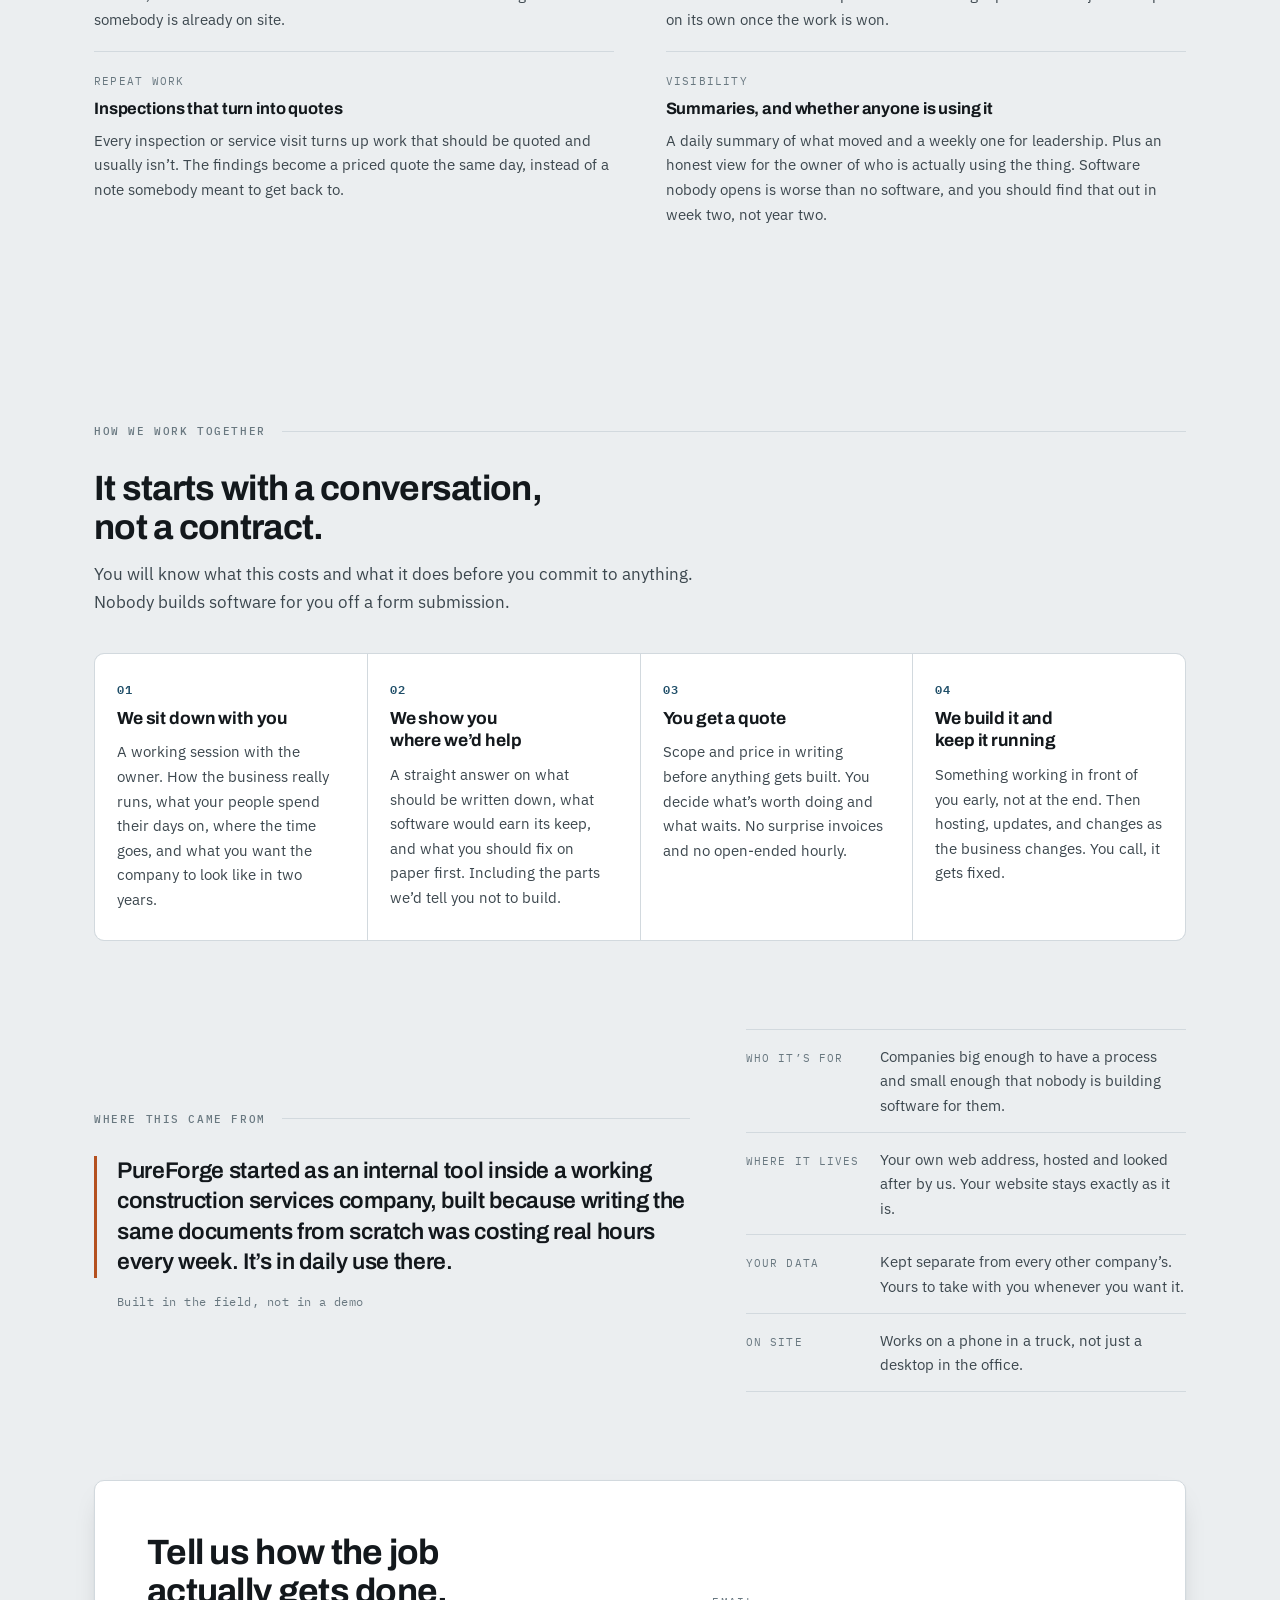
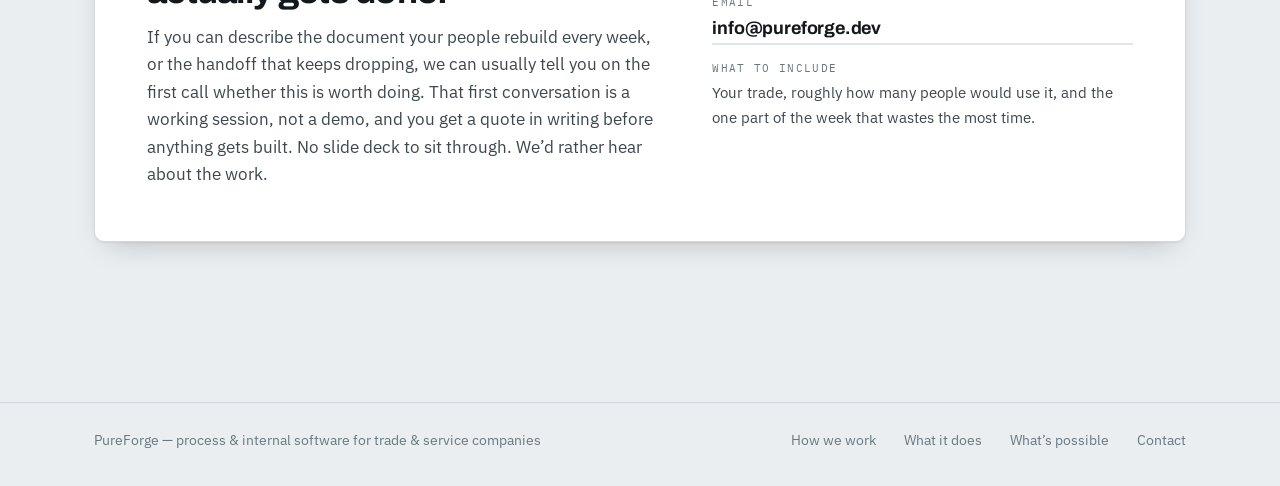
==== commit 3dad6baa: "Add client portfolio section, hidden until first client" ====
--- a/index.html
+++ b/index.html
@@ -6,7 +6,7 @@
 <title>PureForge</title>
 <meta name="description" content="PureForge helps growing trade and service companies write down how they work, then builds the software to run it: estimating, proposals, crew scopes in two languages, checklists, job tracking and training. Built and hosted for you.">
 <meta property="og:title" content="PureForge — process and internal software for trade and service companies">
-<meta property="og:description" content="Estimating, proposals, crew scopes in English and Spanish, checklists, job tracking and training. One place your team logs into. Built on a hub already in daily use inside a working contractor.">
+<meta property="og:description" content="Estimating, proposals, crew scopes in English and Spanish, checklists, job tracking and training. One place your team logs into. Built on a hub already in daily use inside a working construction services company.">
 <meta property="og:type" content="website">
 <meta property="og:url" content="https://www.pureforge.dev/">
 <link rel="icon" href="data:image/svg+xml,%3Csvg xmlns='http://www.w3.org/2000/svg' viewBox='0 0 64 64'%3E%3Crect width='64' height='64' rx='13' fill='%231F4E68'/%3E%3Cg transform='translate(32,32) scale(0.9) translate(-32,-32)'%3E%3Cpath d='M5 22 Q11 15 18 15 L59 15 L59 26 L51 26 L45 33 L45 39 L54 44 L54 49 L14 49 L14 44 L23 39 L23 33 L17 26 Q10 25 5 22 Z' fill='%23ffffff'/%3E%3C/g%3E%3C/svg%3E">
@@ -322,6 +322,33 @@
 .next-item h3{font-size:1.03rem}
 .next-item p{font-size:.95rem;color:var(--ink-2)}
 .next-item .k{font-family:var(--mono);font-size:.7rem;letter-spacing:.11em;text-transform:uppercase;color:var(--ink-3)}
+[hidden]{display:none !important}
+
+/* client portfolio (hidden until there is at least one) */
+.client-grid{margin-top:34px;display:grid;grid-template-columns:repeat(3,minmax(0,1fr));gap:20px}
+@media (max-width:1000px){.client-grid{grid-template-columns:repeat(2,minmax(0,1fr))}}
+@media (max-width:700px){.client-grid{grid-template-columns:1fr}}
+.client{
+  background:var(--surface);border:1px solid var(--line);border-radius:var(--radius);
+  padding:24px;display:flex;flex-direction:column;gap:14px;
+}
+.client .idbar{display:flex;align-items:center;gap:12px}
+.client .logo{
+  width:44px;height:44px;border-radius:8px;flex:none;object-fit:contain;
+  background:var(--surface-2);border:1px solid var(--line);padding:4px;
+}
+.client .initials{
+  width:44px;height:44px;border-radius:8px;flex:none;display:grid;place-items:center;
+  background:var(--accent-soft);color:var(--accent);
+  font-family:var(--display);font-weight:800;font-size:.95rem;letter-spacing:-.01em;
+}
+.client .nm{font-family:var(--display);font-weight:700;font-size:1rem;letter-spacing:-.01em}
+.client .tr{font-family:var(--mono);font-size:.69rem;letter-spacing:.1em;text-transform:uppercase;color:var(--ink-3);margin-top:3px}
+.client .res{
+  font-family:var(--display);font-weight:700;font-size:1.1rem;line-height:1.25;
+  letter-spacing:-.015em;color:var(--ink);
+}
+.client .qt{font-size:.95rem;color:var(--ink-2);border-left:3px solid var(--accent-soft);padding-left:14px}
 .measure-list{list-style:none;margin:0;padding:0;display:flex;flex-direction:column}
 .measure-list li{
   padding:11px 0;border-bottom:1px solid var(--line);font-size:.95rem;color:var(--ink-2);
@@ -463,7 +490,7 @@
       <div class="rule-head"><span class="eyebrow">What it does</span><span class="line"></span></div>
       <div class="sec-intro">
         <span class="live-flag"><i></i>Running today, not a roadmap</span>
-        <h2>Everything here is in daily use inside a working contractor.</h2>
+        <h2>Everything here is in daily use inside a working construction services company.</h2>
         <p>A dozen people log in every day to price work, write proposals, get scopes to the crew, and see where jobs stand. Pick the parts that fit your business. You are not buying all of it.</p>
       </div>
 
@@ -577,6 +604,16 @@
     </div>
   </section>
 
+  <section class="sec" id="clients" hidden style="background:var(--surface);border-block:1px solid var(--line)">
+    <div class="wrap">
+      <div class="rule-head"><span class="eyebrow">Who we work with</span><span class="line"></span></div>
+      <div class="sec-intro">
+        <h2>Companies running on PureForge.</h2>
+      </div>
+      <div class="client-grid" id="client-grid"></div>
+    </div>
+  </section>
+
   <section class="sec" id="how">
     <div class="wrap">
       <div class="rule-head"><span class="eyebrow">How we work together</span><span class="line"></span></div>
@@ -613,7 +650,7 @@
     <div class="wrap origin">
       <div>
         <div class="rule-head"><span class="eyebrow">Where this came from</span><span class="line"></span></div>
-        <blockquote>PureForge started as an internal tool inside a working contractor, built because writing the same documents from scratch was costing real hours every week. It&rsquo;s in daily use there.</blockquote>
+        <blockquote>PureForge started as an internal tool inside a working construction services company, built because writing the same documents from scratch was costing real hours every week. It&rsquo;s in daily use there.</blockquote>
         <p class="attrib">Built in the field, not in a demo</p>
       </div>
       <div class="facts">
@@ -659,5 +696,72 @@
   </div>
 </footer>
 
+<script>
+/* ----------------------------------------------------------------
+   CLIENT LIST
+
+   The "Companies running on PureForge" section stays completely
+   hidden while this list is empty. Add a client and it appears.
+
+   To add one: delete the // from the front of each line in the
+   block below, fill in the details, save, and push.
+
+   logo is optional. Leave it out and their initials are used.
+   To use a logo, put the file in a "logos" folder next to
+   index.html and write it as  logo: "logos/theirname.svg"
+------------------------------------------------------------------ */
+
+const PUREFORGE_CLIENTS = [
+
+  // {
+  //   name:   "Glacier Roofing",
+  //   trade:  "Commercial roofing",
+  //   result: "Saved 14 hours a week on proposals",
+  //   quote:  "It's like we found time nobody knew we had.",
+  //   logo:   "logos/glacier.svg"
+  // },
+
+];
+
+/* --- nothing below here needs editing --- */
+(function () {
+  var section = document.getElementById('clients');
+  var grid = document.getElementById('client-grid');
+  if (!section || !grid) return;
+
+  var list = (typeof PUREFORGE_CLIENTS !== 'undefined' && Array.isArray(PUREFORGE_CLIENTS))
+    ? PUREFORGE_CLIENTS.filter(function (c) { return c && c.name; })
+    : [];
+
+  if (!list.length) { section.hidden = true; return; }
+
+  function esc(t) {
+    return String(t == null ? '' : t)
+      .replace(/&/g, '&amp;').replace(/</g, '&lt;').replace(/>/g, '&gt;')
+      .replace(/"/g, '&quot;').replace(/'/g, '&#39;');
+  }
+  function initials(name) {
+    return String(name).trim().split(/\s+/).slice(0, 2)
+      .map(function (w) { return w.charAt(0).toUpperCase(); }).join('');
+  }
+
+  grid.innerHTML = list.map(function (c) {
+    var badge = c.logo
+      ? '<img class="logo" src="' + esc(c.logo) + '" alt="' + esc(c.name) + ' logo">'
+      : '<span class="initials" aria-hidden="true">' + esc(initials(c.name)) + '</span>';
+    return '<div class="client">' +
+      '<div class="idbar">' + badge +
+        '<div><div class="nm">' + esc(c.name) + '</div>' +
+        (c.trade ? '<div class="tr">' + esc(c.trade) + '</div>' : '') +
+        '</div></div>' +
+      (c.result ? '<p class="res">' + esc(c.result) + '</p>' : '') +
+      (c.quote ? '<p class="qt">&ldquo;' + esc(c.quote) + '&rdquo;</p>' : '') +
+      '</div>';
+  }).join('');
+
+  section.hidden = false;
+})();
+</script>
+
 </body>
 </html>
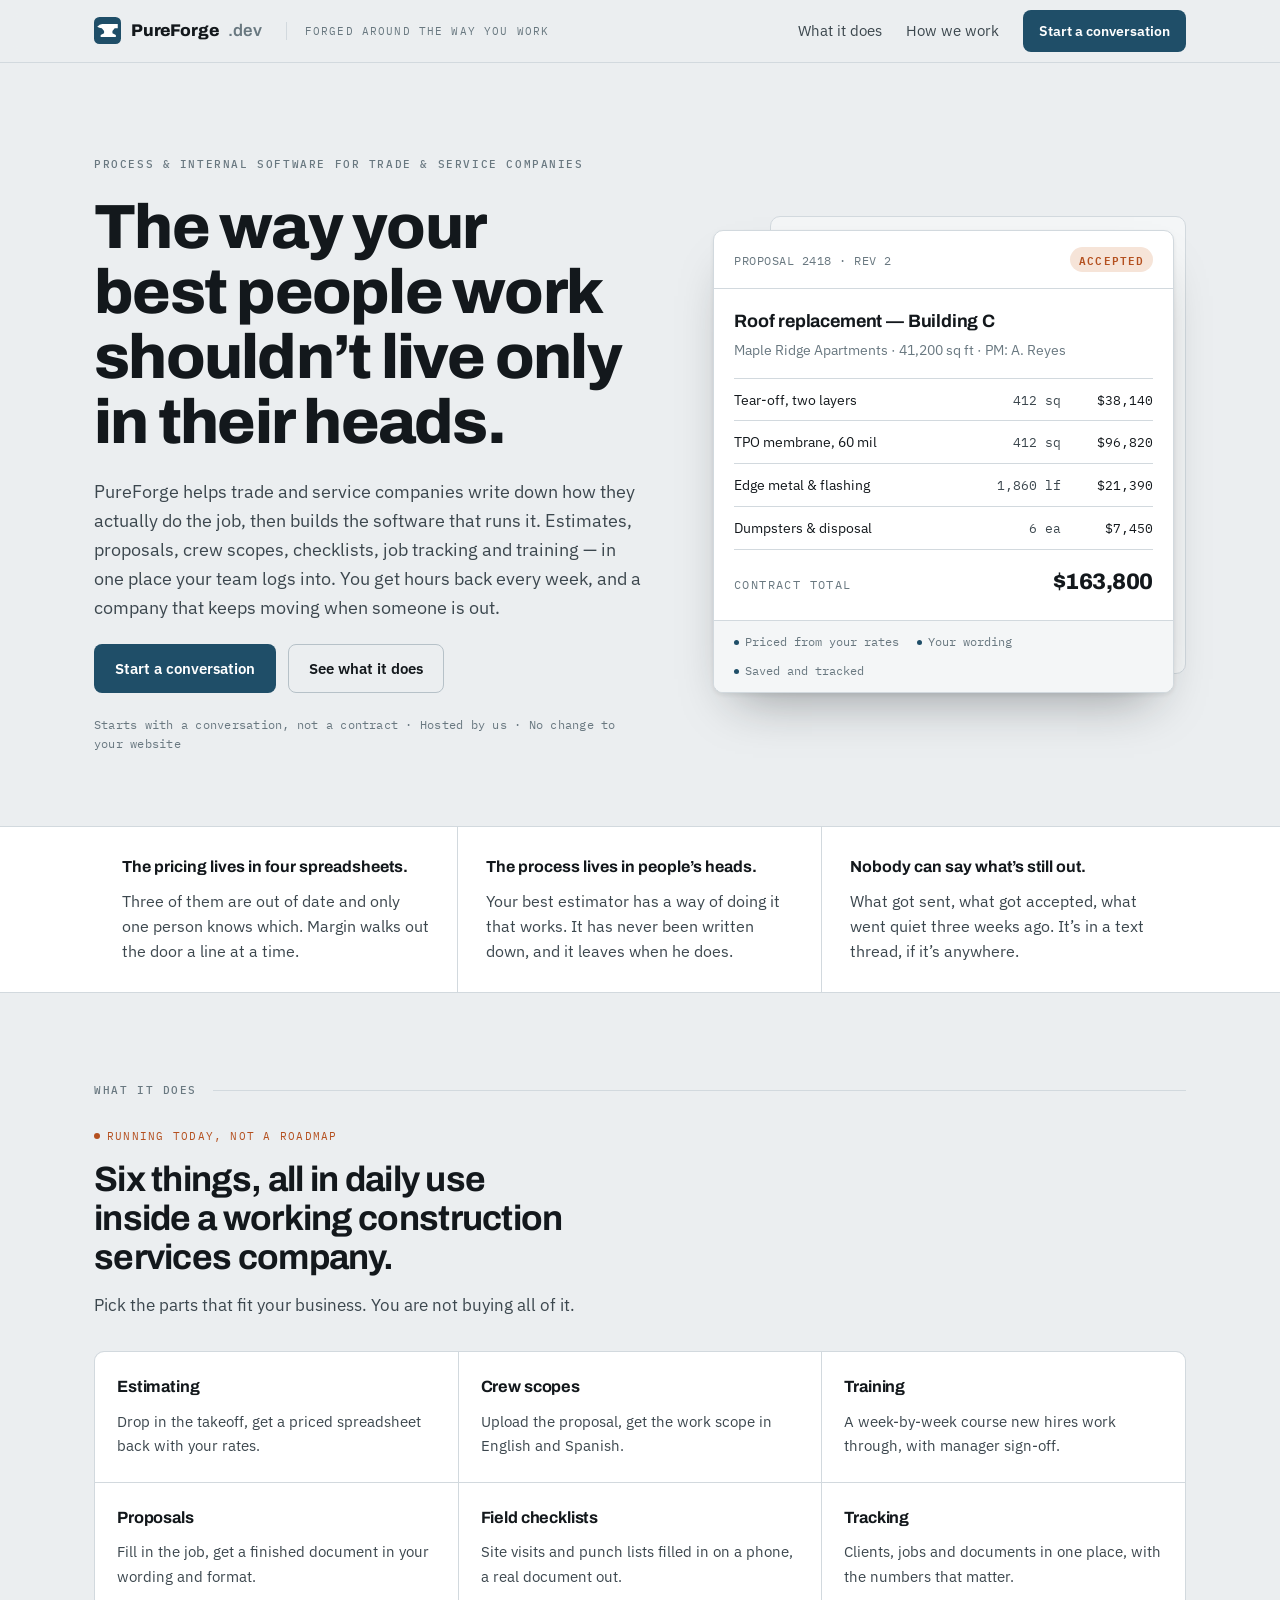
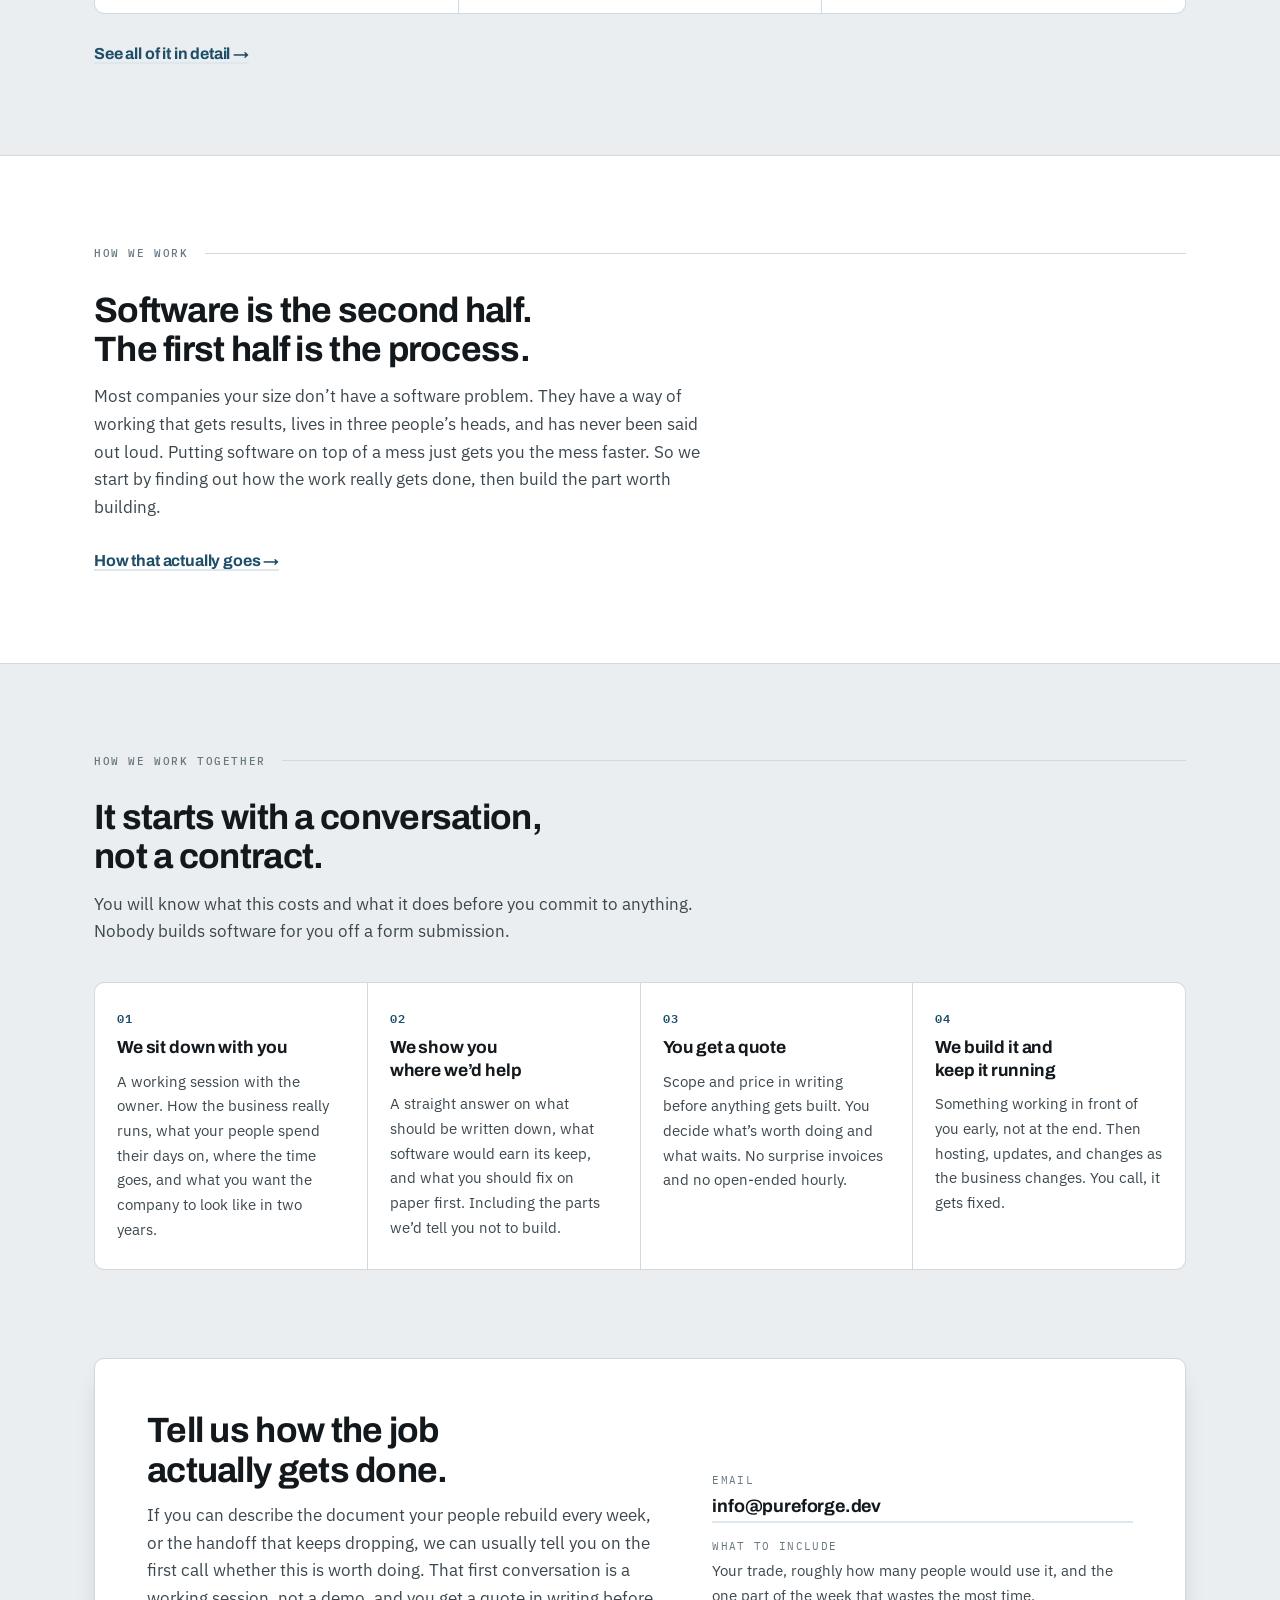
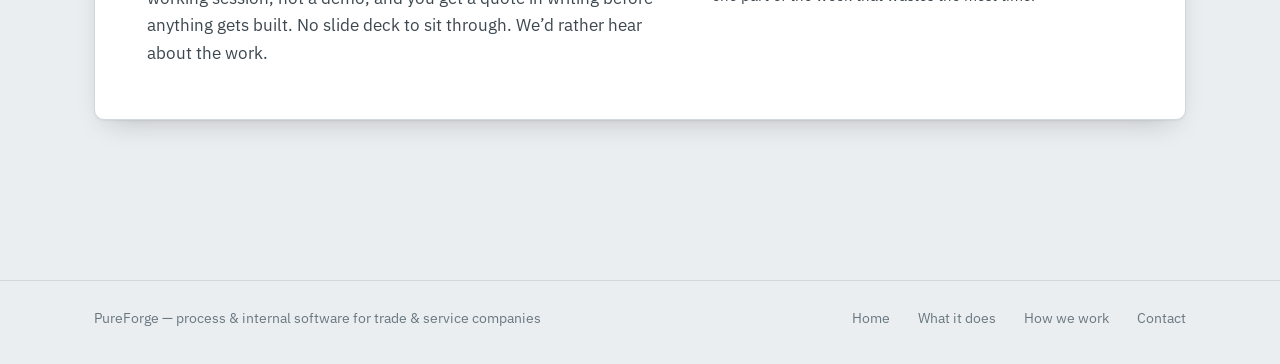
==== commit 57b7f462: "Split into three pages, shared stylesheet, trim home page" ====
--- a/index.html
+++ b/index.html
@@ -4,385 +4,32 @@
 <meta charset="utf-8">
 <meta name="viewport" content="width=device-width, initial-scale=1">
 <title>PureForge</title>
-<meta name="description" content="PureForge helps growing trade and service companies write down how they work, then builds the software to run it: estimating, proposals, crew scopes in two languages, checklists, job tracking and training. Built and hosted for you.">
-<meta property="og:title" content="PureForge — process and internal software for trade and service companies">
-<meta property="og:description" content="Estimating, proposals, crew scopes in English and Spanish, checklists, job tracking and training. One place your team logs into. Built on a hub already in daily use inside a working construction services company.">
+<meta name="description" content="PureForge helps growing trade and service companies write down how they work, then builds the software to run it: estimating, proposals, crew scopes in two languages, checklists, job tracking and training.">
+<meta property="og:title" content="PureForge">
+<meta property="og:description" content="Estimating, proposals, crew scopes in English and Spanish, checklists, job tracking and training. One place your team logs into.">
 <meta property="og:type" content="website">
 <meta property="og:url" content="https://www.pureforge.dev/">
 <link rel="icon" href="data:image/svg+xml,%3Csvg xmlns='http://www.w3.org/2000/svg' viewBox='0 0 64 64'%3E%3Crect width='64' height='64' rx='13' fill='%231F4E68'/%3E%3Cg transform='translate(32,32) scale(0.9) translate(-32,-32)'%3E%3Cpath d='M5 22 Q11 15 18 15 L59 15 L59 26 L51 26 L45 33 L45 39 L54 44 L54 49 L14 49 L14 44 L23 39 L23 33 L17 26 Q10 25 5 22 Z' fill='%23ffffff'/%3E%3C/g%3E%3C/svg%3E">
 <link rel="preconnect" href="https://fonts.googleapis.com">
 <link rel="preconnect" href="https://fonts.gstatic.com" crossorigin>
 <link rel="stylesheet" href="https://fonts.googleapis.com/css2?family=Archivo:wght@500;600;700;800&family=IBM+Plex+Mono:wght@400;500;600&family=IBM+Plex+Sans:wght@400;500;600&display=swap">
-<style>
-:root{
-  --ground:#EBEEF0;
-  --surface:#FFFFFF;
-  --surface-2:#F4F6F7;
-  --ink:#13181C;
-  --ink-2:#3C474E;
-  --ink-3:#697880;
-  --line:#D2D9DE;
-  --line-strong:#B6C1C8;
-  --accent:#1F4E68;
-  --accent-soft:#DCE8EE;
-  --accent-ink:#FFFFFF;
-  --ember:#B4501F;
-  --ember-soft:#F6E4D8;
-  --shadow:0 1px 2px rgba(19,24,28,.06), 0 12px 28px -14px rgba(19,24,28,.28);
-  --shadow-lift:0 2px 4px rgba(19,24,28,.07), 0 26px 50px -22px rgba(19,24,28,.40);
-  --radius:10px;
-  --maxw:1140px;
-  --display:"Archivo","Helvetica Neue",Arial,sans-serif;
-  --body:"IBM Plex Sans","Segoe UI",Helvetica,Arial,sans-serif;
-  --mono:"IBM Plex Mono",ui-monospace,SFMono-Regular,Menlo,monospace;
-}
-@media (prefers-color-scheme: dark){
-  :root:not([data-theme="light"]){
-    --ground:#0E1316;
-    --surface:#161C21;
-    --surface-2:#1C242A;
-    --ink:#E7ECEF;
-    --ink-2:#B3BFC6;
-    --ink-3:#84949C;
-    --line:#2A343B;
-    --line-strong:#3B4850;
-    --accent:#77B4D2;
-    --accent-soft:#1B2E3A;
-    --accent-ink:#0E1316;
-    --ember:#E08C5C;
-    --ember-soft:#2E211A;
-    --shadow:0 1px 2px rgba(0,0,0,.4), 0 12px 28px -14px rgba(0,0,0,.7);
-    --shadow-lift:0 2px 4px rgba(0,0,0,.45), 0 26px 50px -22px rgba(0,0,0,.8);
-  }
-}
-:root[data-theme="dark"]{
-  --ground:#0E1316;
-  --surface:#161C21;
-  --surface-2:#1C242A;
-  --ink:#E7ECEF;
-  --ink-2:#B3BFC6;
-  --ink-3:#84949C;
-  --line:#2A343B;
-  --line-strong:#3B4850;
-  --accent:#77B4D2;
-  --accent-soft:#1B2E3A;
-  --accent-ink:#0E1316;
-  --ember:#E08C5C;
-  --ember-soft:#2E211A;
-  --shadow:0 1px 2px rgba(0,0,0,.4), 0 12px 28px -14px rgba(0,0,0,.7);
-  --shadow-lift:0 2px 4px rgba(0,0,0,.45), 0 26px 50px -22px rgba(0,0,0,.8);
-}
-
-*{box-sizing:border-box}
-html{-webkit-text-size-adjust:100%}
-body{
-  margin:0;
-  background:var(--ground);
-  color:var(--ink);
-  font-family:var(--body);
-  font-size:17px;
-  line-height:1.62;
-  -webkit-font-smoothing:antialiased;
-}
-img{max-width:100%}
-a{color:inherit}
-h1,h2,h3{font-family:var(--display);text-wrap:balance;margin:0}
-h1{font-size:clamp(2.3rem,5.2vw,3.9rem);font-weight:800;line-height:1.04;letter-spacing:-.028em}
-h2{font-size:clamp(1.55rem,3.1vw,2.2rem);font-weight:700;line-height:1.12;letter-spacing:-.02em}
-h3{font-size:1.09rem;font-weight:700;line-height:1.3;letter-spacing:-.008em}
-p{margin:0}
-
-.wrap{width:100%;max-width:var(--maxw);margin:0 auto;padding-inline:24px}
-.eyebrow{
-  font-family:var(--mono);font-size:.71rem;font-weight:500;letter-spacing:.14em;
-  text-transform:uppercase;color:var(--ink-3);
-}
-.rule-head{display:flex;align-items:center;gap:16px;margin-bottom:28px}
-.rule-head .line{flex:1;height:1px;background:var(--line)}
-
-/* ---------- header ---------- */
-.site-head{
-  position:sticky;top:0;z-index:20;
-  background:color-mix(in srgb, var(--ground) 88%, transparent);
-  backdrop-filter:saturate(140%) blur(8px);
-  border-bottom:1px solid var(--line);
-}
-.site-head .bar{display:flex;align-items:center;gap:24px;min-height:62px}
-.brand{display:flex;align-items:center;gap:10px;text-decoration:none;font-family:var(--display);font-weight:800;letter-spacing:-.01em;font-size:1.06rem}
-.brand .mark{width:27px;height:27px;display:block;flex:none}
-.brand .mark .plate{fill:var(--accent)}
-.brand .mark .anvil{fill:var(--accent-ink)}
-.brand .dev{color:var(--ink-3);font-weight:600}
-.tagline{
-  font-family:var(--mono);font-size:.715rem;letter-spacing:.1em;text-transform:uppercase;
-  color:var(--ink-3);padding-left:18px;border-left:1px solid var(--line);white-space:nowrap;
-}
-@media (max-width:1080px){.tagline{display:none}}
-.nav{margin-left:auto;display:flex;align-items:center;gap:24px}
-.nav a{font-size:.93rem;color:var(--ink-2);text-decoration:none}
-.nav a:hover{color:var(--ink)}
-.nav a.btn-primary{color:var(--accent-ink);font-size:.9rem}
-.nav a.btn-primary:hover{color:var(--accent-ink)}
-@media (max-width:860px){.nav .hide-sm{display:none}}
-
-.btn{
-  display:inline-flex;align-items:center;gap:8px;
-  font-family:var(--body);font-size:.95rem;font-weight:600;
-  padding:11px 20px;border-radius:8px;text-decoration:none;border:1px solid transparent;
-  transition:transform .12s ease, background .15s ease, border-color .15s ease;
-}
-.btn-primary{background:var(--accent);color:var(--accent-ink)}
-.btn-primary:hover{transform:translateY(-1px)}
-.btn-ghost{border-color:var(--line-strong);color:var(--ink)}
-.btn-ghost:hover{border-color:var(--ink-3);background:var(--surface)}
-.btn-sm{padding:8px 15px;font-size:.9rem}
-a:focus-visible,button:focus-visible{outline:2px solid var(--accent);outline-offset:3px;border-radius:6px}
-
-/* ---------- hero ---------- */
-.hero{padding-block:clamp(52px,8vw,92px) clamp(40px,6vw,72px)}
-.hero-grid{display:grid;grid-template-columns:minmax(0,1.08fr) minmax(0,.92fr);gap:clamp(32px,5vw,64px);align-items:center}
-@media (max-width:900px){.hero-grid{grid-template-columns:1fr;gap:44px}}
-.hero-copy{display:flex;flex-direction:column;gap:22px;align-items:flex-start}
-.hero-copy p.lede{font-size:1.12rem;color:var(--ink-2);max-width:34em}
-.hero-cta{display:flex;flex-wrap:wrap;gap:12px;align-items:center}
-.hero-note{font-family:var(--mono);font-size:.76rem;color:var(--ink-3);letter-spacing:.02em}
-
-/* proposal mock */
-.mock{position:relative;padding-top:14px;padding-right:12px}
-.mock .behind{
-  position:absolute;inset:0 0 auto auto;top:0;right:0;width:88%;height:96%;
-  background:var(--surface-2);border:1px solid var(--line);border-radius:var(--radius);
-}
-.doc{
-  position:relative;background:var(--surface);border:1px solid var(--line);
-  border-radius:var(--radius);box-shadow:var(--shadow-lift);overflow:hidden;
-}
-.doc-top{display:flex;align-items:baseline;gap:12px;padding:16px 20px;border-bottom:1px solid var(--line)}
-.doc-top .job{font-family:var(--mono);font-size:.78rem;color:var(--ink-3);letter-spacing:.04em}
-.doc-top .chip{
-  margin-left:auto;font-family:var(--mono);font-size:.68rem;font-weight:600;letter-spacing:.1em;
-  text-transform:uppercase;color:var(--ember);background:var(--ember-soft);
-  padding:4px 9px;border-radius:999px;
-}
-.doc-body{padding:18px 20px 20px}
-.doc-title{font-family:var(--display);font-weight:700;font-size:1.12rem;letter-spacing:-.01em}
-.doc-sub{font-size:.9rem;color:var(--ink-3);margin-top:2px}
-.doc-lines{margin-top:16px;border-top:1px solid var(--line)}
-.doc-line{
-  display:grid;grid-template-columns:1fr auto auto;gap:14px;align-items:baseline;
-  padding:9px 0;border-bottom:1px solid var(--line);font-size:.9rem;
-}
-.doc-line .qty,.doc-line .amt{font-family:var(--mono);font-variant-numeric:tabular-nums;color:var(--ink-2);font-size:.84rem}
-.doc-line .amt{min-width:78px;text-align:right;color:var(--ink)}
-.doc-total{display:flex;align-items:baseline;gap:14px;padding-top:14px}
-.doc-total .lab{font-family:var(--mono);font-size:.72rem;letter-spacing:.12em;text-transform:uppercase;color:var(--ink-3)}
-.doc-total .val{margin-left:auto;font-family:var(--display);font-weight:800;font-size:1.4rem;font-variant-numeric:tabular-nums;letter-spacing:-.02em}
-.doc-foot{
-  display:flex;flex-wrap:wrap;gap:10px 18px;padding:12px 20px;border-top:1px solid var(--line);
-  background:var(--surface-2);font-family:var(--mono);font-size:.72rem;color:var(--ink-3);
-}
-.doc-foot span{display:inline-flex;align-items:center;gap:6px}
-.dot{width:5px;height:5px;border-radius:50%;background:var(--accent);display:inline-block}
-
-/* ---------- problem band ---------- */
-.band{border-block:1px solid var(--line);background:var(--surface)}
-.band-inner{display:grid;grid-template-columns:repeat(3,minmax(0,1fr));gap:0}
-@media (max-width:820px){.band-inner{grid-template-columns:1fr}}
-.band-cell{padding:26px 28px 28px;border-right:1px solid var(--line)}
-.band-cell:last-child{border-right:none}
-@media (max-width:820px){
-  .band-cell{border-right:none;border-bottom:1px solid var(--line)}
-  .band-cell:last-child{border-bottom:none}
-}
-.band-cell p{color:var(--ink-2);font-size:.97rem;margin-top:8px}
-.band-cell strong{font-family:var(--display);font-weight:700;color:var(--ink);font-size:1rem}
-
-/* ---------- sections ---------- */
-section{scroll-margin-top:78px}
-.sec{padding-block:clamp(56px,7.5vw,88px)}
-.sec-intro{max-width:62ch;display:flex;flex-direction:column;gap:14px}
-.sec-intro p{color:var(--ink-2)}
-
-/* process */
-.proc-grid{margin-top:38px;display:grid;grid-template-columns:minmax(0,.95fr) minmax(0,1.05fr);gap:clamp(28px,4.5vw,60px);align-items:start}
-@media (max-width:900px){.proc-grid{grid-template-columns:1fr;gap:30px}}
-.proc-list{display:flex;flex-direction:column;gap:0;margin:0;padding:0;list-style:none;border-top:1px solid var(--line)}
-.proc-list li{padding:20px 0;border-bottom:1px solid var(--line);display:flex;flex-direction:column;gap:7px}
-.proc-list h3{font-size:1.05rem}
-.proc-list p{font-size:.96rem;color:var(--ink-2)}
-.pull{
-  background:var(--surface);border:1px solid var(--line);border-radius:var(--radius);
-  padding:clamp(24px,3.2vw,34px);box-shadow:var(--shadow);display:flex;flex-direction:column;gap:16px;
-}
-.pull .quote{
-  font-family:var(--display);font-weight:600;font-size:clamp(1.12rem,1.9vw,1.34rem);
-  line-height:1.36;letter-spacing:-.015em;
-}
-.pull p.small{font-size:.97rem;color:var(--ink-2)}
-.pull .sig{font-family:var(--mono);font-size:.72rem;letter-spacing:.1em;text-transform:uppercase;color:var(--ink-3);border-top:1px solid var(--line);padding-top:14px}
-
-/* capabilities */
-.cap-lead{
-  margin-top:36px;display:grid;grid-template-columns:minmax(0,1fr) minmax(0,1fr);
-  gap:clamp(24px,4vw,48px);align-items:start;
-  background:var(--surface);border:1px solid var(--line);border-radius:var(--radius);
-  padding:clamp(24px,3.4vw,36px);box-shadow:var(--shadow);
-}
-@media (max-width:820px){.cap-lead{grid-template-columns:1fr;gap:24px}}
-.cap-lead .flag{
-  display:inline-flex;align-items:center;gap:8px;font-family:var(--mono);font-size:.7rem;
-  letter-spacing:.12em;text-transform:uppercase;color:var(--accent);
-  background:var(--accent-soft);padding:5px 10px;border-radius:999px;margin-bottom:14px;
-}
-.cap-lead h3{font-size:clamp(1.3rem,2.4vw,1.7rem);letter-spacing:-.02em}
-.cap-lead p{margin-top:12px;color:var(--ink-2)}
-.steplist{display:flex;flex-direction:column;gap:0;margin:0;padding:0;list-style:none}
-.steplist li{
-  display:grid;grid-template-columns:auto 1fr;gap:14px;align-items:baseline;
-  padding:11px 0;border-bottom:1px solid var(--line);font-size:.96rem;color:var(--ink-2);
-}
-.steplist li:last-child{border-bottom:none}
-.steplist .k{font-family:var(--mono);font-size:.74rem;color:var(--ink-3);letter-spacing:.08em}
-
-.cap-grid{margin-top:36px;display:grid;grid-template-columns:repeat(3,minmax(0,1fr));gap:20px}
-@media (max-width:1000px){.cap-grid{grid-template-columns:repeat(2,minmax(0,1fr))}}
-@media (max-width:700px){.cap-grid{grid-template-columns:1fr}}
-.cap{
-  background:var(--surface);border:1px solid var(--line);border-radius:var(--radius);
-  padding:24px 24px 26px;display:flex;flex-direction:column;gap:10px;
-}
-.cap .tag{font-family:var(--mono);font-size:.7rem;letter-spacing:.12em;text-transform:uppercase;color:var(--ink-3)}
-.cap p{color:var(--ink-2);font-size:.97rem}
-.cap ul{margin:4px 0 0;padding-left:0;list-style:none;display:flex;flex-wrap:wrap;gap:6px}
-.cap ul li{
-  font-family:var(--mono);font-size:.73rem;color:var(--ink-2);
-  border:1px solid var(--line);border-radius:6px;padding:3px 8px;background:var(--surface-2);
-}
-
-/* how it works */
-.steps{margin-top:36px;display:grid;grid-template-columns:repeat(4,minmax(0,1fr));gap:1px;background:var(--line);border:1px solid var(--line);border-radius:var(--radius);overflow:hidden}
-@media (max-width:900px){.steps{grid-template-columns:repeat(2,minmax(0,1fr))}}
-@media (max-width:560px){.steps{grid-template-columns:1fr}}
-.step{background:var(--surface);padding:26px 22px 28px;display:flex;flex-direction:column;gap:9px}
-.step .n{font-family:var(--mono);font-size:.74rem;font-weight:600;color:var(--accent);letter-spacing:.1em}
-.step p{font-size:.95rem;color:var(--ink-2)}
-
-/* facts */
-.origin{display:grid;grid-template-columns:minmax(0,1.15fr) minmax(0,.85fr);gap:clamp(28px,4.5vw,56px);align-items:center}
-@media (max-width:900px){.origin{grid-template-columns:1fr;gap:28px}}
-@media (max-width:480px){.fact{grid-template-columns:1fr;gap:4px}}
-.origin blockquote{
-  margin:0;font-family:var(--display);font-weight:600;font-size:clamp(1.15rem,2.1vw,1.42rem);
-  line-height:1.34;letter-spacing:-.015em;border-left:3px solid var(--ember);padding-left:20px;
-}
-.origin .attrib{margin-top:14px;font-family:var(--mono);font-size:.75rem;color:var(--ink-3);letter-spacing:.04em;padding-left:23px}
-.facts{display:flex;flex-direction:column;gap:0;border-top:1px solid var(--line)}
-.fact{display:grid;grid-template-columns:118px 1fr;gap:16px;padding:14px 0;border-bottom:1px solid var(--line);align-items:baseline}
-.fact .lab{font-family:var(--mono);font-size:.71rem;letter-spacing:.1em;text-transform:uppercase;color:var(--ink-3);text-align:left}
-.fact p{font-size:.95rem;color:var(--ink-2)}
-
-/* cta */
-.cta-panel{
-  background:var(--surface);border:1px solid var(--line);border-radius:var(--radius);
-  box-shadow:var(--shadow);padding:clamp(30px,4.5vw,52px);
-  display:grid;grid-template-columns:minmax(0,1.1fr) minmax(0,.9fr);gap:clamp(26px,4vw,52px);align-items:center;
-}
-@media (max-width:820px){.cta-panel{grid-template-columns:1fr;gap:26px}}
-.cta-panel h2{margin-bottom:12px}
-.cta-panel p{color:var(--ink-2)}
-.contact-list{display:flex;flex-direction:column;gap:14px}
-.contact-row{display:flex;flex-direction:column;gap:3px}
-.contact-row .lab{font-family:var(--mono);font-size:.7rem;letter-spacing:.12em;text-transform:uppercase;color:var(--ink-3)}
-.contact-row a{font-family:var(--display);font-weight:700;font-size:1.12rem;text-decoration:none;letter-spacing:-.01em;color:var(--ink);border-bottom:2px solid var(--accent-soft)}
-.contact-row a:hover{border-bottom-color:var(--accent)}
-
-/* footer */
-.site-foot{border-top:1px solid var(--line);margin-top:clamp(40px,6vw,72px)}
-.foot-bar{display:flex;flex-wrap:wrap;gap:14px 28px;align-items:center;padding-block:26px 34px;font-size:.88rem;color:var(--ink-3)}
-.foot-bar .spacer{flex:1}
-.foot-bar a{text-decoration:none;color:var(--ink-3)}
-.foot-bar a:hover{color:var(--ink)}
-
-/* running-today marker + forward-looking list */
-.live-flag{
-  display:inline-flex;align-items:center;gap:7px;font-family:var(--mono);font-size:.7rem;
-  letter-spacing:.11em;text-transform:uppercase;color:var(--ember);
-}
-.live-flag i{width:6px;height:6px;border-radius:50%;background:var(--ember);display:inline-block;flex:none}
-.cap.star{border-color:var(--line-strong)}
-.cap.star .tag{color:var(--ember)}
-.cap .lang{display:flex;gap:8px;margin-top:6px;flex-wrap:wrap}
-.cap .lang span{
-  font-family:var(--mono);font-size:.72rem;padding:4px 9px;border-radius:6px;
-  background:var(--accent-soft);color:var(--accent);border:1px solid transparent;
-}
-.next-list{margin-top:34px;display:grid;grid-template-columns:repeat(2,minmax(0,1fr));gap:0 clamp(28px,4vw,56px)}
-@media (max-width:820px){.next-list{grid-template-columns:1fr}}
-.next-item{padding:20px 0;border-top:1px solid var(--line);display:flex;flex-direction:column;gap:8px}
-.next-item h3{font-size:1.03rem}
-.next-item p{font-size:.95rem;color:var(--ink-2)}
-.next-item .k{font-family:var(--mono);font-size:.7rem;letter-spacing:.11em;text-transform:uppercase;color:var(--ink-3)}
-[hidden]{display:none !important}
-
-/* client portfolio (hidden until there is at least one) */
-.client-grid{margin-top:34px;display:grid;grid-template-columns:repeat(3,minmax(0,1fr));gap:20px}
-@media (max-width:1000px){.client-grid{grid-template-columns:repeat(2,minmax(0,1fr))}}
-@media (max-width:700px){.client-grid{grid-template-columns:1fr}}
-.client{
-  background:var(--surface);border:1px solid var(--line);border-radius:var(--radius);
-  padding:24px;display:flex;flex-direction:column;gap:14px;
-}
-.client .idbar{display:flex;align-items:center;gap:12px}
-.client .logo{
-  width:44px;height:44px;border-radius:8px;flex:none;object-fit:contain;
-  background:var(--surface-2);border:1px solid var(--line);padding:4px;
-}
-.client .initials{
-  width:44px;height:44px;border-radius:8px;flex:none;display:grid;place-items:center;
-  background:var(--accent-soft);color:var(--accent);
-  font-family:var(--display);font-weight:800;font-size:.95rem;letter-spacing:-.01em;
-}
-.client .nm{font-family:var(--display);font-weight:700;font-size:1rem;letter-spacing:-.01em}
-.client .tr{font-family:var(--mono);font-size:.69rem;letter-spacing:.1em;text-transform:uppercase;color:var(--ink-3);margin-top:3px}
-.client .res{
-  font-family:var(--display);font-weight:700;font-size:1.1rem;line-height:1.25;
-  letter-spacing:-.015em;color:var(--ink);
-}
-.client .qt{font-size:.95rem;color:var(--ink-2);border-left:3px solid var(--accent-soft);padding-left:14px}
-.measure-list{list-style:none;margin:0;padding:0;display:flex;flex-direction:column}
-.measure-list li{
-  padding:11px 0;border-bottom:1px solid var(--line);font-size:.95rem;color:var(--ink-2);
-  display:grid;grid-template-columns:auto 1fr;gap:12px;align-items:baseline;
-}
-.measure-list li:last-child{border-bottom:none}
-.measure-list .m{width:6px;height:6px;border-radius:50%;background:var(--accent);display:inline-block}
-.note-line{
-  margin-top:30px;padding:16px 20px;border-left:3px solid var(--accent);
-  background:var(--surface-2);font-size:.96rem;color:var(--ink-2);border-radius:0 8px 8px 0;
-}
-
-@media (prefers-reduced-motion: reduce){
-  *{transition:none !important;animation:none !important}
-}
-</style>
+<link rel="stylesheet" href="styles.css">
 </head>
 <body>
 
 <header class="site-head">
   <div class="wrap bar">
-    <a class="brand" href="#top"><svg class="mark" viewBox="0 0 64 64" aria-hidden="true"><rect class="plate" width="64" height="64" rx="13"/><g transform="translate(32,32) scale(0.9) translate(-32,-32)"><path class="anvil" d="M5 22 Q11 15 18 15 L59 15 L59 26 L51 26 L45 33 L45 39 L54 44 L54 49 L14 49 L14 44 L23 39 L23 33 L17 26 Q10 25 5 22 Z"/></g></svg>PureForge<span class="dev">.dev</span></a>
+    <a class="brand" href="index.html"><svg class="mark" viewBox="0 0 64 64" aria-hidden="true"><rect class="plate" width="64" height="64" rx="13"/><g transform="translate(32,32) scale(0.9) translate(-32,-32)"><path class="anvil" d="M5 22 Q11 15 18 15 L59 15 L59 26 L51 26 L45 33 L45 39 L54 44 L54 49 L14 49 L14 44 L23 39 L23 33 L17 26 Q10 25 5 22 Z"/></g></svg>PureForge<span class="dev">.dev</span></a>
     <span class="tagline">Forged around the way you work</span>
     <nav class="nav">
-      <a class="hide-sm" href="#process">How we work</a>
-      <a class="hide-sm" href="#build">What it does</a>
-      <a class="hide-sm" href="#next">What&rsquo;s possible</a>
-      <a class="btn btn-primary btn-sm" href="#contact">Start a conversation</a>
+      <a class="hide-sm" href="what-it-does.html">What it does</a>
+      <a class="hide-sm" href="how-we-work.html">How we work</a>
+      <a class="btn btn-primary btn-sm" href="index.html#contact">Start a conversation</a>
     </nav>
   </div>
 </header>
 
 <main id="top">
-
   <section class="hero">
     <div class="wrap hero-grid">
       <div class="hero-copy">
@@ -446,171 +93,36 @@
     </div>
   </div>
 
-  <section class="sec" id="process">
+  <section class="sec" id="build">
+    <div class="wrap">
+      <div class="rule-head"><span class="eyebrow">What it does</span><span class="line"></span></div>
+      <div class="sec-intro">
+        <span class="live-flag"><i></i>Running today, not a roadmap</span>
+        <h2>Six things, all in daily use inside a working construction services company.</h2>
+        <p>Pick the parts that fit your business. You are not buying all of it.</p>
+      </div>
+
+      <div class="brief-grid">
+        <div class="brief"><span class="t">Estimating</span><p>Drop in the takeoff, get a priced spreadsheet back with your rates.</p></div>
+        <div class="brief"><span class="t">Crew scopes</span><p>Upload the proposal, get the work scope in English and Spanish.</p></div>
+        <div class="brief"><span class="t">Training</span><p>A week-by-week course new hires work through, with manager sign-off.</p></div>
+        <div class="brief"><span class="t">Proposals</span><p>Fill in the job, get a finished document in your wording and format.</p></div>
+        <div class="brief"><span class="t">Field checklists</span><p>Site visits and punch lists filled in on a phone, a real document out.</p></div>
+        <div class="brief"><span class="t">Tracking</span><p>Clients, jobs and documents in one place, with the numbers that matter.</p></div>
+      </div>
+
+      <p class="more"><a href="what-it-does.html">See all of it in detail &rarr;</a></p>
+    </div>
+  </section>
+
+  <section class="sec" id="process" style="background:var(--surface);border-block:1px solid var(--line)">
     <div class="wrap">
       <div class="rule-head"><span class="eyebrow">How we work</span><span class="line"></span></div>
       <div class="sec-intro">
         <h2>Software is the second half. The first half is the process.</h2>
-        <p>Most companies your size don&rsquo;t have a software problem. They have a way of working that gets results, lives in three people&rsquo;s heads, and has never been said out loud. Putting software on top of a mess just gets you the mess faster. So we start by finding out how the work really gets done, who touches it, and where the hours go.</p>
-        <p>Written down, a process does three things at once. It gives you hours back every week. It makes the good version of the job repeatable, instead of depending on one person. And it turns your next hire from a six-month ramp into a few weeks. The software is how you make it stick.</p>
+        <p>Most companies your size don&rsquo;t have a software problem. They have a way of working that gets results, lives in three people&rsquo;s heads, and has never been said out loud. Putting software on top of a mess just gets you the mess faster. So we start by finding out how the work really gets done, then build the part worth building.</p>
       </div>
-
-      <div class="proc-grid">
-        <ul class="proc-list">
-          <li>
-            <h3>We talk to the people doing the job</h3>
-            <p>Not just the owner. The estimator, the project manager, the person retyping everything at six o&rsquo;clock. They already know where it breaks.</p>
-          </li>
-          <li>
-            <h3>We write the process down</h3>
-            <p>A plain description of how a job goes from first call to signed: the steps, the handoffs, the decisions, the questions that have to be asked before anyone is on site. Most companies have never had this on one page.</p>
-          </li>
-          <li>
-            <h3>We fix what doesn&rsquo;t need software</h3>
-            <p>Some of the biggest wins are a checklist, a standard set of questions, or one meeting that happens before the job starts instead of after. If a change works on paper, it will work in software.</p>
-          </li>
-          <li>
-            <h3>Then we build the part worth building</h3>
-            <p>The software holds the process quietly: the right fields, in the right order, the same document every time. Doing it right becomes the easy path instead of the disciplined one.</p>
-          </li>
-        </ul>
-
-        <div class="pull">
-          <p class="quote">The best part of this work is sitting down with somebody and hearing how their job actually goes.</p>
-          <p class="small">There is almost always more potential in a job than anyone in the building realizes. Especially at companies where the process lives in people&rsquo;s heads and nobody has ever had a reason to write it down. Get it out on the table and the fixes are usually obvious, cheap, and overdue.</p>
-          <p class="small">That conversation is where every build starts. Even if it ends with &ldquo;you don&rsquo;t need software for this,&rdquo; that&rsquo;s a good outcome and we&rsquo;ll tell you so.</p>
-          <p class="sig">Why we do it this way</p>
-        </div>
-      </div>
-    </div>
-  </section>
-
-  <section class="sec" id="build" style="background:var(--surface);border-block:1px solid var(--line)">
-    <div class="wrap">
-      <div class="rule-head"><span class="eyebrow">What it does</span><span class="line"></span></div>
-      <div class="sec-intro">
-        <span class="live-flag"><i></i>Running today, not a roadmap</span>
-        <h2>Everything here is in daily use inside a working construction services company.</h2>
-        <p>A dozen people log in every day to price work, write proposals, get scopes to the crew, and see where jobs stand. Pick the parts that fit your business. You are not buying all of it.</p>
-      </div>
-
-      <div class="cap-grid">
-
-        <div class="cap">
-          <span class="tag">Estimating</span>
-          <h3>Takeoff in, priced spreadsheet out</h3>
-          <p>Drop in the takeoff and get a priced workbook back. Roofing, siding, gutter and painting so far. Your rates and markups sit in one place the owner controls, so a newer estimator can&rsquo;t quietly price a job wrong.</p>
-          <ul><li>takeoff parsing</li><li>your unit prices</li><li>markup rules</li><li>Excel out</li></ul>
-        </div>
-
-        <div class="cap star">
-          <span class="tag">Crew scopes &mdash; the one people don&rsquo;t expect</span>
-          <h3>Upload the proposal, get the scope in English and Spanish</h3>
-          <p>Drop in the signed proposal and it writes the work scope for the crew, in both languages, side by side. Nobody retypes it. Nobody translates it in the parking lot. The people doing the work read it in the language they think in.</p>
-          <div class="lang"><span>English</span><span>Espa&ntilde;ol</span></div>
-        </div>
-
-        <div class="cap">
-          <span class="tag">Training</span>
-          <h3>New hires who train themselves</h3>
-          <p>A week-by-week course your new person works through at their own pace, with their manager signing off as they go. Onboarding stops depending on who happens to have time that day.</p>
-          <ul><li>week-by-week</li><li>manager sign-off</li><li>progress you can see</li><li>sales or field</li></ul>
-        </div>
-
-        <div class="cap">
-          <span class="tag">Proposals</span>
-          <h3>Fill in the job, get a finished document</h3>
-          <p>Your wording, your format, ready to edit and send. The terms and legal language are built in and stay the same on every one, so nothing gets left out and nothing gets quietly reworded.</p>
-          <ul><li>your templates</li><li>fixed terms</li><li>editable Word file</li><li>numbered and logged</li></ul>
-        </div>
-
-        <div class="cap">
-          <span class="tag">Field &amp; checklists</span>
-          <h3>Forms that produce a real document</h3>
-          <p>Site visits, pre-job checklists, punch lists, change orders. Your people fill in fields on a phone and a document comes out the other end, ready to send to the client.</p>
-          <ul><li>required fields</li><li>photos</li><li>works on a phone</li><li>Word output</li></ul>
-        </div>
-
-        <div class="cap">
-          <span class="tag">Tracking</span>
-          <h3>One answer to &ldquo;where does this stand&rdquo;</h3>
-          <p>Clients, sites and jobs in one searchable list. A shared board the whole team edits at once. Every document that gets made is saved with a record of who made it and when, so the history of a job is one click instead of three phone calls.</p>
-          <ul><li>client records</li><li>shared board</li><li>draft / sent / accepted</li><li>document storage</li></ul>
-        </div>
-
-      </div>
-
-      <div class="cap-lead" style="background:var(--surface-2);margin-top:20px">
-        <div>
-          <span class="flag">Worth knowing</span>
-          <h3>When the hub is yours, it counts what you decide matters</h3>
-          <p>Software you buy off the shelf measures what the software company thought was important. Build your own and it tracks the handful of things you actually manage your business by.</p>
-          <p>Most companies only ever see the numbers that show up too late &mdash; revenue, margin, the year-end. Those tell you what already happened. The useful ones are the few things that happen first every week and tell you what&rsquo;s coming. Because your people are already doing the work inside the hub, those numbers come out of the normal day. Nobody has to keep a separate spreadsheet to produce them.</p>
-        </div>
-        <ul class="measure-list">
-          <li><span class="m"></span><span>Quotes out per person, per week</span></li>
-          <li><span class="m"></span><span>Days from site visit to quote sent</span></li>
-          <li><span class="m"></span><span>Open quotes with no follow-up in ten days</span></li>
-          <li><span class="m"></span><span>Work found on a visit that actually got quoted</span></li>
-          <li><span class="m"></span><span>Estimated cost against what the job really cost</span></li>
-          <li><span class="m"></span><span>Training finished before a new hire is on their own</span></li>
-        </ul>
-      </div>
-
-      <p class="note-line">None of this is a chatbot. Your team never sees a prompt and never has to learn anything about AI. They fill in a form and get a document back that your client would recognize.</p>
-    </div>
-  </section>
-
-  <section class="sec" id="next">
-    <div class="wrap">
-      <div class="rule-head"><span class="eyebrow">What becomes possible</span><span class="line"></span></div>
-      <div class="sec-intro">
-        <h2>The building is the cheap part now. The question is what your business actually needs.</h2>
-        <p>Each of these has been built at least once and works. None of it is sitting on a shelf waiting for you &mdash; it would be built around your process, the same as everything else. It&rsquo;s listed so you know what to ask for. Most people don&rsquo;t ask for what they don&rsquo;t know is possible.</p>
-      </div>
-
-      <div class="next-list">
-        <div class="next-item">
-          <span class="k">Knowledge</span>
-          <h3>Ask the company a question</h3>
-          <p>Answers pulled only from your own approved material, so nobody gets a confident made-up answer. Someone senior approves what goes in. Questions it couldn&rsquo;t answer get logged, and that list becomes your list of procedures to write &mdash; put together by your own team without you having to ask them.</p>
-        </div>
-        <div class="next-item">
-          <span class="k">Practice</span>
-          <h3>Roleplay before the real call</h3>
-          <p>A new salesperson practices against a realistic customer and gets scored on how it went, before they are in front of a real one. Their manager can see how they did.</p>
-        </div>
-        <div class="next-item">
-          <span class="k">Compliance</span>
-          <h3>Expiry dates that chase themselves</h3>
-          <p>Insurance certificates and licenses read straight off the document, dates tracked, and a reminder before one runs out. Instead of finding out when somebody is already on site.</p>
-        </div>
-        <div class="next-item">
-          <span class="k">Follow-up</span>
-          <h3>The nudge that doesn&rsquo;t depend on remembering</h3>
-          <p>Scheduled reminders and ready-made emails, so a sent quote doesn&rsquo;t sit for three weeks because the person who sent it got pulled onto a job. It stops on its own once the work is won.</p>
-        </div>
-        <div class="next-item">
-          <span class="k">Repeat work</span>
-          <h3>Inspections that turn into quotes</h3>
-          <p>Every inspection or service visit turns up work that should be quoted and usually isn&rsquo;t. The findings become a priced quote the same day, instead of a note somebody meant to get back to.</p>
-        </div>
-        <div class="next-item">
-          <span class="k">Visibility</span>
-          <h3>Summaries, and whether anyone is using it</h3>
-          <p>A daily summary of what moved and a weekly one for leadership. Plus an honest view for the owner of who is actually using the thing. Software nobody opens is worse than no software, and you should find that out in week two, not year two.</p>
-        </div>
-      </div>
-    </div>
-  </section>
-
-  <section class="sec" id="clients" hidden style="background:var(--surface);border-block:1px solid var(--line)">
-    <div class="wrap">
-      <div class="rule-head"><span class="eyebrow">Who we work with</span><span class="line"></span></div>
-      <div class="sec-intro">
-        <h2>Companies running on PureForge.</h2>
-      </div>
-      <div class="client-grid" id="client-grid"></div>
+      <p class="more"><a href="how-we-work.html">How that actually goes &rarr;</a></p>
     </div>
   </section>
 
@@ -646,22 +158,6 @@
     </div>
   </section>
 
-  <section class="sec" style="padding-top:0">
-    <div class="wrap origin">
-      <div>
-        <div class="rule-head"><span class="eyebrow">Where this came from</span><span class="line"></span></div>
-        <blockquote>PureForge started as an internal tool inside a working construction services company, built because writing the same documents from scratch was costing real hours every week. It&rsquo;s in daily use there.</blockquote>
-        <p class="attrib">Built in the field, not in a demo</p>
-      </div>
-      <div class="facts">
-        <div class="fact"><span class="lab">Who it&rsquo;s for</span><p>Companies big enough to have a process and small enough that nobody is building software for them.</p></div>
-        <div class="fact"><span class="lab">Where it lives</span><p>Your own web address, hosted and looked after by us. Your website stays exactly as it is.</p></div>
-        <div class="fact"><span class="lab">Your data</span><p>Kept separate from every other company&rsquo;s. Yours to take with you whenever you want it.</p></div>
-        <div class="fact"><span class="lab">On site</span><p>Works on a phone in a truck, not just a desktop in the office.</p></div>
-      </div>
-    </div>
-  </section>
-
   <section class="sec" id="contact" style="padding-top:0">
     <div class="wrap">
       <div class="cta-panel">
@@ -689,79 +185,12 @@
   <div class="wrap foot-bar">
     <span>PureForge &mdash; process &amp; internal software for trade &amp; service companies</span>
     <span class="spacer"></span>
-    <a href="#process">How we work</a>
-    <a href="#build">What it does</a>
-    <a href="#next">What&rsquo;s possible</a>
+    <a href="index.html">Home</a>
+    <a href="what-it-does.html">What it does</a>
+    <a href="how-we-work.html">How we work</a>
     <a href="mailto:info@pureforge.dev">Contact</a>
   </div>
 </footer>
 
-<script>
-/* ----------------------------------------------------------------
-   CLIENT LIST
-
-   The "Companies running on PureForge" section stays completely
-   hidden while this list is empty. Add a client and it appears.
-
-   To add one: delete the // from the front of each line in the
-   block below, fill in the details, save, and push.
-
-   logo is optional. Leave it out and their initials are used.
-   To use a logo, put the file in a "logos" folder next to
-   index.html and write it as  logo: "logos/theirname.svg"
------------------------------------------------------------------- */
-
-const PUREFORGE_CLIENTS = [
-
-  // {
-  //   name:   "Glacier Roofing",
-  //   trade:  "Commercial roofing",
-  //   result: "Saved 14 hours a week on proposals",
-  //   quote:  "It's like we found time nobody knew we had.",
-  //   logo:   "logos/glacier.svg"
-  // },
-
-];
-
-/* --- nothing below here needs editing --- */
-(function () {
-  var section = document.getElementById('clients');
-  var grid = document.getElementById('client-grid');
-  if (!section || !grid) return;
-
-  var list = (typeof PUREFORGE_CLIENTS !== 'undefined' && Array.isArray(PUREFORGE_CLIENTS))
-    ? PUREFORGE_CLIENTS.filter(function (c) { return c && c.name; })
-    : [];
-
-  if (!list.length) { section.hidden = true; return; }
-
-  function esc(t) {
-    return String(t == null ? '' : t)
-      .replace(/&/g, '&amp;').replace(/</g, '&lt;').replace(/>/g, '&gt;')
-      .replace(/"/g, '&quot;').replace(/'/g, '&#39;');
-  }
-  function initials(name) {
-    return String(name).trim().split(/\s+/).slice(0, 2)
-      .map(function (w) { return w.charAt(0).toUpperCase(); }).join('');
-  }
-
-  grid.innerHTML = list.map(function (c) {
-    var badge = c.logo
-      ? '<img class="logo" src="' + esc(c.logo) + '" alt="' + esc(c.name) + ' logo">'
-      : '<span class="initials" aria-hidden="true">' + esc(initials(c.name)) + '</span>';
-    return '<div class="client">' +
-      '<div class="idbar">' + badge +
-        '<div><div class="nm">' + esc(c.name) + '</div>' +
-        (c.trade ? '<div class="tr">' + esc(c.trade) + '</div>' : '') +
-        '</div></div>' +
-      (c.result ? '<p class="res">' + esc(c.result) + '</p>' : '') +
-      (c.quote ? '<p class="qt">&ldquo;' + esc(c.quote) + '&rdquo;</p>' : '') +
-      '</div>';
-  }).join('');
-
-  section.hidden = false;
-})();
-</script>
-
 </body>
 </html>
--- a/styles.css
+++ b/styles.css
@@ -0,0 +1,376 @@
+:root{
+  --ground:#EBEEF0;
+  --surface:#FFFFFF;
+  --surface-2:#F4F6F7;
+  --ink:#13181C;
+  --ink-2:#3C474E;
+  --ink-3:#697880;
+  --line:#D2D9DE;
+  --line-strong:#B6C1C8;
+  --accent:#1F4E68;
+  --accent-soft:#DCE8EE;
+  --accent-ink:#FFFFFF;
+  --ember:#B4501F;
+  --ember-soft:#F6E4D8;
+  --shadow:0 1px 2px rgba(19,24,28,.06), 0 12px 28px -14px rgba(19,24,28,.28);
+  --shadow-lift:0 2px 4px rgba(19,24,28,.07), 0 26px 50px -22px rgba(19,24,28,.40);
+  --radius:10px;
+  --maxw:1140px;
+  --display:"Archivo","Helvetica Neue",Arial,sans-serif;
+  --body:"IBM Plex Sans","Segoe UI",Helvetica,Arial,sans-serif;
+  --mono:"IBM Plex Mono",ui-monospace,SFMono-Regular,Menlo,monospace;
+}
+@media (prefers-color-scheme: dark){
+  :root:not([data-theme="light"]){
+    --ground:#0E1316;
+    --surface:#161C21;
+    --surface-2:#1C242A;
+    --ink:#E7ECEF;
+    --ink-2:#B3BFC6;
+    --ink-3:#84949C;
+    --line:#2A343B;
+    --line-strong:#3B4850;
+    --accent:#77B4D2;
+    --accent-soft:#1B2E3A;
+    --accent-ink:#0E1316;
+    --ember:#E08C5C;
+    --ember-soft:#2E211A;
+    --shadow:0 1px 2px rgba(0,0,0,.4), 0 12px 28px -14px rgba(0,0,0,.7);
+    --shadow-lift:0 2px 4px rgba(0,0,0,.45), 0 26px 50px -22px rgba(0,0,0,.8);
+  }
+}
+:root[data-theme="dark"]{
+  --ground:#0E1316;
+  --surface:#161C21;
+  --surface-2:#1C242A;
+  --ink:#E7ECEF;
+  --ink-2:#B3BFC6;
+  --ink-3:#84949C;
+  --line:#2A343B;
+  --line-strong:#3B4850;
+  --accent:#77B4D2;
+  --accent-soft:#1B2E3A;
+  --accent-ink:#0E1316;
+  --ember:#E08C5C;
+  --ember-soft:#2E211A;
+  --shadow:0 1px 2px rgba(0,0,0,.4), 0 12px 28px -14px rgba(0,0,0,.7);
+  --shadow-lift:0 2px 4px rgba(0,0,0,.45), 0 26px 50px -22px rgba(0,0,0,.8);
+}
+
+*{box-sizing:border-box}
+html{-webkit-text-size-adjust:100%}
+body{
+  margin:0;
+  background:var(--ground);
+  color:var(--ink);
+  font-family:var(--body);
+  font-size:17px;
+  line-height:1.62;
+  -webkit-font-smoothing:antialiased;
+}
+img{max-width:100%}
+a{color:inherit}
+h1,h2,h3{font-family:var(--display);text-wrap:balance;margin:0}
+h1{font-size:clamp(2.3rem,5.2vw,3.9rem);font-weight:800;line-height:1.04;letter-spacing:-.028em}
+h2{font-size:clamp(1.55rem,3.1vw,2.2rem);font-weight:700;line-height:1.12;letter-spacing:-.02em}
+h3{font-size:1.09rem;font-weight:700;line-height:1.3;letter-spacing:-.008em}
+p{margin:0}
+
+.wrap{width:100%;max-width:var(--maxw);margin:0 auto;padding-inline:24px}
+.eyebrow{
+  font-family:var(--mono);font-size:.71rem;font-weight:500;letter-spacing:.14em;
+  text-transform:uppercase;color:var(--ink-3);
+}
+.rule-head{display:flex;align-items:center;gap:16px;margin-bottom:28px}
+.rule-head .line{flex:1;height:1px;background:var(--line)}
+
+/* ---------- header ---------- */
+.site-head{
+  position:sticky;top:0;z-index:20;
+  background:color-mix(in srgb, var(--ground) 88%, transparent);
+  backdrop-filter:saturate(140%) blur(8px);
+  border-bottom:1px solid var(--line);
+}
+.site-head .bar{display:flex;align-items:center;gap:24px;min-height:62px}
+.brand{display:flex;align-items:center;gap:10px;text-decoration:none;font-family:var(--display);font-weight:800;letter-spacing:-.01em;font-size:1.06rem}
+.brand .mark{width:27px;height:27px;display:block;flex:none}
+.brand .mark .plate{fill:var(--accent)}
+.brand .mark .anvil{fill:var(--accent-ink)}
+.brand .dev{color:var(--ink-3);font-weight:600}
+.tagline{
+  font-family:var(--mono);font-size:.715rem;letter-spacing:.1em;text-transform:uppercase;
+  color:var(--ink-3);padding-left:18px;border-left:1px solid var(--line);white-space:nowrap;
+}
+@media (max-width:1080px){.tagline{display:none}}
+.nav{margin-left:auto;display:flex;align-items:center;gap:24px}
+.nav a{font-size:.93rem;color:var(--ink-2);text-decoration:none}
+.nav a:hover{color:var(--ink)}
+.nav a.btn-primary{color:var(--accent-ink);font-size:.9rem}
+.nav a.btn-primary:hover{color:var(--accent-ink)}
+@media (max-width:860px){.nav .hide-sm{display:none}}
+
+.btn{
+  display:inline-flex;align-items:center;gap:8px;
+  font-family:var(--body);font-size:.95rem;font-weight:600;
+  padding:11px 20px;border-radius:8px;text-decoration:none;border:1px solid transparent;
+  transition:transform .12s ease, background .15s ease, border-color .15s ease;
+}
+.btn-primary{background:var(--accent);color:var(--accent-ink)}
+.btn-primary:hover{transform:translateY(-1px)}
+.btn-ghost{border-color:var(--line-strong);color:var(--ink)}
+.btn-ghost:hover{border-color:var(--ink-3);background:var(--surface)}
+.btn-sm{padding:8px 15px;font-size:.9rem}
+a:focus-visible,button:focus-visible{outline:2px solid var(--accent);outline-offset:3px;border-radius:6px}
+
+/* ---------- hero ---------- */
+.hero{padding-block:clamp(52px,8vw,92px) clamp(40px,6vw,72px)}
+.hero-grid{display:grid;grid-template-columns:minmax(0,1.08fr) minmax(0,.92fr);gap:clamp(32px,5vw,64px);align-items:center}
+@media (max-width:900px){.hero-grid{grid-template-columns:1fr;gap:44px}}
+.hero-copy{display:flex;flex-direction:column;gap:22px;align-items:flex-start}
+.hero-copy p.lede{font-size:1.12rem;color:var(--ink-2);max-width:34em}
+.hero-cta{display:flex;flex-wrap:wrap;gap:12px;align-items:center}
+.hero-note{font-family:var(--mono);font-size:.76rem;color:var(--ink-3);letter-spacing:.02em}
+
+/* proposal mock */
+.mock{position:relative;padding-top:14px;padding-right:12px}
+.mock .behind{
+  position:absolute;inset:0 0 auto auto;top:0;right:0;width:88%;height:96%;
+  background:var(--surface-2);border:1px solid var(--line);border-radius:var(--radius);
+}
+.doc{
+  position:relative;background:var(--surface);border:1px solid var(--line);
+  border-radius:var(--radius);box-shadow:var(--shadow-lift);overflow:hidden;
+}
+.doc-top{display:flex;align-items:baseline;gap:12px;padding:16px 20px;border-bottom:1px solid var(--line)}
+.doc-top .job{font-family:var(--mono);font-size:.78rem;color:var(--ink-3);letter-spacing:.04em}
+.doc-top .chip{
+  margin-left:auto;font-family:var(--mono);font-size:.68rem;font-weight:600;letter-spacing:.1em;
+  text-transform:uppercase;color:var(--ember);background:var(--ember-soft);
+  padding:4px 9px;border-radius:999px;
+}
+.doc-body{padding:18px 20px 20px}
+.doc-title{font-family:var(--display);font-weight:700;font-size:1.12rem;letter-spacing:-.01em}
+.doc-sub{font-size:.9rem;color:var(--ink-3);margin-top:2px}
+.doc-lines{margin-top:16px;border-top:1px solid var(--line)}
+.doc-line{
+  display:grid;grid-template-columns:1fr auto auto;gap:14px;align-items:baseline;
+  padding:9px 0;border-bottom:1px solid var(--line);font-size:.9rem;
+}
+.doc-line .qty,.doc-line .amt{font-family:var(--mono);font-variant-numeric:tabular-nums;color:var(--ink-2);font-size:.84rem}
+.doc-line .amt{min-width:78px;text-align:right;color:var(--ink)}
+.doc-total{display:flex;align-items:baseline;gap:14px;padding-top:14px}
+.doc-total .lab{font-family:var(--mono);font-size:.72rem;letter-spacing:.12em;text-transform:uppercase;color:var(--ink-3)}
+.doc-total .val{margin-left:auto;font-family:var(--display);font-weight:800;font-size:1.4rem;font-variant-numeric:tabular-nums;letter-spacing:-.02em}
+.doc-foot{
+  display:flex;flex-wrap:wrap;gap:10px 18px;padding:12px 20px;border-top:1px solid var(--line);
+  background:var(--surface-2);font-family:var(--mono);font-size:.72rem;color:var(--ink-3);
+}
+.doc-foot span{display:inline-flex;align-items:center;gap:6px}
+.dot{width:5px;height:5px;border-radius:50%;background:var(--accent);display:inline-block}
+
+/* ---------- problem band ---------- */
+.band{border-block:1px solid var(--line);background:var(--surface)}
+.band-inner{display:grid;grid-template-columns:repeat(3,minmax(0,1fr));gap:0}
+@media (max-width:820px){.band-inner{grid-template-columns:1fr}}
+.band-cell{padding:26px 28px 28px;border-right:1px solid var(--line)}
+.band-cell:last-child{border-right:none}
+@media (max-width:820px){
+  .band-cell{border-right:none;border-bottom:1px solid var(--line)}
+  .band-cell:last-child{border-bottom:none}
+}
+.band-cell p{color:var(--ink-2);font-size:.97rem;margin-top:8px}
+.band-cell strong{font-family:var(--display);font-weight:700;color:var(--ink);font-size:1rem}
+
+/* ---------- sections ---------- */
+section{scroll-margin-top:78px}
+.sec{padding-block:clamp(56px,7.5vw,88px)}
+.sec-intro{max-width:62ch;display:flex;flex-direction:column;gap:14px}
+.sec-intro p{color:var(--ink-2)}
+
+/* process */
+.proc-grid{margin-top:38px;display:grid;grid-template-columns:minmax(0,.95fr) minmax(0,1.05fr);gap:clamp(28px,4.5vw,60px);align-items:start}
+@media (max-width:900px){.proc-grid{grid-template-columns:1fr;gap:30px}}
+.proc-list{display:flex;flex-direction:column;gap:0;margin:0;padding:0;list-style:none;border-top:1px solid var(--line)}
+.proc-list li{padding:20px 0;border-bottom:1px solid var(--line);display:flex;flex-direction:column;gap:7px}
+.proc-list h3{font-size:1.05rem}
+.proc-list p{font-size:.96rem;color:var(--ink-2)}
+.pull{
+  background:var(--surface);border:1px solid var(--line);border-radius:var(--radius);
+  padding:clamp(24px,3.2vw,34px);box-shadow:var(--shadow);display:flex;flex-direction:column;gap:16px;
+}
+.pull .quote{
+  font-family:var(--display);font-weight:600;font-size:clamp(1.12rem,1.9vw,1.34rem);
+  line-height:1.36;letter-spacing:-.015em;
+}
+.pull p.small{font-size:.97rem;color:var(--ink-2)}
+.pull .sig{font-family:var(--mono);font-size:.72rem;letter-spacing:.1em;text-transform:uppercase;color:var(--ink-3);border-top:1px solid var(--line);padding-top:14px}
+
+/* capabilities */
+.cap-lead{
+  margin-top:36px;display:grid;grid-template-columns:minmax(0,1fr) minmax(0,1fr);
+  gap:clamp(24px,4vw,48px);align-items:start;
+  background:var(--surface);border:1px solid var(--line);border-radius:var(--radius);
+  padding:clamp(24px,3.4vw,36px);box-shadow:var(--shadow);
+}
+@media (max-width:820px){.cap-lead{grid-template-columns:1fr;gap:24px}}
+.cap-lead .flag{
+  display:inline-flex;align-items:center;gap:8px;font-family:var(--mono);font-size:.7rem;
+  letter-spacing:.12em;text-transform:uppercase;color:var(--accent);
+  background:var(--accent-soft);padding:5px 10px;border-radius:999px;margin-bottom:14px;
+}
+.cap-lead h3{font-size:clamp(1.3rem,2.4vw,1.7rem);letter-spacing:-.02em}
+.cap-lead p{margin-top:12px;color:var(--ink-2)}
+.steplist{display:flex;flex-direction:column;gap:0;margin:0;padding:0;list-style:none}
+.steplist li{
+  display:grid;grid-template-columns:auto 1fr;gap:14px;align-items:baseline;
+  padding:11px 0;border-bottom:1px solid var(--line);font-size:.96rem;color:var(--ink-2);
+}
+.steplist li:last-child{border-bottom:none}
+.steplist .k{font-family:var(--mono);font-size:.74rem;color:var(--ink-3);letter-spacing:.08em}
+
+.cap-grid{margin-top:36px;display:grid;grid-template-columns:repeat(3,minmax(0,1fr));gap:20px}
+@media (max-width:1000px){.cap-grid{grid-template-columns:repeat(2,minmax(0,1fr))}}
+@media (max-width:700px){.cap-grid{grid-template-columns:1fr}}
+.cap{
+  background:var(--surface);border:1px solid var(--line);border-radius:var(--radius);
+  padding:24px 24px 26px;display:flex;flex-direction:column;gap:10px;
+}
+.cap .tag{font-family:var(--mono);font-size:.7rem;letter-spacing:.12em;text-transform:uppercase;color:var(--ink-3)}
+.cap p{color:var(--ink-2);font-size:.97rem}
+.cap ul{margin:4px 0 0;padding-left:0;list-style:none;display:flex;flex-wrap:wrap;gap:6px}
+.cap ul li{
+  font-family:var(--mono);font-size:.73rem;color:var(--ink-2);
+  border:1px solid var(--line);border-radius:6px;padding:3px 8px;background:var(--surface-2);
+}
+
+/* how it works */
+.steps{margin-top:36px;display:grid;grid-template-columns:repeat(4,minmax(0,1fr));gap:1px;background:var(--line);border:1px solid var(--line);border-radius:var(--radius);overflow:hidden}
+@media (max-width:900px){.steps{grid-template-columns:repeat(2,minmax(0,1fr))}}
+@media (max-width:560px){.steps{grid-template-columns:1fr}}
+.step{background:var(--surface);padding:26px 22px 28px;display:flex;flex-direction:column;gap:9px}
+.step .n{font-family:var(--mono);font-size:.74rem;font-weight:600;color:var(--accent);letter-spacing:.1em}
+.step p{font-size:.95rem;color:var(--ink-2)}
+
+/* facts */
+.origin{display:grid;grid-template-columns:minmax(0,1.15fr) minmax(0,.85fr);gap:clamp(28px,4.5vw,56px);align-items:center}
+@media (max-width:900px){.origin{grid-template-columns:1fr;gap:28px}}
+@media (max-width:480px){.fact{grid-template-columns:1fr;gap:4px}}
+.origin blockquote{
+  margin:0;font-family:var(--display);font-weight:600;font-size:clamp(1.15rem,2.1vw,1.42rem);
+  line-height:1.34;letter-spacing:-.015em;border-left:3px solid var(--ember);padding-left:20px;
+}
+.origin .attrib{margin-top:14px;font-family:var(--mono);font-size:.75rem;color:var(--ink-3);letter-spacing:.04em;padding-left:23px}
+.facts{display:flex;flex-direction:column;gap:0;border-top:1px solid var(--line)}
+.fact{display:grid;grid-template-columns:118px 1fr;gap:16px;padding:14px 0;border-bottom:1px solid var(--line);align-items:baseline}
+.fact .lab{font-family:var(--mono);font-size:.71rem;letter-spacing:.1em;text-transform:uppercase;color:var(--ink-3);text-align:left}
+.fact p{font-size:.95rem;color:var(--ink-2)}
+
+/* cta */
+.cta-panel{
+  background:var(--surface);border:1px solid var(--line);border-radius:var(--radius);
+  box-shadow:var(--shadow);padding:clamp(30px,4.5vw,52px);
+  display:grid;grid-template-columns:minmax(0,1.1fr) minmax(0,.9fr);gap:clamp(26px,4vw,52px);align-items:center;
+}
+@media (max-width:820px){.cta-panel{grid-template-columns:1fr;gap:26px}}
+.cta-panel h2{margin-bottom:12px}
+.cta-panel p{color:var(--ink-2)}
+.contact-list{display:flex;flex-direction:column;gap:14px}
+.contact-row{display:flex;flex-direction:column;gap:3px}
+.contact-row .lab{font-family:var(--mono);font-size:.7rem;letter-spacing:.12em;text-transform:uppercase;color:var(--ink-3)}
+.contact-row a{font-family:var(--display);font-weight:700;font-size:1.12rem;text-decoration:none;letter-spacing:-.01em;color:var(--ink);border-bottom:2px solid var(--accent-soft)}
+.contact-row a:hover{border-bottom-color:var(--accent)}
+
+/* footer */
+.site-foot{border-top:1px solid var(--line);margin-top:clamp(40px,6vw,72px)}
+.foot-bar{display:flex;flex-wrap:wrap;gap:14px 28px;align-items:center;padding-block:26px 34px;font-size:.88rem;color:var(--ink-3)}
+.foot-bar .spacer{flex:1}
+.foot-bar a{text-decoration:none;color:var(--ink-3)}
+.foot-bar a:hover{color:var(--ink)}
+
+/* running-today marker + forward-looking list */
+.live-flag{
+  display:inline-flex;align-items:center;gap:7px;font-family:var(--mono);font-size:.7rem;
+  letter-spacing:.11em;text-transform:uppercase;color:var(--ember);
+}
+.live-flag i{width:6px;height:6px;border-radius:50%;background:var(--ember);display:inline-block;flex:none}
+.cap.star{border-color:var(--line-strong)}
+.cap.star .tag{color:var(--ember)}
+.cap .lang{display:flex;gap:8px;margin-top:6px;flex-wrap:wrap}
+.cap .lang span{
+  font-family:var(--mono);font-size:.72rem;padding:4px 9px;border-radius:6px;
+  background:var(--accent-soft);color:var(--accent);border:1px solid transparent;
+}
+.next-list{margin-top:34px;display:grid;grid-template-columns:repeat(2,minmax(0,1fr));gap:0 clamp(28px,4vw,56px)}
+@media (max-width:820px){.next-list{grid-template-columns:1fr}}
+.next-item{padding:20px 0;border-top:1px solid var(--line);display:flex;flex-direction:column;gap:8px}
+.next-item h3{font-size:1.03rem}
+.next-item p{font-size:.95rem;color:var(--ink-2)}
+.next-item .k{font-family:var(--mono);font-size:.7rem;letter-spacing:.11em;text-transform:uppercase;color:var(--ink-3)}
+[hidden]{display:none !important}
+
+/* client portfolio (hidden until there is at least one) */
+.client-grid{margin-top:34px;display:grid;grid-template-columns:repeat(3,minmax(0,1fr));gap:20px}
+@media (max-width:1000px){.client-grid{grid-template-columns:repeat(2,minmax(0,1fr))}}
+@media (max-width:700px){.client-grid{grid-template-columns:1fr}}
+.client{
+  background:var(--surface);border:1px solid var(--line);border-radius:var(--radius);
+  padding:24px;display:flex;flex-direction:column;gap:14px;
+}
+.client .idbar{display:flex;align-items:center;gap:12px}
+.client .logo{
+  width:44px;height:44px;border-radius:8px;flex:none;object-fit:contain;
+  background:var(--surface-2);border:1px solid var(--line);padding:4px;
+}
+.client .initials{
+  width:44px;height:44px;border-radius:8px;flex:none;display:grid;place-items:center;
+  background:var(--accent-soft);color:var(--accent);
+  font-family:var(--display);font-weight:800;font-size:.95rem;letter-spacing:-.01em;
+}
+.client .nm{font-family:var(--display);font-weight:700;font-size:1rem;letter-spacing:-.01em}
+.client .tr{font-family:var(--mono);font-size:.69rem;letter-spacing:.1em;text-transform:uppercase;color:var(--ink-3);margin-top:3px}
+.client .res{
+  font-family:var(--display);font-weight:700;font-size:1.1rem;line-height:1.25;
+  letter-spacing:-.015em;color:var(--ink);
+}
+.client .qt{font-size:.95rem;color:var(--ink-2);border-left:3px solid var(--accent-soft);padding-left:14px}
+.measure-list{list-style:none;margin:0;padding:0;display:flex;flex-direction:column}
+.measure-list li{
+  padding:11px 0;border-bottom:1px solid var(--line);font-size:.95rem;color:var(--ink-2);
+  display:grid;grid-template-columns:auto 1fr;gap:12px;align-items:baseline;
+}
+.measure-list li:last-child{border-bottom:none}
+.measure-list .m{width:6px;height:6px;border-radius:50%;background:var(--accent);display:inline-block}
+.note-line{
+  margin-top:30px;padding:16px 20px;border-left:3px solid var(--accent);
+  background:var(--surface-2);font-size:.96rem;color:var(--ink-2);border-radius:0 8px 8px 0;
+}
+
+@media (prefers-reduced-motion: reduce){
+  *{transition:none !important;animation:none !important}
+}
+
+/* ---------- multi-page additions ---------- */
+.nav a.active{color:var(--ink);font-weight:600}
+
+.pagetop{padding-block:clamp(44px,6vw,72px) clamp(24px,3vw,36px)}
+.pagetop .eyebrow{display:block;margin-bottom:14px}
+.page-h1{
+  font-size:clamp(2rem,4.2vw,3.1rem);font-weight:800;line-height:1.06;
+  letter-spacing:-.025em;max-width:20ch;
+}
+.page-lede{margin-top:18px;font-size:1.08rem;color:var(--ink-2);max-width:58ch}
+
+.brief-grid{margin-top:32px;display:grid;grid-template-columns:repeat(3,minmax(0,1fr));gap:1px;
+  background:var(--line);border:1px solid var(--line);border-radius:var(--radius);overflow:hidden}
+@media (max-width:900px){.brief-grid{grid-template-columns:repeat(2,minmax(0,1fr))}}
+@media (max-width:600px){.brief-grid{grid-template-columns:1fr}}
+.brief{background:var(--surface);padding:22px 22px 24px;display:flex;flex-direction:column;gap:8px}
+.brief .t{font-family:var(--display);font-weight:700;font-size:1.02rem;letter-spacing:-.01em;color:var(--ink)}
+.brief p{font-size:.95rem;color:var(--ink-2)}
+
+.more{margin-top:26px}
+.more a{
+  font-family:var(--display);font-weight:700;font-size:1rem;letter-spacing:-.01em;
+  color:var(--accent);text-decoration:none;border-bottom:2px solid var(--accent-soft);
+}
+.more a:hover{border-bottom-color:var(--accent)}
